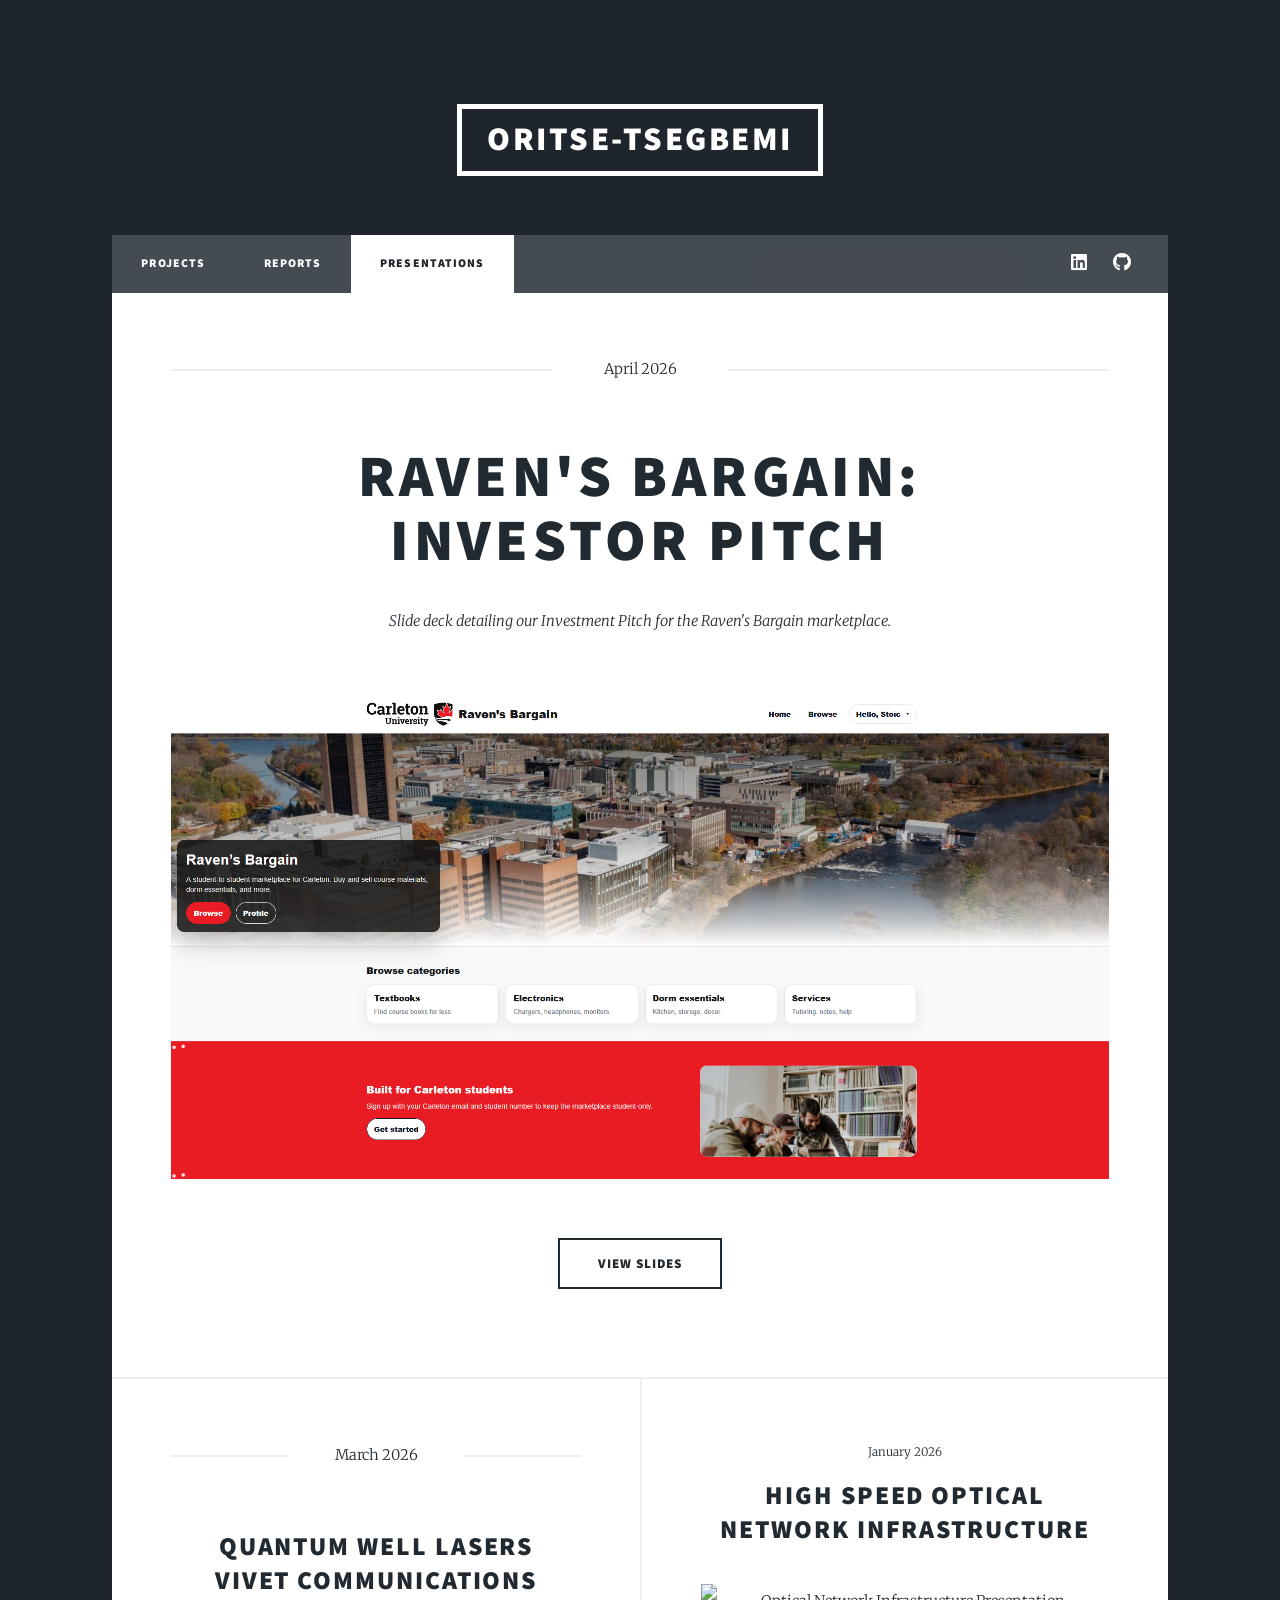
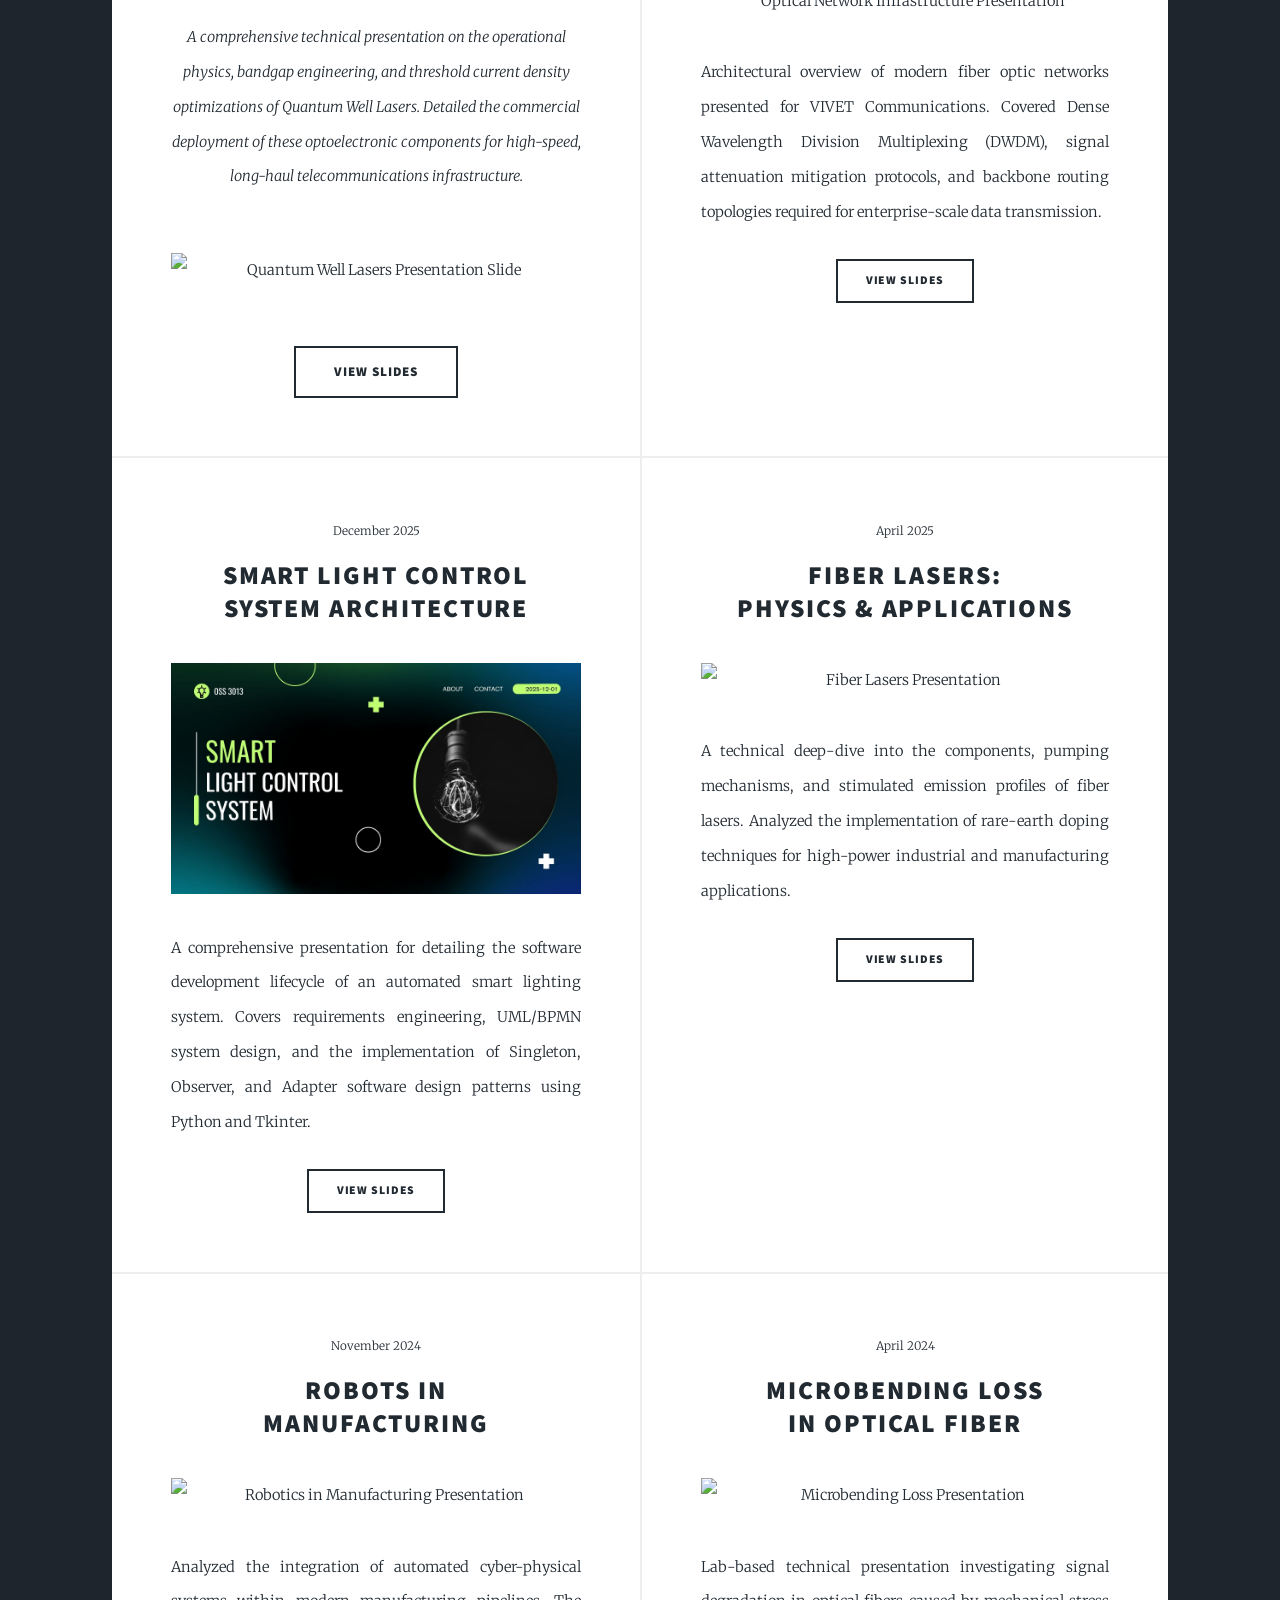
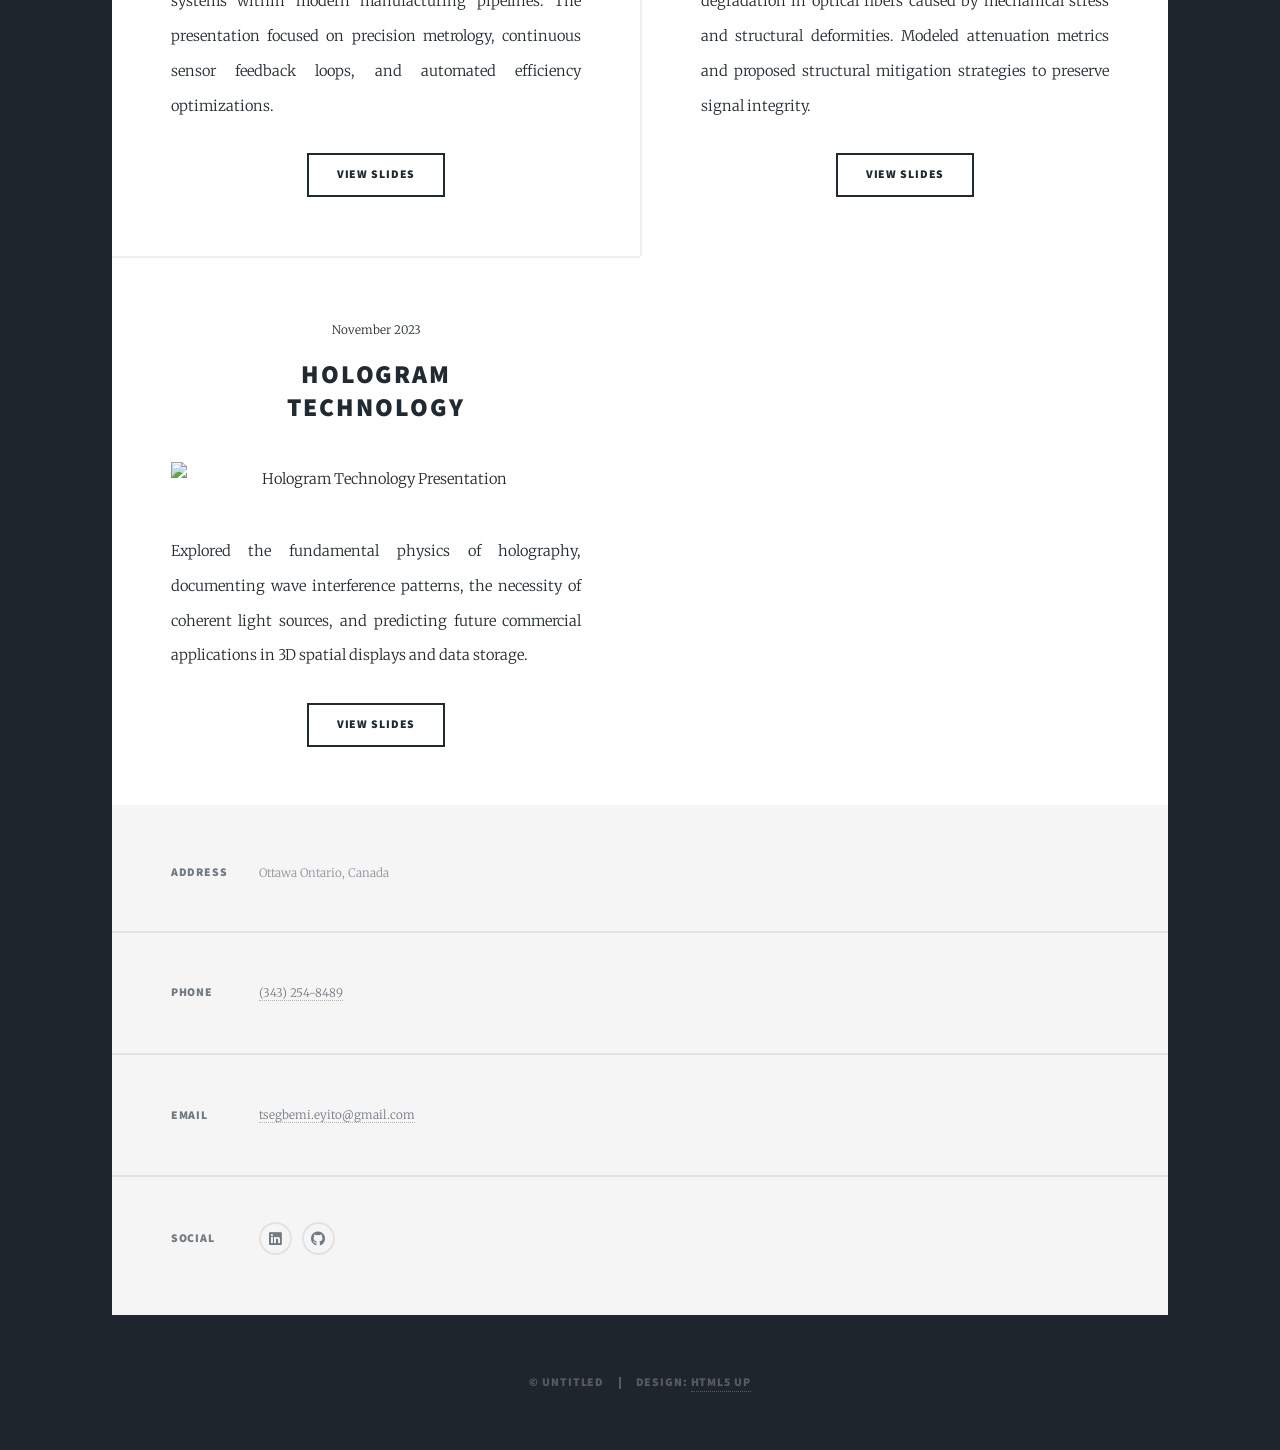
==== presentations.html @ dd8bf942 "Update article class for featured post" ====
<!DOCTYPE HTML>
<html>
	<head>
		<title>Presentations - Oritse-Tsegbemi's Portfolio</title>
		<meta charset="utf-8" />
		<meta name="viewport" content="width=device-width, initial-scale=1, user-scalable=no" />
		<link rel="stylesheet" href="assets/css/main.css" />
		<noscript><link rel="stylesheet" href="assets/css/noscript.css" /></noscript>
	</head>
	<body class="is-preload">

		<div id="wrapper" class="fade-in">

				<header id="header">
						<a href="index.html" class="logo">Oritse-Tsegbemi</a>
					</header>

				<nav id="nav">
						<ul class="links">
							<li><a href="index.html">Projects</a></li>
							<li><a href="reports.html">Reports</a></li>
                            <li class="active"><a href="presentations.html">Presentations</a></li>
						</ul>
						<ul class="icons">
								<li><a href="https://www.linkedin.com/in/oritse-tsegbemi-eyito-aa58032a1/" target="_blank" class="icon brands alt fa-linkedin"><span class="label">linkedin</span></a></li>
								<li><a href="https://github.com/EyitoCODE" target="_blank" class="icon brands alt fa-github"><span class="label">GitHub</span></a></li>
						</ul>
					</nav>

<div id="main">
  	<article class="post featured">
        <header class="major">
            <span class="date">April 2026</span>
            <h2><a href="https://canva.link/8phmn1ec9dqh4imE" target="_blank">Raven's Bargain:<br />
            Investor Pitch</a></h2>
            <p>Slide deck detailing our Investment Pitch for the Raven's Bargain marketplace.</p>
        </header>
        <a href="https://canva.link/8phmn1ec9dqh4im" target="_blank" class="image main"><img src="images/ravens_bargain_demo.png" alt="Presentation Title Slide" /></a>
        <ul class="actions special">
            <li><a href="https://canva.link/8phmn1ec9dqh4im" target="_blank" class="button large">View Slides</a></li>
        </ul>
    </article>
	

<section class="posts">


	<article>
        <header class="major">
            <span class="date">March 2026</span>
            <h2><a href="https://docs.google.com/presentation/d/e/2PACX-1vRTN_Q6RT75s8m3HvrfWxMU7QeIN0tTCU6pv9XElFvoYNppbBQcpmBE-AnvUVe1mASmtcAHqlhXgLId/pub?start=false&loop=false&delayms=3000" target="_blank">Quantum Well Lasers<br />
            Vivet Communications</a></h2>
            <p>A comprehensive technical presentation on the operational physics, bandgap engineering, and threshold current density optimizations of Quantum Well Lasers. Detailed the commercial deployment of these optoelectronic components for high-speed, long-haul telecommunications infrastructure.</p>
        </header>
        <a href="https://docs.google.com/presentation/d/e/2PACX-1vRTN_Q6RT75s8m3HvrfWxMU7QeIN0tTCU6pv9XElFvoYNppbBQcpmBE-AnvUVe1mASmtcAHqlhXgLId/pub?start=false&loop=false&delayms=3000" target="_blank" class="image main"><img src="images/quantum_lasers.jpg" alt="Quantum Well Lasers Presentation Slide" /></a>
        <ul class="actions special">
            <li><a href="https://docs.google.com/presentation/d/e/2PACX-1vRTN_Q6RT75s8m3HvrfWxMU7QeIN0tTCU6pv9XElFvoYNppbBQcpmBE-AnvUVe1mASmtcAHqlhXgLId/pub?start=false&loop=false&delayms=3000" target="_blank" class="button large">View Slides</a></li>
        </ul>
    </article>
        
        <article>
            <header>
                <span class="date">January 2026</span>
                <h2><a href="https://docs.google.com/presentation/d/e/2PACX-1vR8JSNy1nEycMcDOragDBGd7cUSFYQX_d5c_hDtRE1Y1x6ou0MG-NqPVTSWUyny94mLDw5dbCDpqMVU/pub?start=false&loop=false&delayms=3000" target="_blank">High Speed Optical<br />
                Network Infrastructure</a></h2>
            </header>
            <a href="https://docs.google.com/presentation/d/e/2PACX-1vR8JSNy1nEycMcDOragDBGd7cUSFYQX_d5c_hDtRE1Y1x6ou0MG-NqPVTSWUyny94mLDw5dbCDpqMVU/pub?start=false&loop=false&delayms=3000" target="_blank" class="image fit"><img src="images/optical_network.jpg" alt="Optical Network Infrastructure Presentation" /></a>
            <p>Architectural overview of modern fiber optic networks presented for VIVET Communications. Covered Dense Wavelength Division Multiplexing (DWDM), signal attenuation mitigation protocols, and backbone routing topologies required for enterprise-scale data transmission.</p>
            <ul class="actions special">
                <li><a href="https://docs.google.com/presentation/d/e/2PACX-1vR8JSNy1nEycMcDOragDBGd7cUSFYQX_d5c_hDtRE1Y1x6ou0MG-NqPVTSWUyny94mLDw5dbCDpqMVU/pub?start=false&loop=false&delayms=3000" target="_blank" class="button">View Slides</a></li>
            </ul>
        </article>
		
        <article>
            <header>
                <span class="date">December 2025</span>
                <h2><a href="https://canva.link/i8qlxi0m7hsx4os" target="_blank">Smart Light Control<br />
                System Architecture</a></h2>
            </header>
            <a href="https://canva.link/i8qlxi0m7hsx4os" target="_blank" class="image fit"><img src="images/Smart Light Control System.jpg" alt="Smart Light Control System Presentation" /></a>
            <p>A comprehensive presentation for detailing the software development lifecycle of an automated smart lighting system. Covers requirements engineering, UML/BPMN system design, and the implementation of Singleton, Observer, and Adapter software design patterns using Python and Tkinter.</p>
            <ul class="actions special">
                <li><a href="https://canva.link/i8qlxi0m7hsx4os" target="_blank" class="button">View Slides</a></li>
            </ul>
        </article>

	<article>
            <header>
                <span class="date">April 2025</span>
                <h2><a href="https://docs.google.com/presentation/d/e/2PACX-1vRbIiqvw08U41n06TVjfZQPVCU5PGaHcPRZLlasirXDW0vwWMgldZf7SbBDML2UWBO_wEhpJfjA-GqU/pub?start=false&loop=false&delayms=3000" target="_blank">Fiber Lasers:<br />
                Physics & Applications</a></h2>
            </header>
            <a href="https://docs.google.com/presentation/d/e/2PACX-1vRbIiqvw08U41n06TVjfZQPVCU5PGaHcPRZLlasirXDW0vwWMgldZf7SbBDML2UWBO_wEhpJfjA-GqU/pub?start=false&loop=false&delayms=3000" target="_blank" class="image fit"><img src="images/fiber_lasers.jpg" alt="Fiber Lasers Presentation" /></a>
            <p>A technical deep-dive into the components, pumping mechanisms, and stimulated emission profiles of fiber lasers. Analyzed the implementation of rare-earth doping techniques for high-power industrial and manufacturing applications.</p>
            <ul class="actions special">
                <li><a href="https://docs.google.com/presentation/d/e/2PACX-1vRbIiqvw08U41n06TVjfZQPVCU5PGaHcPRZLlasirXDW0vwWMgldZf7SbBDML2UWBO_wEhpJfjA-GqU/pub?start=false&loop=false&delayms=3000" target="_blank" class="button">View Slides</a></li>
            </ul>
        </article>
        
        <article>
            <header>
                <span class="date">November 2024</span>
                <h2><a href="https://docs.google.com/presentation/d/e/2PACX-1vRjDEKJKXjiMrkKTBL8tjjf7OiVREGHzFO6hc7rkHoL3m5qDRnh8x4ArK82Na2EBuZMY2CeewDgFXF1/pub?start=false&loop=false&delayms=3000" target="_blank">Robots in<br />
                Manufacturing</a></h2>
            </header>
            <a href="https://docs.google.com/presentation/d/e/2PACX-1vRjDEKJKXjiMrkKTBL8tjjf7OiVREGHzFO6hc7rkHoL3m5qDRnh8x4ArK82Na2EBuZMY2CeewDgFXF1/pub?start=false&loop=false&delayms=3000" target="_blank" class="image fit"><img src="images/manufacturing_robots.jpg" alt="Robotics in Manufacturing Presentation" /></a>
            <p>Analyzed the integration of automated cyber-physical systems within modern manufacturing pipelines. The presentation focused on precision metrology, continuous sensor feedback loops, and automated efficiency optimizations.</p>
            <ul class="actions special">
                <li><a href="https://docs.google.com/presentation/d/e/2PACX-1vRjDEKJKXjiMrkKTBL8tjjf7OiVREGHzFO6hc7rkHoL3m5qDRnh8x4ArK82Na2EBuZMY2CeewDgFXF1/pub?start=false&loop=false&delayms=3000" target="_blank" class="button">View Slides</a></li>
            </ul>
        </article>

        <article>
            <header>
                <span class="date">April 2024</span>
                <h2><a href="https://docs.google.com/presentation/d/e/2PACX-1vToW_qIYdOq2r3lONBaU54m5USBKOs_SzAD3pDybOCXbSDB636dnrX3VUeoCQXyzFcskwn_kXo5QHT_/pub?start=false&loop=false&delayms=3000" target="_blank">Microbending Loss<br />
                In Optical Fiber</a></h2>
            </header>
            <a href="https://docs.google.com/presentation/d/e/2PACX-1vToW_qIYdOq2r3lONBaU54m5USBKOs_SzAD3pDybOCXbSDB636dnrX3VUeoCQXyzFcskwn_kXo5QHT_/pub?start=false&loop=false&delayms=3000" target="_blank" class="image fit"><img src="images/microbending.jpg" alt="Microbending Loss Presentation" /></a>
            <p>Lab-based technical presentation investigating signal degradation in optical fibers caused by mechanical stress and structural deformities. Modeled attenuation metrics and proposed structural mitigation strategies to preserve signal integrity.</p>
            <ul class="actions special">
                <li><a href="https://docs.google.com/presentation/d/e/2PACX-1vToW_qIYdOq2r3lONBaU54m5USBKOs_SzAD3pDybOCXbSDB636dnrX3VUeoCQXyzFcskwn_kXo5QHT_/pub?start=false&loop=false&delayms=3000" target="_blank" class="button">View Slides</a></li>
            </ul>
        </article>

        <article>
            <header>
                <span class="date">November 2023</span>
                <h2><a href="https://docs.google.com/presentation/d/e/2PACX-1vTVMM9C0KsBsIhz5P2yqUkx8oxcFMXKJExOmLMIswNH5HXu7i8ecXE3OG24QUAciq5-RFHYhfW9ZnYI/pub?start=false&loop=false&delayms=3000" target="_blank">Hologram<br />
                Technology</a></h2>
            </header>
            <a href="https://docs.google.com/presentation/d/e/2PACX-1vTVMM9C0KsBsIhz5P2yqUkx8oxcFMXKJExOmLMIswNH5HXu7i8ecXE3OG24QUAciq5-RFHYhfW9ZnYI/pub?start=false&loop=false&delayms=3000" target="_blank" class="image fit"><img src="images/hologram_tech.jpg" alt="Hologram Technology Presentation" /></a>
            <p>Explored the fundamental physics of holography, documenting wave interference patterns, the necessity of coherent light sources, and predicting future commercial applications in 3D spatial displays and data storage.</p>
            <ul class="actions special">
                <li><a href="https://docs.google.com/presentation/d/e/2PACX-1vTVMM9C0KsBsIhz5P2yqUkx8oxcFMXKJExOmLMIswNH5HXu7i8ecXE3OG24QUAciq5-RFHYhfW9ZnYI/pub?start=false&loop=false&delayms=3000" target="_blank" class="button">View Slides</a></li>
            </ul>
        </article>

    </section>
</div>

				<footer id="footer">
						<section class="split contact">
							<section class="alt">
								<h3>Address</h3>
								<p>Ottawa Ontario, Canada<br /></p>
							</section>
							<section>
								<h3>Phone</h3>
								<p><a href="#">(343) 254-8489</a></p>
							</section>
							<section>
								<h3>Email</h3>
								<p><a href="#">tsegbemi.eyito@gmail.com</a></p>
							</section>
							<section>
								<h3>Social</h3>
								<ul class="icons alt">
									<li><a href="https://www.linkedin.com/in/oritse-tsegbemi-eyito-aa58032a1/" target="_blank" class="icon brands alt fa-linkedin"><span class="label">linkedin</span></a></li>
									<li><a href="https://github.com/EyitoCODE" target="_blank" class="icon brands alt fa-github"><span class="label">GitHub</span></a></li>
								</ul>
							</section>
						</section>
					</footer>

				<div id="copyright">
						<ul><li>&copy; Untitled</li><li>Design: <a href="https://html5up.net">HTML5 UP</a></li></ul>
					</div>

			</div>

		<script src="assets/js/jquery.min.js"></script>
			<script src="assets/js/jquery.scrollex.min.js"></script>
			<script src="assets/js/jquery.scrolly.min.js"></script>
			<script src="assets/js/browser.min.js"></script>
			<script src="assets/js/breakpoints.min.js"></script>
			<script src="assets/js/util.js"></script>
			<script src="assets/js/main.js"></script>

	</body>
</html>
---- assets/css/main.css ----
@import url(fontawesome-all.min.css);
@import url("https://fonts.googleapis.com/css?family=Merriweather:300,700,300italic,700italic|Source+Sans+Pro:900");

/*
	Massively by HTML5 UP
	html5up.net | @ajlkn
	Free for personal and commercial use under the CCA 3.0 license (html5up.net/license)
*/

html, body, div, span, applet, object,
iframe, h1, h2, h3, h4, h5, h6, p, blockquote,
pre, a, abbr, acronym, address, big, cite,
code, del, dfn, em, img, ins, kbd, q, s, samp,
small, strike, strong, sub, sup, tt, var, b,
u, i, center, dl, dt, dd, ol, ul, li, fieldset,
form, label, legend, table, caption, tbody,
tfoot, thead, tr, th, td, article, aside,
canvas, details, embed, figure, figcaption,
footer, header, hgroup, menu, nav, output, ruby,
section, summary, time, mark, audio, video {
	margin: 0;
	padding: 0;
	border: 0;
	font-size: 100%;
	font: inherit;
	vertical-align: baseline;}

article, aside, details, figcaption, figure,
footer, header, hgroup, menu, nav, section {
	display: block;}

body {
	line-height: 1;
}

ol, ul {
	list-style: none;
}

blockquote, q {
	quotes: none;
}

	blockquote:before, blockquote:after, q:before, q:after {
		content: '';
		content: none;
	}

table {
	border-collapse: collapse;
	border-spacing: 0;
}

body {
	-webkit-text-size-adjust: none;
}

mark {
	background-color: transparent;
	color: inherit;
}

input::-moz-focus-inner {
	border: 0;
	padding: 0;
}

input, select, textarea {
	-moz-appearance: none;
	-webkit-appearance: none;
	-ms-appearance: none;
	appearance: none;
}

/* Basic */

	@-ms-viewport {
		width: device-width;
	}

	body {
		-ms-overflow-style: scrollbar;
	}

	@media screen and (max-width: 480px) {

		html, body {
			min-width: 320px;
		}

	}

	html {
		box-sizing: border-box;
	}

	*, *:before, *:after {
		box-sizing: inherit;
	}

	body {
		background-color: #1e252d;
	}

		body.is-preload *, body.is-preload *:before, body.is-preload *:after {
			-moz-animation: none !important;
			-webkit-animation: none !important;
			-ms-animation: none !important;
			animation: none !important;
			-moz-transition: none !important;
			-webkit-transition: none !important;
			-ms-transition: none !important;
			transition: none !important;
		}

/* Type */

	html {
		font-size: 16pt;
	}

		@media screen and (max-width: 1680px) {

			html {
				font-size: 12pt;
			}

		}

		@media screen and (max-width: 1280px) {

			html {
				font-size: 11pt;
			}

		}

		@media screen and (max-width: 360px) {

			html {
				font-size: 10pt;
			}

		}

	body {
		color: #212931;
	}

	body, input, select, textarea {
		font-family: "Merriweather", Georgia, serif;
		font-weight: 300;
		font-size: 1rem;
		line-height: 2.375;
	}

	a {
		-moz-transition: color 0.2s ease-in-out, background-color 0.2s ease-in-out, border-color 0.2s ease-in-out, box-shadow 0.2s ease-in-out;
		-webkit-transition: color 0.2s ease-in-out, background-color 0.2s ease-in-out, border-color 0.2s ease-in-out, box-shadow 0.2s ease-in-out;
		-ms-transition: color 0.2s ease-in-out, background-color 0.2s ease-in-out, border-color 0.2s ease-in-out, box-shadow 0.2s ease-in-out;
		transition: color 0.2s ease-in-out, background-color 0.2s ease-in-out, border-color 0.2s ease-in-out, box-shadow 0.2s ease-in-out;
		border-bottom: dotted 1px;
		text-decoration: none;
	}

		a:hover {
			border-bottom-color: transparent;
		}

	strong, b {
		font-weight: 600;
	}

	em, i {
		font-style: italic;
	}

	p {
		text-align: justify;
		margin: 0 0 2rem 0;
	}

	h1, h2, h3, h4, h5, h6 {
		font-family: "Source Sans Pro", Helvetica, sans-serif;
		font-weight: 900;
		line-height: 1.5;
		letter-spacing: 0.075em;
		text-transform: uppercase;
		margin: 0 0 1rem 0;
	}

		h1 a, h2 a, h3 a, h4 a, h5 a, h6 a {
			border-bottom: 0;
			color: inherit;
			text-decoration: none;
		}

	h1 {
		font-size: 4rem;
		line-height: 1.1;
		margin: 0 0 2rem 0;
	}

	h2 {
		font-size: 1.75rem;
		line-height: 1.3;
		margin: 0 0 1.5rem 0;
	}

	h3 {
		font-size: 1.25rem;
		margin: 0 0 1.5rem 0;
	}

	h4 {
		font-size: 1rem;
	}

	h5 {
		font-size: 0.9rem;
	}

	h6 {
		font-size: 0.8rem;
	}

	sub {
		font-size: 0.8rem;
		position: relative;
		top: 0.5rem;
	}

	sup {
		font-size: 0.8rem;
		position: relative;
		top: -0.5rem;
	}

	blockquote {
		border-left: solid 4px;
		font-style: italic;
		margin: 0 0 2rem 0;
		padding: 0.5rem 0 0.5rem 2rem;
	}

	code {
		border: solid 2px;
		font-family: "Courier New", monospace;
		font-size: 0.9rem;
		margin: 0 0.25rem;
		padding: 0.25rem 0.65rem;
	}

	pre {
		-webkit-overflow-scrolling: touch;
		font-family: "Courier New", monospace;
		font-size: 0.9rem;
		margin: 0 0 2rem 0;
	}

		pre code {
			display: block;
			line-height: 1.75;
			padding: 1rem 1.5rem;
			overflow-x: auto;
		}

	hr {
		border: 0;
		border-bottom: solid 2px;
		margin: 3rem 0;
	}

		hr.major {
			margin: 5rem 0;
		}

	.align-left {
		text-align: left;
	}

	.align-center {
		text-align: center;
	}

	.align-right {
		text-align: right;
	}

	input, select, textarea {
		color: #212931;
	}

	a {
		color: #212931;
		border-bottom-color: rgba(33, 41, 49, 0.5);
	}

		a:hover {
			border-bottom-color: transparent;
			color: #18bfef !important;
		}

	strong, b {
		color: #212931;
	}

	h1, h2, h3, h4, h5, h6 {
		color: #212931;
	}

	blockquote {
		border-left-color: #eeeeee;
	}

	code {
		background: rgba(220, 220, 220, 0.25);
		border-color: #eeeeee;
	}

	hr {
		border-bottom-color: #eeeeee;
	}

/* Row */

	.row {
		display: flex;
		flex-wrap: wrap;
		box-sizing: border-box;
		align-items: stretch;
	}

		.row > * {
			box-sizing: border-box;
		}

		.row.gtr-uniform > * > :last-child {
			margin-bottom: 0;
		}

		.row.aln-left {
			justify-content: flex-start;
		}

		.row.aln-center {
			justify-content: center;
		}

		.row.aln-right {
			justify-content: flex-end;
		}

		.row.aln-top {
			align-items: flex-start;
		}

		.row.aln-middle {
			align-items: center;
		}

		.row.aln-bottom {
			align-items: flex-end;
		}

		.row > .imp {
			order: -1;
		}

		.row > .col-1 {
			width: 8.33333%;
		}

		.row > .off-1 {
			margin-left: 8.33333%;
		}

		.row > .col-2 {
			width: 16.66667%;
		}

		.row > .off-2 {
			margin-left: 16.66667%;
		}

		.row > .col-3 {
			width: 25%;
		}

		.row > .off-3 {
			margin-left: 25%;
		}

		.row > .col-4 {
			width: 33.33333%;
		}

		.row > .off-4 {
			margin-left: 33.33333%;
		}

		.row > .col-5 {
			width: 41.66667%;
		}

		.row > .off-5 {
			margin-left: 41.66667%;
		}

		.row > .col-6 {
			width: 50%;
		}

		.row > .off-6 {
			margin-left: 50%;
		}

		.row > .col-7 {
			width: 58.33333%;
		}

		.row > .off-7 {
			margin-left: 58.33333%;
		}

		.row > .col-8 {
			width: 66.66667%;
		}

		.row > .off-8 {
			margin-left: 66.66667%;
		}

		.row > .col-9 {
			width: 75%;
		}

		.row > .off-9 {
			margin-left: 75%;
		}

		.row > .col-10 {
			width: 83.33333%;
		}

		.row > .off-10 {
			margin-left: 83.33333%;
		}

		.row > .col-11 {
			width: 91.66667%;
		}

		.row > .off-11 {
			margin-left: 91.66667%;
		}

		.row > .col-12 {
			width: 100%;
		}

		.row > .off-12 {
			margin-left: 100%;
		}

		.row.gtr-0 {
			margin-top: 0;
			margin-left: 0rem;
		}

			.row.gtr-0 > * {
				padding: 0 0 0 0rem;
			}

			.row.gtr-0.gtr-uniform {
				margin-top: 0rem;
			}

				.row.gtr-0.gtr-uniform > * {
					padding-top: 0rem;
				}

		.row.gtr-25 {
			margin-top: 0;
			margin-left: -0.375rem;
		}

			.row.gtr-25 > * {
				padding: 0 0 0 0.375rem;
			}

			.row.gtr-25.gtr-uniform {
				margin-top: -0.375rem;
			}

				.row.gtr-25.gtr-uniform > * {
					padding-top: 0.375rem;
				}

		.row.gtr-50 {
			margin-top: 0;
			margin-left: -0.75rem;
		}

			.row.gtr-50 > * {
				padding: 0 0 0 0.75rem;
			}

			.row.gtr-50.gtr-uniform {
				margin-top: -0.75rem;
			}

				.row.gtr-50.gtr-uniform > * {
					padding-top: 0.75rem;
				}

		.row {
			margin-top: 0;
			margin-left: -1.5rem;
		}

			.row > * {
				padding: 0 0 0 1.5rem;
			}

			.row.gtr-uniform {
				margin-top: -1.5rem;
			}

				.row.gtr-uniform > * {
					padding-top: 1.5rem;
				}

		.row.gtr-150 {
			margin-top: 0;
			margin-left: -2.25rem;
		}

			.row.gtr-150 > * {
				padding: 0 0 0 2.25rem;
			}

			.row.gtr-150.gtr-uniform {
				margin-top: -2.25rem;
			}

				.row.gtr-150.gtr-uniform > * {
					padding-top: 2.25rem;
				}

		.row.gtr-200 {
			margin-top: 0;
			margin-left: -3rem;
		}

			.row.gtr-200 > * {
				padding: 0 0 0 3rem;
			}

			.row.gtr-200.gtr-uniform {
				margin-top: -3rem;
			}

				.row.gtr-200.gtr-uniform > * {
					padding-top: 3rem;
				}

		@media screen and (max-width: 1680px) {

			.row {
				display: flex;
				flex-wrap: wrap;
				box-sizing: border-box;
				align-items: stretch;
			}

				.row > * {
					box-sizing: border-box;
				}

				.row.gtr-uniform > * > :last-child {
					margin-bottom: 0;
				}

				.row.aln-left {
					justify-content: flex-start;
				}

				.row.aln-center {
					justify-content: center;
				}

				.row.aln-right {
					justify-content: flex-end;
				}

				.row.aln-top {
					align-items: flex-start;
				}

				.row.aln-middle {
					align-items: center;
				}

				.row.aln-bottom {
					align-items: flex-end;
				}

				.row > .imp-xlarge {
					order: -1;
				}

				.row > .col-1-xlarge {
					width: 8.33333%;
				}

				.row > .off-1-xlarge {
					margin-left: 8.33333%;
				}

				.row > .col-2-xlarge {
					width: 16.66667%;
				}

				.row > .off-2-xlarge {
					margin-left: 16.66667%;
				}

				.row > .col-3-xlarge {
					width: 25%;
				}

				.row > .off-3-xlarge {
					margin-left: 25%;
				}

				.row > .col-4-xlarge {
					width: 33.33333%;
				}

				.row > .off-4-xlarge {
					margin-left: 33.33333%;
				}

				.row > .col-5-xlarge {
					width: 41.66667%;
				}

				.row > .off-5-xlarge {
					margin-left: 41.66667%;
				}

				.row > .col-6-xlarge {
					width: 50%;
				}

				.row > .off-6-xlarge {
					margin-left: 50%;
				}

				.row > .col-7-xlarge {
					width: 58.33333%;
				}

				.row > .off-7-xlarge {
					margin-left: 58.33333%;
				}

				.row > .col-8-xlarge {
					width: 66.66667%;
				}

				.row > .off-8-xlarge {
					margin-left: 66.66667%;
				}

				.row > .col-9-xlarge {
					width: 75%;
				}

				.row > .off-9-xlarge {
					margin-left: 75%;
				}

				.row > .col-10-xlarge {
					width: 83.33333%;
				}

				.row > .off-10-xlarge {
					margin-left: 83.33333%;
				}

				.row > .col-11-xlarge {
					width: 91.66667%;
				}

				.row > .off-11-xlarge {
					margin-left: 91.66667%;
				}

				.row > .col-12-xlarge {
					width: 100%;
				}

				.row > .off-12-xlarge {
					margin-left: 100%;
				}

				.row.gtr-0 {
					margin-top: 0;
					margin-left: 0rem;
				}

					.row.gtr-0 > * {
						padding: 0 0 0 0rem;
					}

					.row.gtr-0.gtr-uniform {
						margin-top: 0rem;
					}

						.row.gtr-0.gtr-uniform > * {
							padding-top: 0rem;
						}

				.row.gtr-25 {
					margin-top: 0;
					margin-left: -0.375rem;
				}

					.row.gtr-25 > * {
						padding: 0 0 0 0.375rem;
					}

					.row.gtr-25.gtr-uniform {
						margin-top: -0.375rem;
					}

						.row.gtr-25.gtr-uniform > * {
							padding-top: 0.375rem;
						}

				.row.gtr-50 {
					margin-top: 0;
					margin-left: -0.75rem;
				}

					.row.gtr-50 > * {
						padding: 0 0 0 0.75rem;
					}

					.row.gtr-50.gtr-uniform {
						margin-top: -0.75rem;
					}

						.row.gtr-50.gtr-uniform > * {
							padding-top: 0.75rem;
						}

				.row {
					margin-top: 0;
					margin-left: -1.5rem;
				}

					.row > * {
						padding: 0 0 0 1.5rem;
					}

					.row.gtr-uniform {
						margin-top: -1.5rem;
					}

						.row.gtr-uniform > * {
							padding-top: 1.5rem;
						}

				.row.gtr-150 {
					margin-top: 0;
					margin-left: -2.25rem;
				}

					.row.gtr-150 > * {
						padding: 0 0 0 2.25rem;
					}

					.row.gtr-150.gtr-uniform {
						margin-top: -2.25rem;
					}

						.row.gtr-150.gtr-uniform > * {
							padding-top: 2.25rem;
						}

				.row.gtr-200 {
					margin-top: 0;
					margin-left: -3rem;
				}

					.row.gtr-200 > * {
						padding: 0 0 0 3rem;
					}

					.row.gtr-200.gtr-uniform {
						margin-top: -3rem;
					}

						.row.gtr-200.gtr-uniform > * {
							padding-top: 3rem;
						}

		}

		@media screen and (max-width: 1280px) {

			.row {
				display: flex;
				flex-wrap: wrap;
				box-sizing: border-box;
				align-items: stretch;
			}

				.row > * {
					box-sizing: border-box;
				}

				.row.gtr-uniform > * > :last-child {
					margin-bottom: 0;
				}

				.row.aln-left {
					justify-content: flex-start;
				}

				.row.aln-center {
					justify-content: center;
				}

				.row.aln-right {
					justify-content: flex-end;
				}

				.row.aln-top {
					align-items: flex-start;
				}

				.row.aln-middle {
					align-items: center;
				}

				.row.aln-bottom {
					align-items: flex-end;
				}

				.row > .imp-large {
					order: -1;
				}

				.row > .col-1-large {
					width: 8.33333%;
				}

				.row > .off-1-large {
					margin-left: 8.33333%;
				}

				.row > .col-2-large {
					width: 16.66667%;
				}

				.row > .off-2-large {
					margin-left: 16.66667%;
				}

				.row > .col-3-large {
					width: 25%;
				}

				.row > .off-3-large {
					margin-left: 25%;
				}

				.row > .col-4-large {
					width: 33.33333%;
				}

				.row > .off-4-large {
					margin-left: 33.33333%;
				}

				.row > .col-5-large {
					width: 41.66667%;
				}

				.row > .off-5-large {
					margin-left: 41.66667%;
				}

				.row > .col-6-large {
					width: 50%;
				}

				.row > .off-6-large {
					margin-left: 50%;
				}

				.row > .col-7-large {
					width: 58.33333%;
				}

				.row > .off-7-large {
					margin-left: 58.33333%;
				}

				.row > .col-8-large {
					width: 66.66667%;
				}

				.row > .off-8-large {
					margin-left: 66.66667%;
				}

				.row > .col-9-large {
					width: 75%;
				}

				.row > .off-9-large {
					margin-left: 75%;
				}

				.row > .col-10-large {
					width: 83.33333%;
				}

				.row > .off-10-large {
					margin-left: 83.33333%;
				}

				.row > .col-11-large {
					width: 91.66667%;
				}

				.row > .off-11-large {
					margin-left: 91.66667%;
				}

				.row > .col-12-large {
					width: 100%;
				}

				.row > .off-12-large {
					margin-left: 100%;
				}

				.row.gtr-0 {
					margin-top: 0;
					margin-left: 0rem;
				}

					.row.gtr-0 > * {
						padding: 0 0 0 0rem;
					}

					.row.gtr-0.gtr-uniform {
						margin-top: 0rem;
					}

						.row.gtr-0.gtr-uniform > * {
							padding-top: 0rem;
						}

				.row.gtr-25 {
					margin-top: 0;
					margin-left: -0.375rem;
				}

					.row.gtr-25 > * {
						padding: 0 0 0 0.375rem;
					}

					.row.gtr-25.gtr-uniform {
						margin-top: -0.375rem;
					}

						.row.gtr-25.gtr-uniform > * {
							padding-top: 0.375rem;
						}

				.row.gtr-50 {
					margin-top: 0;
					margin-left: -0.75rem;
				}

					.row.gtr-50 > * {
						padding: 0 0 0 0.75rem;
					}

					.row.gtr-50.gtr-uniform {
						margin-top: -0.75rem;
					}

						.row.gtr-50.gtr-uniform > * {
							padding-top: 0.75rem;
						}

				.row {
					margin-top: 0;
					margin-left: -1.5rem;
				}

					.row > * {
						padding: 0 0 0 1.5rem;
					}

					.row.gtr-uniform {
						margin-top: -1.5rem;
					}

						.row.gtr-uniform > * {
							padding-top: 1.5rem;
						}

				.row.gtr-150 {
					margin-top: 0;
					margin-left: -2.25rem;
				}

					.row.gtr-150 > * {
						padding: 0 0 0 2.25rem;
					}

					.row.gtr-150.gtr-uniform {
						margin-top: -2.25rem;
					}

						.row.gtr-150.gtr-uniform > * {
							padding-top: 2.25rem;
						}

				.row.gtr-200 {
					margin-top: 0;
					margin-left: -3rem;
				}

					.row.gtr-200 > * {
						padding: 0 0 0 3rem;
					}

					.row.gtr-200.gtr-uniform {
						margin-top: -3rem;
					}

						.row.gtr-200.gtr-uniform > * {
							padding-top: 3rem;
						}

		}

		@media screen and (max-width: 980px) {

			.row {
				display: flex;
				flex-wrap: wrap;
				box-sizing: border-box;
				align-items: stretch;
			}

				.row > * {
					box-sizing: border-box;
				}

				.row.gtr-uniform > * > :last-child {
					margin-bottom: 0;
				}

				.row.aln-left {
					justify-content: flex-start;
				}

				.row.aln-center {
					justify-content: center;
				}

				.row.aln-right {
					justify-content: flex-end;
				}

				.row.aln-top {
					align-items: flex-start;
				}

				.row.aln-middle {
					align-items: center;
				}

				.row.aln-bottom {
					align-items: flex-end;
				}

				.row > .imp-medium {
					order: -1;
				}

				.row > .col-1-medium {
					width: 8.33333%;
				}

				.row > .off-1-medium {
					margin-left: 8.33333%;
				}

				.row > .col-2-medium {
					width: 16.66667%;
				}

				.row > .off-2-medium {
					margin-left: 16.66667%;
				}

				.row > .col-3-medium {
					width: 25%;
				}

				.row > .off-3-medium {
					margin-left: 25%;
				}

				.row > .col-4-medium {
					width: 33.33333%;
				}

				.row > .off-4-medium {
					margin-left: 33.33333%;
				}

				.row > .col-5-medium {
					width: 41.66667%;
				}

				.row > .off-5-medium {
					margin-left: 41.66667%;
				}

				.row > .col-6-medium {
					width: 50%;
				}

				.row > .off-6-medium {
					margin-left: 50%;
				}

				.row > .col-7-medium {
					width: 58.33333%;
				}

				.row > .off-7-medium {
					margin-left: 58.33333%;
				}

				.row > .col-8-medium {
					width: 66.66667%;
				}

				.row > .off-8-medium {
					margin-left: 66.66667%;
				}

				.row > .col-9-medium {
					width: 75%;
				}

				.row > .off-9-medium {
					margin-left: 75%;
				}

				.row > .col-10-medium {
					width: 83.33333%;
				}

				.row > .off-10-medium {
					margin-left: 83.33333%;
				}

				.row > .col-11-medium {
					width: 91.66667%;
				}

				.row > .off-11-medium {
					margin-left: 91.66667%;
				}

				.row > .col-12-medium {
					width: 100%;
				}

				.row > .off-12-medium {
					margin-left: 100%;
				}

				.row.gtr-0 {
					margin-top: 0;
					margin-left: 0rem;
				}

					.row.gtr-0 > * {
						padding: 0 0 0 0rem;
					}

					.row.gtr-0.gtr-uniform {
						margin-top: 0rem;
					}

						.row.gtr-0.gtr-uniform > * {
							padding-top: 0rem;
						}

				.row.gtr-25 {
					margin-top: 0;
					margin-left: -0.375rem;
				}

					.row.gtr-25 > * {
						padding: 0 0 0 0.375rem;
					}

					.row.gtr-25.gtr-uniform {
						margin-top: -0.375rem;
					}

						.row.gtr-25.gtr-uniform > * {
							padding-top: 0.375rem;
						}

				.row.gtr-50 {
					margin-top: 0;
					margin-left: -0.75rem;
				}

					.row.gtr-50 > * {
						padding: 0 0 0 0.75rem;
					}

					.row.gtr-50.gtr-uniform {
						margin-top: -0.75rem;
					}

						.row.gtr-50.gtr-uniform > * {
							padding-top: 0.75rem;
						}

				.row {
					margin-top: 0;
					margin-left: -1.5rem;
				}

					.row > * {
						padding: 0 0 0 1.5rem;
					}

					.row.gtr-uniform {
						margin-top: -1.5rem;
					}

						.row.gtr-uniform > * {
							padding-top: 1.5rem;
						}

				.row.gtr-150 {
					margin-top: 0;
					margin-left: -2.25rem;
				}

					.row.gtr-150 > * {
						padding: 0 0 0 2.25rem;
					}

					.row.gtr-150.gtr-uniform {
						margin-top: -2.25rem;
					}

						.row.gtr-150.gtr-uniform > * {
							padding-top: 2.25rem;
						}

				.row.gtr-200 {
					margin-top: 0;
					margin-left: -3rem;
				}

					.row.gtr-200 > * {
						padding: 0 0 0 3rem;
					}

					.row.gtr-200.gtr-uniform {
						margin-top: -3rem;
					}

						.row.gtr-200.gtr-uniform > * {
							padding-top: 3rem;
						}

		}

		@media screen and (max-width: 736px) {

			.row {
				display: flex;
				flex-wrap: wrap;
				box-sizing: border-box;
				align-items: stretch;
			}

				.row > * {
					box-sizing: border-box;
				}

				.row.gtr-uniform > * > :last-child {
					margin-bottom: 0;
				}

				.row.aln-left {
					justify-content: flex-start;
				}

				.row.aln-center {
					justify-content: center;
				}

				.row.aln-right {
					justify-content: flex-end;
				}

				.row.aln-top {
					align-items: flex-start;
				}

				.row.aln-middle {
					align-items: center;
				}

				.row.aln-bottom {
					align-items: flex-end;
				}

				.row > .imp-small {
					order: -1;
				}

				.row > .col-1-small {
					width: 8.33333%;
				}

				.row > .off-1-small {
					margin-left: 8.33333%;
				}

				.row > .col-2-small {
					width: 16.66667%;
				}

				.row > .off-2-small {
					margin-left: 16.66667%;
				}

				.row > .col-3-small {
					width: 25%;
				}

				.row > .off-3-small {
					margin-left: 25%;
				}

				.row > .col-4-small {
					width: 33.33333%;
				}

				.row > .off-4-small {
					margin-left: 33.33333%;
				}

				.row > .col-5-small {
					width: 41.66667%;
				}

				.row > .off-5-small {
					margin-left: 41.66667%;
				}

				.row > .col-6-small {
					width: 50%;
				}

				.row > .off-6-small {
					margin-left: 50%;
				}

				.row > .col-7-small {
					width: 58.33333%;
				}

				.row > .off-7-small {
					margin-left: 58.33333%;
				}

				.row > .col-8-small {
					width: 66.66667%;
				}

				.row > .off-8-small {
					margin-left: 66.66667%;
				}

				.row > .col-9-small {
					width: 75%;
				}

				.row > .off-9-small {
					margin-left: 75%;
				}

				.row > .col-10-small {
					width: 83.33333%;
				}

				.row > .off-10-small {
					margin-left: 83.33333%;
				}

				.row > .col-11-small {
					width: 91.66667%;
				}

				.row > .off-11-small {
					margin-left: 91.66667%;
				}

				.row > .col-12-small {
					width: 100%;
				}

				.row > .off-12-small {
					margin-left: 100%;
				}

				.row.gtr-0 {
					margin-top: 0;
					margin-left: 0rem;
				}

					.row.gtr-0 > * {
						padding: 0 0 0 0rem;
					}

					.row.gtr-0.gtr-uniform {
						margin-top: 0rem;
					}

						.row.gtr-0.gtr-uniform > * {
							padding-top: 0rem;
						}

				.row.gtr-25 {
					margin-top: 0;
					margin-left: -0.375rem;
				}

					.row.gtr-25 > * {
						padding: 0 0 0 0.375rem;
					}

					.row.gtr-25.gtr-uniform {
						margin-top: -0.375rem;
					}

						.row.gtr-25.gtr-uniform > * {
							padding-top: 0.375rem;
						}

				.row.gtr-50 {
					margin-top: 0;
					margin-left: -0.75rem;
				}

					.row.gtr-50 > * {
						padding: 0 0 0 0.75rem;
					}

					.row.gtr-50.gtr-uniform {
						margin-top: -0.75rem;
					}

						.row.gtr-50.gtr-uniform > * {
							padding-top: 0.75rem;
						}

				.row {
					margin-top: 0;
					margin-left: -1.5rem;
				}

					.row > * {
						padding: 0 0 0 1.5rem;
					}

					.row.gtr-uniform {
						margin-top: -1.5rem;
					}

						.row.gtr-uniform > * {
							padding-top: 1.5rem;
						}

				.row.gtr-150 {
					margin-top: 0;
					margin-left: -2.25rem;
				}

					.row.gtr-150 > * {
						padding: 0 0 0 2.25rem;
					}

					.row.gtr-150.gtr-uniform {
						margin-top: -2.25rem;
					}

						.row.gtr-150.gtr-uniform > * {
							padding-top: 2.25rem;
						}

				.row.gtr-200 {
					margin-top: 0;
					margin-left: -3rem;
				}

					.row.gtr-200 > * {
						padding: 0 0 0 3rem;
					}

					.row.gtr-200.gtr-uniform {
						margin-top: -3rem;
					}

						.row.gtr-200.gtr-uniform > * {
							padding-top: 3rem;
						}

		}

		@media screen and (max-width: 480px) {

			.row {
				display: flex;
				flex-wrap: wrap;
				box-sizing: border-box;
				align-items: stretch;
			}

				.row > * {
					box-sizing: border-box;
				}

				.row.gtr-uniform > * > :last-child {
					margin-bottom: 0;
				}

				.row.aln-left {
					justify-content: flex-start;
				}

				.row.aln-center {
					justify-content: center;
				}

				.row.aln-right {
					justify-content: flex-end;
				}

				.row.aln-top {
					align-items: flex-start;
				}

				.row.aln-middle {
					align-items: center;
				}

				.row.aln-bottom {
					align-items: flex-end;
				}

				.row > .imp-xsmall {
					order: -1;
				}

				.row > .col-1-xsmall {
					width: 8.33333%;
				}

				.row > .off-1-xsmall {
					margin-left: 8.33333%;
				}

				.row > .col-2-xsmall {
					width: 16.66667%;
				}

				.row > .off-2-xsmall {
					margin-left: 16.66667%;
				}

				.row > .col-3-xsmall {
					width: 25%;
				}

				.row > .off-3-xsmall {
					margin-left: 25%;
				}

				.row > .col-4-xsmall {
					width: 33.33333%;
				}

				.row > .off-4-xsmall {
					margin-left: 33.33333%;
				}

				.row > .col-5-xsmall {
					width: 41.66667%;
				}

				.row > .off-5-xsmall {
					margin-left: 41.66667%;
				}

				.row > .col-6-xsmall {
					width: 50%;
				}

				.row > .off-6-xsmall {
					margin-left: 50%;
				}

				.row > .col-7-xsmall {
					width: 58.33333%;
				}

				.row > .off-7-xsmall {
					margin-left: 58.33333%;
				}

				.row > .col-8-xsmall {
					width: 66.66667%;
				}

				.row > .off-8-xsmall {
					margin-left: 66.66667%;
				}

				.row > .col-9-xsmall {
					width: 75%;
				}

				.row > .off-9-xsmall {
					margin-left: 75%;
				}

				.row > .col-10-xsmall {
					width: 83.33333%;
				}

				.row > .off-10-xsmall {
					margin-left: 83.33333%;
				}

				.row > .col-11-xsmall {
					width: 91.66667%;
				}

				.row > .off-11-xsmall {
					margin-left: 91.66667%;
				}

				.row > .col-12-xsmall {
					width: 100%;
				}

				.row > .off-12-xsmall {
					margin-left: 100%;
				}

				.row.gtr-0 {
					margin-top: 0;
					margin-left: 0rem;
				}

					.row.gtr-0 > * {
						padding: 0 0 0 0rem;
					}

					.row.gtr-0.gtr-uniform {
						margin-top: 0rem;
					}

						.row.gtr-0.gtr-uniform > * {
							padding-top: 0rem;
						}

				.row.gtr-25 {
					margin-top: 0;
					margin-left: -0.375rem;
				}

					.row.gtr-25 > * {
						padding: 0 0 0 0.375rem;
					}

					.row.gtr-25.gtr-uniform {
						margin-top: -0.375rem;
					}

						.row.gtr-25.gtr-uniform > * {
							padding-top: 0.375rem;
						}

				.row.gtr-50 {
					margin-top: 0;
					margin-left: -0.75rem;
				}

					.row.gtr-50 > * {
						padding: 0 0 0 0.75rem;
					}

					.row.gtr-50.gtr-uniform {
						margin-top: -0.75rem;
					}

						.row.gtr-50.gtr-uniform > * {
							padding-top: 0.75rem;
						}

				.row {
					margin-top: 0;
					margin-left: -1.5rem;
				}

					.row > * {
						padding: 0 0 0 1.5rem;
					}

					.row.gtr-uniform {
						margin-top: -1.5rem;
					}

						.row.gtr-uniform > * {
							padding-top: 1.5rem;
						}

				.row.gtr-150 {
					margin-top: 0;
					margin-left: -2.25rem;
				}

					.row.gtr-150 > * {
						padding: 0 0 0 2.25rem;
					}

					.row.gtr-150.gtr-uniform {
						margin-top: -2.25rem;
					}

						.row.gtr-150.gtr-uniform > * {
							padding-top: 2.25rem;
						}

				.row.gtr-200 {
					margin-top: 0;
					margin-left: -3rem;
				}

					.row.gtr-200 > * {
						padding: 0 0 0 3rem;
					}

					.row.gtr-200.gtr-uniform {
						margin-top: -3rem;
					}

						.row.gtr-200.gtr-uniform > * {
							padding-top: 3rem;
						}

		}

		@media screen and (max-width: 360px) {

			.row {
				display: flex;
				flex-wrap: wrap;
				box-sizing: border-box;
				align-items: stretch;
			}

				.row > * {
					box-sizing: border-box;
				}

				.row.gtr-uniform > * > :last-child {
					margin-bottom: 0;
				}

				.row.aln-left {
					justify-content: flex-start;
				}

				.row.aln-center {
					justify-content: center;
				}

				.row.aln-right {
					justify-content: flex-end;
				}

				.row.aln-top {
					align-items: flex-start;
				}

				.row.aln-middle {
					align-items: center;
				}

				.row.aln-bottom {
					align-items: flex-end;
				}

				.row > .imp-xxsmall {
					order: -1;
				}

				.row > .col-1-xxsmall {
					width: 8.33333%;
				}

				.row > .off-1-xxsmall {
					margin-left: 8.33333%;
				}

				.row > .col-2-xxsmall {
					width: 16.66667%;
				}

				.row > .off-2-xxsmall {
					margin-left: 16.66667%;
				}

				.row > .col-3-xxsmall {
					width: 25%;
				}

				.row > .off-3-xxsmall {
					margin-left: 25%;
				}

				.row > .col-4-xxsmall {
					width: 33.33333%;
				}

				.row > .off-4-xxsmall {
					margin-left: 33.33333%;
				}

				.row > .col-5-xxsmall {
					width: 41.66667%;
				}

				.row > .off-5-xxsmall {
					margin-left: 41.66667%;
				}

				.row > .col-6-xxsmall {
					width: 50%;
				}

				.row > .off-6-xxsmall {
					margin-left: 50%;
				}

				.row > .col-7-xxsmall {
					width: 58.33333%;
				}

				.row > .off-7-xxsmall {
					margin-left: 58.33333%;
				}

				.row > .col-8-xxsmall {
					width: 66.66667%;
				}

				.row > .off-8-xxsmall {
					margin-left: 66.66667%;
				}

				.row > .col-9-xxsmall {
					width: 75%;
				}

				.row > .off-9-xxsmall {
					margin-left: 75%;
				}

				.row > .col-10-xxsmall {
					width: 83.33333%;
				}

				.row > .off-10-xxsmall {
					margin-left: 83.33333%;
				}

				.row > .col-11-xxsmall {
					width: 91.66667%;
				}

				.row > .off-11-xxsmall {
					margin-left: 91.66667%;
				}

				.row > .col-12-xxsmall {
					width: 100%;
				}

				.row > .off-12-xxsmall {
					margin-left: 100%;
				}

				.row.gtr-0 {
					margin-top: 0;
					margin-left: 0rem;
				}

					.row.gtr-0 > * {
						padding: 0 0 0 0rem;
					}

					.row.gtr-0.gtr-uniform {
						margin-top: 0rem;
					}

						.row.gtr-0.gtr-uniform > * {
							padding-top: 0rem;
						}

				.row.gtr-25 {
					margin-top: 0;
					margin-left: -0.375rem;
				}

					.row.gtr-25 > * {
						padding: 0 0 0 0.375rem;
					}

					.row.gtr-25.gtr-uniform {
						margin-top: -0.375rem;
					}

						.row.gtr-25.gtr-uniform > * {
							padding-top: 0.375rem;
						}

				.row.gtr-50 {
					margin-top: 0;
					margin-left: -0.75rem;
				}

					.row.gtr-50 > * {
						padding: 0 0 0 0.75rem;
					}

					.row.gtr-50.gtr-uniform {
						margin-top: -0.75rem;
					}

						.row.gtr-50.gtr-uniform > * {
							padding-top: 0.75rem;
						}

				.row {
					margin-top: 0;
					margin-left: -1.5rem;
				}

					.row > * {
						padding: 0 0 0 1.5rem;
					}

					.row.gtr-uniform {
						margin-top: -1.5rem;
					}

						.row.gtr-uniform > * {
							padding-top: 1.5rem;
						}

				.row.gtr-150 {
					margin-top: 0;
					margin-left: -2.25rem;
				}

					.row.gtr-150 > * {
						padding: 0 0 0 2.25rem;
					}

					.row.gtr-150.gtr-uniform {
						margin-top: -2.25rem;
					}

						.row.gtr-150.gtr-uniform > * {
							padding-top: 2.25rem;
						}

				.row.gtr-200 {
					margin-top: 0;
					margin-left: -3rem;
				}

					.row.gtr-200 > * {
						padding: 0 0 0 3rem;
					}

					.row.gtr-200.gtr-uniform {
						margin-top: -3rem;
					}

						.row.gtr-200.gtr-uniform > * {
							padding-top: 3rem;
						}

		}

/* Box */

	.box {
		border: solid 2px;
		margin-bottom: 2rem;
		padding: 1.5rem;
	}

		.box > :last-child,
		.box > :last-child > :last-child,
		.box > :last-child > :last-child > :last-child {
			margin-bottom: 0;
		}

		.box.alt {
			border: 0;
			border-radius: 0;
			padding: 0;
		}

	.box {
		border-color: #eeeeee;
	}

/* Button */

	input[type="submit"],
	input[type="reset"],
	input[type="button"],
	button,
	.button {
		-moz-appearance: none;
		-webkit-appearance: none;
		-ms-appearance: none;
		appearance: none;
		-moz-transition: background-color 0.2s ease-in-out, box-shadow 0.2s ease-in-out, color 0.2s ease-in-out;
		-webkit-transition: background-color 0.2s ease-in-out, box-shadow 0.2s ease-in-out, color 0.2s ease-in-out;
		-ms-transition: background-color 0.2s ease-in-out, box-shadow 0.2s ease-in-out, color 0.2s ease-in-out;
		transition: background-color 0.2s ease-in-out, box-shadow 0.2s ease-in-out, color 0.2s ease-in-out;
		border: 0;
		border-radius: 0;
		cursor: pointer;
		display: inline-block;
		font-family: "Source Sans Pro", Helvetica, sans-serif;
		font-size: 0.8rem;
		font-weight: 900;
		letter-spacing: 0.075em;
		height: 3rem;
		line-height: 3rem;
		padding: 0 2rem;
		text-align: center;
		text-decoration: none;
		text-transform: uppercase;
		white-space: nowrap;
	}

		input[type="submit"].icon:before,
		input[type="reset"].icon:before,
		input[type="button"].icon:before,
		button.icon:before,
		.button.icon:before {
			margin-right: 0.5rem;
		}

		input[type="submit"].icon.solo,
		input[type="reset"].icon.solo,
		input[type="button"].icon.solo,
		button.icon.solo,
		.button.icon.solo {
			position: relative;
			width: 4rem;
			height: 4rem;
			line-height: 4rem;
			border-radius: 4rem;
			text-indent: 4rem;
			overflow: hidden;
			padding: 0;
			white-space: nowrap;
		}

			input[type="submit"].icon.solo:before,
			input[type="reset"].icon.solo:before,
			input[type="button"].icon.solo:before,
			button.icon.solo:before,
			.button.icon.solo:before {
				position: absolute;
				display: block;
				top: 0;
				left: 0;
				width: inherit;
				height: inherit;
				line-height: inherit;
				font-size: 1.25rem;
				margin-right: 0;
				text-align: center;
				text-indent: 0;
			}

		input[type="submit"].fit,
		input[type="reset"].fit,
		input[type="button"].fit,
		button.fit,
		.button.fit {
			width: 100%;
		}

		input[type="submit"].small,
		input[type="reset"].small,
		input[type="button"].small,
		button.small,
		.button.small {
			font-size: 0.7rem;
			height: 2.5rem;
			line-height: 2.5rem;
			padding: 0 1.5rem;
		}

		input[type="submit"].large,
		input[type="reset"].large,
		input[type="button"].large,
		button.large,
		.button.large {
			font-size: 0.9rem;
			height: 3.5rem;
			line-height: 3.5rem;
			padding: 0 2.75rem;
		}

		@media screen and (max-width: 980px) {

			input[type="submit"],
			input[type="reset"],
			input[type="button"],
			button,
			.button {
				font-size: 0.9rem;
				height: 3.25rem;
				line-height: 3.25rem;
			}

				input[type="submit"].large,
				input[type="reset"].large,
				input[type="button"].large,
				button.large,
				.button.large {
					font-size: 1rem;
					height: 3.75rem;
					line-height: 3.75rem;
				}

		}

		input[type="submit"].disabled, input[type="submit"]:disabled,
		input[type="reset"].disabled,
		input[type="reset"]:disabled,
		input[type="button"].disabled,
		input[type="button"]:disabled,
		button.disabled,
		button:disabled,
		.button.disabled,
		.button:disabled {
			pointer-events: none;
			opacity: 0.25;
		}

	input[type="submit"],
	input[type="reset"],
	input[type="button"],
	button,
	.button {
		background-color: transparent;
		box-shadow: inset 0 0 0 2px #212931;
		color: #212931 !important;
	}

		input[type="submit"]:hover,
		input[type="reset"]:hover,
		input[type="button"]:hover,
		button:hover,
		.button:hover {
			box-shadow: inset 0 0 0 2px #18bfef;
			color: #18bfef !important;
		}

		input[type="submit"].primary,
		input[type="reset"].primary,
		input[type="button"].primary,
		button.primary,
		.button.primary {
			background-color: #212931;
			box-shadow: none;
			color: #ffffff !important;
		}

			input[type="submit"].primary:hover,
			input[type="reset"].primary:hover,
			input[type="button"].primary:hover,
			button.primary:hover,
			.button.primary:hover {
				background-color: #18bfef;
			}

/* Form */

	form {
		margin: 0 0 2rem 0;
	}

		form > :last-child {
			margin-bottom: 0;
		}

		form > .fields {
			display: -moz-flex;
			display: -webkit-flex;
			display: -ms-flex;
			display: flex;
			-moz-flex-wrap: wrap;
			-webkit-flex-wrap: wrap;
			-ms-flex-wrap: wrap;
			flex-wrap: wrap;
			width: calc(100% + 3rem);
			margin: -1.5rem 0 2rem -1.5rem;
		}

			form > .fields > .field {
				-moz-flex-grow: 0;
				-webkit-flex-grow: 0;
				-ms-flex-grow: 0;
				flex-grow: 0;
				-moz-flex-shrink: 0;
				-webkit-flex-shrink: 0;
				-ms-flex-shrink: 0;
				flex-shrink: 0;
				padding: 1.5rem 0 0 1.5rem;
				width: calc(100% - 1.5rem);
			}

				form > .fields > .field.half {
					width: calc(50% - 0.75rem);
				}

				form > .fields > .field.third {
					width: calc(100%/3 - 0.5rem);
				}

				form > .fields > .field.quarter {
					width: calc(25% - 0.375rem);
				}

		@media screen and (max-width: 480px) {

			form > .fields {
				width: calc(100% + 3rem);
				margin: -1.5rem 0 2rem -1.5rem;
			}

				form > .fields > .field {
					padding: 1.5rem 0 0 1.5rem;
					width: calc(100% - 1.5rem);
				}

					form > .fields > .field.half {
						width: calc(100% - 1.5rem);
					}

					form > .fields > .field.third {
						width: calc(100% - 1.5rem);
					}

					form > .fields > .field.quarter {
						width: calc(100% - 1.5rem);
					}

		}

	label {
		display: block;
		font-family: "Source Sans Pro", Helvetica, sans-serif;
		font-weight: 900;
		line-height: 1.5;
		letter-spacing: 0.075em;
		font-size: 0.8rem;
		text-transform: uppercase;
		margin: 0 0 0.75rem 0;
	}

		@media screen and (max-width: 980px) {

			label {
				font-size: 0.9rem;
			}

		}

	input[type="text"],
	input[type="password"],
	input[type="email"],
	select,
	textarea {
		-moz-appearance: none;
		-webkit-appearance: none;
		-ms-appearance: none;
		appearance: none;
		background: transparent;
		border-radius: 0;
		border: solid 2px;
		color: inherit;
		display: block;
		outline: 0;
		padding: 0 1rem;
		text-decoration: none;
		width: 100%;
	}

		input[type="text"]:invalid,
		input[type="password"]:invalid,
		input[type="email"]:invalid,
		select:invalid,
		textarea:invalid {
			box-shadow: none;
		}

	select {
		background-size: 1.25rem;
		background-repeat: no-repeat;
		background-position: calc(100% - 1rem) center;
		height: 3rem;
		padding-right: 3rem;
		text-overflow: ellipsis;
	}

		select:focus::-ms-value {
			background-color: transparent;
		}

		select::-ms-expand {
			display: none;
		}

	input[type="text"],
	input[type="password"],
	input[type="email"],
	select {
		height: 3rem;
	}

	textarea {
		padding: 0.75rem 1rem;
	}

	input[type="checkbox"],
	input[type="radio"] {
		-moz-appearance: none;
		-webkit-appearance: none;
		-ms-appearance: none;
		appearance: none;
		display: block;
		float: left;
		margin-right: -2rem;
		opacity: 0;
		width: 1rem;
		z-index: -1;
	}

		input[type="checkbox"] + label,
		input[type="radio"] + label {
			text-decoration: none;
			cursor: pointer;
			display: inline-block;
			font-size: 1rem;
			letter-spacing: 0;
			font-family: "Merriweather", Georgia, serif;
			text-transform: none;
			font-weight: 300;
			padding-left: 2.8rem;
			padding-right: 1rem;
			position: relative;
		}

			input[type="checkbox"] + label:before,
			input[type="radio"] + label:before {
				-moz-osx-font-smoothing: grayscale;
				-webkit-font-smoothing: antialiased;
				display: inline-block;
				font-style: normal;
				font-variant: normal;
				text-rendering: auto;
				line-height: 1;
				text-transform: none !important;
				font-family: 'Font Awesome 5 Free';
				font-weight: 900;
			}

			input[type="checkbox"] + label:before,
			input[type="radio"] + label:before {
				border-radius: 0;
				border: solid 2px;
				content: '';
				display: inline-block;
				font-size: 0.8rem;
				height: 1.8rem;
				left: 0;
				line-height: 1.65rem;
				position: absolute;
				text-align: center;
				top: -0.125rem;
				width: 1.8rem;
			}

		input[type="checkbox"]:checked + label:before,
		input[type="radio"]:checked + label:before {
			content: '\f00c';
		}

	input[type="checkbox"] + label:before {
		border-radius: 0;
	}

	input[type="radio"] + label:before {
		border-radius: 100%;
	}

	::-webkit-input-placeholder {
		opacity: 1.0;
	}

	:-moz-placeholder {
		opacity: 1.0;
	}

	::-moz-placeholder {
		opacity: 1.0;
	}

	:-ms-input-placeholder {
		opacity: 1.0;
	}

	label {
		color: #212931;
	}

	input[type="text"],
	input[type="password"],
	input[type="email"],
	select,
	textarea {
		border-color: #eeeeee;
	}

		input[type="text"]:focus,
		input[type="password"]:focus,
		input[type="email"]:focus,
		select:focus,
		textarea:focus {
			border-color: #18bfef;
		}

	select {
		background-image: url("data:image/svg+xml;charset=utf8,%3Csvg xmlns='http://www.w3.org/2000/svg' width='40' height='40' preserveAspectRatio='none' viewBox='0 0 40 40'%3E%3Cpath d='M9.4,12.3l10.4,10.4l10.4-10.4c0.2-0.2,0.5-0.4,0.9-0.4c0.3,0,0.6,0.1,0.9,0.4l3.3,3.3c0.2,0.2,0.4,0.5,0.4,0.9 c0,0.4-0.1,0.6-0.4,0.9L20.7,31.9c-0.2,0.2-0.5,0.4-0.9,0.4c-0.3,0-0.6-0.1-0.9-0.4L4.3,17.3c-0.2-0.2-0.4-0.5-0.4-0.9 c0-0.4,0.1-0.6,0.4-0.9l3.3-3.3c0.2-0.2,0.5-0.4,0.9-0.4S9.1,12.1,9.4,12.3z' fill='%23eeeeee' /%3E%3C/svg%3E");
	}

		select option {
			background-color: #ffffff;
			color: #212931;
		}

	.select-wrapper:before {
		color: #eeeeee;
	}

	input[type="checkbox"] + label,
	input[type="radio"] + label {
		color: #212931;
	}

		input[type="checkbox"] + label:before,
		input[type="radio"] + label:before {
			border-color: #eeeeee;
		}

	input[type="checkbox"]:checked + label:before,
	input[type="radio"]:checked + label:before {
		background-color: #212931;
		border-color: #212931;
		color: #ffffff;
	}

	input[type="checkbox"]:focus + label:before,
	input[type="radio"]:focus + label:before {
		border-color: #18bfef;
	}

	::-webkit-input-placeholder {
		color: #909498 !important;
	}

	:-moz-placeholder {
		color: #909498 !important;
	}

	::-moz-placeholder {
		color: #909498 !important;
	}

	:-ms-input-placeholder {
		color: #909498 !important;
	}

	.formerize-placeholder {
		color: #909498 !important;
	}

/* Icon */

	.icon {
		text-decoration: none;
		border-bottom: none;
		position: relative;
	}

		.icon:before {
			-moz-osx-font-smoothing: grayscale;
			-webkit-font-smoothing: antialiased;
			display: inline-block;
			font-style: normal;
			font-variant: normal;
			text-rendering: auto;
			line-height: 1;
			text-transform: none !important;
			font-family: 'Font Awesome 5 Free';
			font-weight: 400;
		}

		.icon > .label {
			display: none;
		}

		.icon:before {
			line-height: inherit;
		}

		.icon.solid:before {
			font-weight: 900;
		}

		.icon.brands:before {
			font-family: 'Font Awesome 5 Brands';
		}

/* Image */

	.image {
		border: 0;
		display: inline-block;
		position: relative;
	}

		.image img {
			display: block;
		}

		.image.left, .image.right {
			max-width: 40%;
		}

			.image.left img, .image.right img {
				width: 100%;
			}

		.image.left {
			float: left;
			margin: 0 2rem 2rem 0;
			top: 0.75rem;
		}

		.image.right {
			float: right;
			margin: 0 0 2rem 2rem;
			top: 0.75rem;
		}

		.image.fit {
			display: block;
			margin: 2.5rem 0;
			width: 100%;
		}

			.image.fit:first-child {
				margin-top: 0;
			}

			.image.fit img {
				width: 100%;
			}

		.image.main {
			display: block;
			margin: 4rem 0;
			width: 100%;
		}

			.image.main:first-child {
				margin-top: 0;
			}

			.image.main img {
				width: 100%;
			}

		@media screen and (max-width: 736px) {

			.image.fit {
				margin: 2rem 0;
			}

			.image.main {
				margin: 2rem 0;
			}

		}

	a.image {
		overflow: hidden;
	}

		a.image img {
			-moz-transition: -moz-transform 0.2s ease-out;
			-webkit-transition: -webkit-transform 0.2s ease-out;
			-ms-transition: -ms-transform 0.2s ease-out;
			transition: transform 0.2s ease-out;
		}

		a.image:hover img {
			-moz-transform: scale(1.05);
			-webkit-transform: scale(1.05);
			-ms-transform: scale(1.05);
			transform: scale(1.05);
		}

/* Actions */

	ul.actions {
		display: -moz-flex;
		display: -webkit-flex;
		display: -ms-flex;
		display: flex;
		cursor: default;
		list-style: none;
		margin-left: -1rem;
		padding-left: 0;
	}

		ul.actions li {
			padding: 0 0 0 1rem;
			vertical-align: middle;
		}

		ul.actions.special {
			-moz-justify-content: center;
			-webkit-justify-content: center;
			-ms-justify-content: center;
			justify-content: center;
			width: 100%;
			margin-left: 0;
		}

			ul.actions.special li:first-child {
				padding-left: 0;
			}

		ul.actions.stacked {
			-moz-flex-direction: column;
			-webkit-flex-direction: column;
			-ms-flex-direction: column;
			flex-direction: column;
			margin-left: 0;
		}

			ul.actions.stacked li {
				padding: 1.3rem 0 0 0;
			}

				ul.actions.stacked li:first-child {
					padding-top: 0;
				}

		ul.actions.fit {
			width: calc(100% + 1rem);
		}

			ul.actions.fit li {
				-moz-flex-grow: 1;
				-webkit-flex-grow: 1;
				-ms-flex-grow: 1;
				flex-grow: 1;
				-moz-flex-shrink: 1;
				-webkit-flex-shrink: 1;
				-ms-flex-shrink: 1;
				flex-shrink: 1;
				width: 100%;
			}

				ul.actions.fit li > * {
					width: 100%;
				}

			ul.actions.fit.stacked {
				width: 100%;
			}

		@media screen and (max-width: 480px) {

			ul.actions:not(.fixed) {
				-moz-flex-direction: column;
				-webkit-flex-direction: column;
				-ms-flex-direction: column;
				flex-direction: column;
				margin-left: 0;
				width: 100% !important;
			}

				ul.actions:not(.fixed) li {
					-moz-flex-grow: 1;
					-webkit-flex-grow: 1;
					-ms-flex-grow: 1;
					flex-grow: 1;
					-moz-flex-shrink: 1;
					-webkit-flex-shrink: 1;
					-ms-flex-shrink: 1;
					flex-shrink: 1;
					padding: 1rem 0 0 0;
					text-align: center;
					width: 100%;
				}

					ul.actions:not(.fixed) li > * {
						width: 100%;
					}

					ul.actions:not(.fixed) li:first-child {
						padding-top: 0;
					}

					ul.actions:not(.fixed) li input[type="submit"],
					ul.actions:not(.fixed) li input[type="reset"],
					ul.actions:not(.fixed) li input[type="button"],
					ul.actions:not(.fixed) li button,
					ul.actions:not(.fixed) li .button {
						width: 100%;
					}

						ul.actions:not(.fixed) li input[type="submit"].icon:before,
						ul.actions:not(.fixed) li input[type="reset"].icon:before,
						ul.actions:not(.fixed) li input[type="button"].icon:before,
						ul.actions:not(.fixed) li button.icon:before,
						ul.actions:not(.fixed) li .button.icon:before {
							margin-left: -0.5rem;
						}

		}

/* Icons */

	ul.icons {
		cursor: default;
		list-style: none;
		padding-left: 0;
	}

		ul.icons li {
			display: inline-block;
			padding: 0 0.5rem 0 0;
			vertical-align: middle;
		}

			ul.icons li:last-child {
				padding-right: 0;
			}

			ul.icons li .icon:before {
				width: 2.25rem;
				height: 2.25rem;
				line-height: 2.25rem;
				display: inline-block;
				text-align: center;
				border-radius: 100%;
				font-size: 1.25rem;
			}

		ul.icons.alt li .icon:before {
			-moz-transition: color 0.2s ease-in-out, background-color 0.2s ease-in-out, border-color 0.2s ease-in-out, box-shadow 0.2s ease-in-out;
			-webkit-transition: color 0.2s ease-in-out, background-color 0.2s ease-in-out, border-color 0.2s ease-in-out, box-shadow 0.2s ease-in-out;
			-ms-transition: color 0.2s ease-in-out, background-color 0.2s ease-in-out, border-color 0.2s ease-in-out, box-shadow 0.2s ease-in-out;
			transition: color 0.2s ease-in-out, background-color 0.2s ease-in-out, border-color 0.2s ease-in-out, box-shadow 0.2s ease-in-out;
			font-size: 1rem;
		}

/* List */

	ol {
		list-style: decimal;
		margin: 0 0 2rem 0;
		padding-left: 1.25rem;
	}

		ol li {
			padding-left: 0.25rem;
		}

	ul {
		list-style: disc;
		margin: 0 0 2rem 0;
		padding-left: 1rem;
	}

		ul li {
			padding-left: 0.5rem;
		}

		ul.divided {
			list-style: none;
			padding-left: 0;
		}

			ul.divided li {
				border-top: solid 1px;
				padding: 0.5rem 0;
			}

				ul.divided li:first-child {
					border-top: 0;
					padding-top: 0;
				}

	dl {
		margin: 0 0 2rem 0;
	}

		dl dt {
			display: block;
			font-weight: 600;
			margin: 0 0 1rem 0;
		}

		dl dd {
			margin-left: 2rem;
		}

	ul.divided li {
		border-top-color: #eeeeee;
	}

	ul.icons li a.icon:hover:before {
		color: #18bfef;
	}

	ul.icons.alt li .icon:before {
		box-shadow: inset 0 0 0 2px #eeeeee;
	}

	ul.icons.alt li a.icon:hover:before {
		box-shadow: inset 0 0 0 2px #18bfef;
	}

/* Section/Article */

	section.special, article.special {
		text-align: center;
	}

	header {
		cursor: default;
	}

		header > .date {
			display: block;
			font-size: 0.8rem;
			height: 1;
			margin: 0 0 1rem 0;
			position: relative;
		}

		header > p {
			font-style: italic;
		}

		header > h1 + p {
			font-size: 1.1rem;
			margin-top: -0.5rem;
			line-height: 2;
		}

		header > h2 + p {
			font-size: 1rem;
			margin-top: -0.75rem;
		}

		header > h3 + p {
			font-size: 0.9rem;
			margin-top: -0.75rem;
		}

		header > h4 + p {
			font-size: 0.8rem;
			margin-top: -0.75rem;
		}

		header.major {
			margin: 0 0 4rem 0;
			text-align: center;
		}

			header.major > :last-child {
				margin-bottom: 0;
			}

			header.major > p {
				margin-top: 0;
				text-align: center;
			}

			header.major > .date {
				font-size: 1rem;
				margin: 0 0 4rem 0;
			}

				header.major > .date:before, header.major > .date:after {
					content: '';
					display: block;
					position: absolute;
					top: 50%;
					width: calc(50% - 6rem);
					border-top: solid 2px;
				}

				header.major > .date:before {
					left: 0;
				}

				header.major > .date:after {
					right: 0;
				}

		@media screen and (max-width: 980px) {

			header br {
				display: none;
			}

		}

		@media screen and (max-width: 736px) {

			header.major {
				margin: 0 0 2rem 0;
			}

		}

	header.major .date:before, header.major .date:after {
		border-top-color: #eeeeee;
	}

/* Table */

	.table-wrapper {
		-webkit-overflow-scrolling: touch;
		overflow-x: auto;
	}

	table {
		margin: 0 0 2rem 0;
		width: 100%;
	}

		table tbody tr {
			border: solid 1px;
			border-left: 0;
			border-right: 0;
		}

		table td {
			padding: 0.75rem 0.75rem;
		}

		table th {
			font-family: "Source Sans Pro", Helvetica, sans-serif;
			font-size: 0.8rem;
			font-weight: 900;
			letter-spacing: 0.075em;
			line-height: 1.5;
			padding: 0 0.75rem 0.75rem 0.75rem;
			text-align: left;
			text-transform: uppercase;
		}

			@media screen and (max-width: 980px) {

				table th {
					font-size: 0.9rem;
				}

			}

		table thead {
			border-bottom: solid 2px;
		}

		table tfoot {
			border-top: solid 2px;
		}

		table.alt {
			border-collapse: separate;
		}

			table.alt tbody tr td {
				border: solid 1px;
				border-left-width: 0;
				border-top-width: 0;
			}

				table.alt tbody tr td:first-child {
					border-left-width: 1px;
				}

			table.alt tbody tr:first-child td {
				border-top-width: 1px;
			}

			table.alt thead {
				border-bottom: 0;
			}

			table.alt tfoot {
				border-top: 0;
			}

	table tbody tr {
		border-color: #eeeeee;
	}

		table tbody tr:nth-child(2n + 1) {
			background-color: rgba(220, 220, 220, 0.25);
		}

	table th {
		color: #212931;
	}

	table thead {
		border-bottom-color: #eeeeee;
	}

	table tfoot {
		border-top-color: #eeeeee;
	}

	table.alt tbody tr td {
		border-color: #eeeeee;
	}

/* Pagination */

	.pagination {
		display: -moz-inline-flex;
		display: -webkit-inline-flex;
		display: -ms-inline-flex;
		display: inline-flex;
		-moz-user-select: none;
		-webkit-user-select: none;
		-ms-user-select: none;
		user-select: none;
		cursor: default;
		list-style: none;
		margin: 0 0 2rem 2px;
		padding: 0;
	}

		.pagination a, .pagination span {
			-moz-transition: background-color 0.2s ease-in-out, border-color 0.2s ease-in-out, box-shadow 0.2s ease-in-out, color 0.2s ease-in-out;
			-webkit-transition: background-color 0.2s ease-in-out, border-color 0.2s ease-in-out, box-shadow 0.2s ease-in-out, color 0.2s ease-in-out;
			-ms-transition: background-color 0.2s ease-in-out, border-color 0.2s ease-in-out, box-shadow 0.2s ease-in-out, color 0.2s ease-in-out;
			transition: background-color 0.2s ease-in-out, border-color 0.2s ease-in-out, box-shadow 0.2s ease-in-out, color 0.2s ease-in-out;
			border: solid 2px;
			display: inline-block;
			font-family: "Source Sans Pro", Helvetica, sans-serif;
			font-size: 0.8rem;
			font-weight: 900;
			height: 3rem;
			letter-spacing: 0.075em;
			line-height: calc(3rem - 4px);
			margin-left: -2px;
			min-width: 3rem;
			position: relative;
			text-align: center;
			text-decoration: none;
			text-transform: uppercase;
		}

		.pagination .next, .pagination .previous {
			text-decoration: none;
			padding: 0 1.75rem;
		}

			.pagination .next:before, .pagination .previous:before {
				-moz-osx-font-smoothing: grayscale;
				-webkit-font-smoothing: antialiased;
				display: inline-block;
				font-style: normal;
				font-variant: normal;
				text-rendering: auto;
				line-height: 1;
				text-transform: none !important;
				font-family: 'Font Awesome 5 Free';
				font-weight: 900;
			}

			.pagination .next:before, .pagination .previous:before {
				display: inline-block;
				color: inherit !important;
				line-height: inherit;
			}

		.pagination .previous:before {
			content: '\f104';
			margin-right: 0.9375em;
		}

		.pagination .next:before {
			content: '\f105';
			float: right;
			margin-left: 0.9375em;
		}

		@media screen and (max-width: 980px) {

			.pagination a, .pagination span {
				font-size: 0.9rem;
			}

		}

		@media screen and (max-width: 480px) {

			.pagination .page, .pagination .extra {
				display: none;
			}

		}

	.pagination a, .pagination span {
		border-color: #eeeeee;
	}

	.pagination a {
		color: #212931 !important;
	}

		.pagination a:hover {
			color: #18bfef !important;
			border-color: #18bfef;
			z-index: 1;
		}

			.pagination a:hover + a,
			.pagination a:hover + span {
				border-left-color: #18bfef;
			}

		.pagination a.active {
			background-color: #eeeeee;
		}

	.pagination span {
		color: #eeeeee;
	}

/* Wrapper */

	#wrapper {
		-moz-transition: opacity 0.5s ease;
		-webkit-transition: opacity 0.5s ease;
		-ms-transition: opacity 0.5s ease;
		transition: opacity 0.5s ease;
		position: relative;
		z-index: 1;
		overflow: hidden;
	}

		#wrapper > .bg {
			position: absolute;
			top: 0;
			left: 0;
			width: 100%;
			height: 100%;
			background-color: #212931;
			background-image: url("../../images/overlay.png"), linear-gradient(0deg, rgba(0, 0, 0, 0.1), rgba(0, 0, 0, 0.1)), url("../../images/bg.jpg");
			background-size: auto,								auto,														100% auto;
			background-position: center,								center,														top center;
			background-repeat: repeat,								no-repeat,													no-repeat;
			background-attachment: scroll,								scroll,														scroll;
			z-index: -1;
		}

			#wrapper > .bg.fixed {
				position: fixed;
				width: 100vw;
				height: 100vh;
			}

		#wrapper.fade-in:before {
			pointer-events: none;
			-moz-transition: opacity 1s ease-in-out;
			-webkit-transition: opacity 1s ease-in-out;
			-ms-transition: opacity 1s ease-in-out;
			transition: opacity 1s ease-in-out;
			-moz-transition-delay: 0.75s;
			-webkit-transition-delay: 0.75s;
			-ms-transition-delay: 0.75s;
			transition-delay: 0.75s;
			background: #1e252d;
			content: '';
			display: block;
			height: 100%;
			left: 0;
			opacity: 0;
			position: fixed;
			top: 0;
			width: 100%;
		}

		body.is-preload #wrapper.fade-in:before {
			opacity: 1;
		}

		@media screen and (orientation: portrait) {

			#wrapper > .bg {
				background-size: auto,								auto,														auto 175%;
			}

		}

/* Intro */

	#intro {
		color: #ffffff;
		padding: 8rem 4rem 6rem 4rem ;
		-moz-align-items: center;
		-webkit-align-items: center;
		-ms-align-items: center;
		align-items: center;
		display: -moz-flex;
		display: -webkit-flex;
		display: -ms-flex;
		display: flex;
		-moz-flex-direction: column;
		-webkit-flex-direction: column;
		-ms-flex-direction: column;
		flex-direction: column;
		-moz-justify-content: -moz-flex-end;
		-webkit-justify-content: -webkit-flex-end;
		-ms-justify-content: -ms-flex-end;
		justify-content: flex-end;
		-moz-transition: opacity 1s ease, -moz-transform 1s ease;
		-webkit-transition: opacity 1s ease, -webkit-transform 1s ease;
		-ms-transition: opacity 1s ease, -ms-transform 1s ease;
		transition: opacity 1s ease, transform 1s ease;
		position: relative;
		cursor: default;
		text-align: center;
		z-index: 1;
		min-height: 100vh;
	}

		#intro input, #intro select, #intro textarea {
			color: #ffffff;
		}

		#intro a {
			color: #ffffff;
			border-bottom-color: rgba(255, 255, 255, 0.5);
		}

			#intro a:hover {
				border-bottom-color: transparent;
				color: #18bfef !important;
			}

		#intro strong, #intro b {
			color: #ffffff;
		}

		#intro h1, #intro h2, #intro h3, #intro h4, #intro h5, #intro h6 {
			color: #ffffff;
		}

		#intro blockquote {
			border-left-color: #ffffff;
		}

		#intro code {
			background: rgba(255, 255, 255, 0.075);
			border-color: #ffffff;
		}

		#intro hr {
			border-bottom-color: #ffffff;
		}

		#intro input[type="submit"],
		#intro input[type="reset"],
		#intro input[type="button"],
		#intro button,
		#intro .button {
			background-color: transparent;
			box-shadow: inset 0 0 0 2px #ffffff;
			color: #ffffff !important;
		}

			#intro input[type="submit"]:hover,
			#intro input[type="reset"]:hover,
			#intro input[type="button"]:hover,
			#intro button:hover,
			#intro .button:hover {
				box-shadow: inset 0 0 0 2px #18bfef;
				color: #18bfef !important;
			}

			#intro input[type="submit"].primary,
			#intro input[type="reset"].primary,
			#intro input[type="button"].primary,
			#intro button.primary,
			#intro .button.primary {
				background-color: #ffffff;
				box-shadow: none;
				color: #1e252d !important;
			}

				#intro input[type="submit"].primary:hover,
				#intro input[type="reset"].primary:hover,
				#intro input[type="button"].primary:hover,
				#intro button.primary:hover,
				#intro .button.primary:hover {
					background-color: #18bfef;
				}

		#intro h1 {
			font-size: 5rem;
			line-height: 1;
		}

		#intro p {
			font-size: 1.25rem;
			font-style: italic;
			margin-top: -0.25rem;
			text-align: center;
		}

		#intro + #header {
			margin-top: -20rem;
		}

			#intro + #header .logo {
				-moz-transform: translateY(2rem);
				-webkit-transform: translateY(2rem);
				-ms-transform: translateY(2rem);
				transform: translateY(2rem);
				opacity: 0;
				visibility: hidden;
			}

		#intro.hidden {
			pointer-events: none;
			-moz-transform: translateY(2rem);
			-webkit-transform: translateY(2rem);
			-ms-transform: translateY(2rem);
			transform: translateY(2rem);
			-moz-transition: opacity 0.5s ease, -moz-transform 0.5s ease, visibility 0.5s;
			-webkit-transition: opacity 0.5s ease, -webkit-transform 0.5s ease, visibility 0.5s;
			-ms-transition: opacity 0.5s ease, -ms-transform 0.5s ease, visibility 0.5s;
			transition: opacity 0.5s ease, transform 0.5s ease, visibility 0.5s;
			opacity: 0;
			visibility: hidden;
		}

			#intro.hidden + #header .logo {
				-moz-transform: translateY(0);
				-webkit-transform: translateY(0);
				-ms-transform: translateY(0);
				transform: translateY(0);
				opacity: 1;
				visibility: visible;
			}

		body.is-preload #intro {
			-moz-transform: translateY(2rem);
			-webkit-transform: translateY(2rem);
			-ms-transform: translateY(2rem);
			transform: translateY(2rem);
			opacity: 0;
		}

			body.is-preload #intro:not(.hidden) + #header + #nav {
				-moz-transform: translateY(4rem);
				-webkit-transform: translateY(4rem);
				-ms-transform: translateY(4rem);
				transform: translateY(4rem);
				opacity: 0;
			}

		@media screen and (max-width: 980px) {

			#intro {
				padding: 4rem 4rem 2rem 4rem ;
				min-height: 90vh;
			}

				#intro p br {
					display: none;
				}

				#intro + #header {
					margin-top: -14rem;
				}

		}

		@media screen and (max-width: 736px) {

			#intro {
				padding: 3rem 2rem 1rem 2rem ;
				min-height: 80vh;
			}

				#intro h1 {
					font-size: 3.25rem;
					line-height: 1.1;
					margin-bottom: 1rem;
				}

				#intro p {
					font-size: 1rem;
					margin-top: 0rem;
				}

				#intro .actions {
					display: none;
				}

		}

/* Header */

	#header {
		color: #ffffff;
		-moz-align-items: center;
		-webkit-align-items: center;
		-ms-align-items: center;
		align-items: center;
		display: -moz-flex;
		display: -webkit-flex;
		display: -ms-flex;
		display: flex;
		-moz-flex-direction: column;
		-webkit-flex-direction: column;
		-ms-flex-direction: column;
		flex-direction: column;
		-moz-justify-content: -moz-flex-end;
		-webkit-justify-content: -webkit-flex-end;
		-ms-justify-content: -ms-flex-end;
		justify-content: flex-end;
		pointer-events: none;
		-moz-user-select: none;
		-webkit-user-select: none;
		-ms-user-select: none;
		user-select: none;
		height: 20rem;
		padding-bottom: 8rem;
		position: relative;
		text-align: center;
		z-index: 2;
	}

		#header input, #header select, #header textarea {
			color: #ffffff;
		}

		#header a {
			color: #ffffff;
			border-bottom-color: rgba(255, 255, 255, 0.5);
		}

			#header a:hover {
				border-bottom-color: transparent;
				color: #18bfef !important;
			}

		#header strong, #header b {
			color: #ffffff;
		}

		#header h1, #header h2, #header h3, #header h4, #header h5, #header h6 {
			color: #ffffff;
		}

		#header blockquote {
			border-left-color: #ffffff;
		}

		#header code {
			background: rgba(255, 255, 255, 0.075);
			border-color: #ffffff;
		}

		#header hr {
			border-bottom-color: #ffffff;
		}

		#header .logo {
			-moz-transition: border-color 0.2s ease-in-out, color 0.2s ease-in-out, opacity 0.5s ease, -moz-transform 0.5s ease, visibility 0.5s;
			-webkit-transition: border-color 0.2s ease-in-out, color 0.2s ease-in-out, opacity 0.5s ease, -webkit-transform 0.5s ease, visibility 0.5s;
			-ms-transition: border-color 0.2s ease-in-out, color 0.2s ease-in-out, opacity 0.5s ease, -ms-transform 0.5s ease, visibility 0.5s;
			transition: border-color 0.2s ease-in-out, color 0.2s ease-in-out, opacity 0.5s ease, transform 0.5s ease, visibility 0.5s;
			pointer-events: auto;
			border-style: solid;
			border-color: #ffffff;
			border-width: 5px !important;
			font-family: "Source Sans Pro", Helvetica, sans-serif;
			font-size: 2.25rem;
			font-weight: 900;
			letter-spacing: 0.075em;
			line-height: 1;
			padding: 1rem 1.75rem;
			text-transform: uppercase;
			visibility: visible;
		}

			#header .logo:hover {
				border-color: #18bfef !important;
				color: #18bfef !important;
			}

		@media screen and (max-width: 980px) {

			#header {
				height: 14rem;
				padding-bottom: 4rem;
			}

		}

		@media screen and (max-width: 736px) {

			#header {
				padding-bottom: 3rem;
			}

				#header .logo {
					font-size: 1.75rem;
					border-width: 3px !important;
				}

		}

/* Nav */

	#nav {
		color: #ffffff;
		display: -moz-flex;
		display: -webkit-flex;
		display: -ms-flex;
		display: flex;
		-moz-transition: -moz-transform 1s ease, opacity 1s ease;
		-webkit-transition: -webkit-transform 1s ease, opacity 1s ease;
		-ms-transition: -ms-transform 1s ease, opacity 1s ease;
		transition: transform 1s ease, opacity 1s ease;
		background: rgba(255, 255, 255, 0.175);
		height: 4rem;
		line-height: 4rem;
		margin: -4rem auto 0 auto;
		overflow: hidden;
		padding: 0 2rem 0 0;
		position: relative;
		width: calc(100% - 4rem);
		max-width: 72rem;
		z-index: 2;
	}

		#nav ul.divided li {
			border-top-color: #ffffff;
		}

		#nav ul.icons li a.icon:hover:before {
			color: #18bfef;
		}

		#nav ul.icons.alt li .icon:before {
			box-shadow: inset 0 0 0 2px #ffffff;
		}

		#nav ul.icons.alt li a.icon:hover:before {
			box-shadow: inset 0 0 0 2px #18bfef;
		}

		#nav input, #nav select, #nav textarea {
			color: #ffffff;
		}

		#nav a {
			color: #ffffff;
			border-bottom-color: rgba(255, 255, 255, 0.5);
		}

			#nav a:hover {
				border-bottom-color: transparent;
				color: #18bfef !important;
			}

		#nav strong, #nav b {
			color: #ffffff;
		}

		#nav h1, #nav h2, #nav h3, #nav h4, #nav h5, #nav h6 {
			color: #ffffff;
		}

		#nav blockquote {
			border-left-color: #ffffff;
		}

		#nav code {
			background: rgba(255, 255, 255, 0.075);
			border-color: #ffffff;
		}

		#nav hr {
			border-bottom-color: #ffffff;
		}

		#nav ul.links {
			display: -moz-flex;
			display: -webkit-flex;
			display: -ms-flex;
			display: flex;
			-moz-flex-grow: 1;
			-webkit-flex-grow: 1;
			-ms-flex-grow: 1;
			flex-grow: 1;
			-moz-flex-shrink: 1;
			-webkit-flex-shrink: 1;
			-ms-flex-shrink: 1;
			flex-shrink: 1;
			font-family: "Source Sans Pro", Helvetica, sans-serif;
			font-weight: 900;
			letter-spacing: 0.075em;
			list-style: none;
			margin-bottom: 0;
			padding-left: 0;
			text-transform: uppercase;
		}

			#nav ul.links li {
				display: block;
				padding-left: 0;
			}

				#nav ul.links li a {
					-moz-transition: background-color 0.2s ease-in-out, color 0.2s ease-in-out;
					-webkit-transition: background-color 0.2s ease-in-out, color 0.2s ease-in-out;
					-ms-transition: background-color 0.2s ease-in-out, color 0.2s ease-in-out;
					transition: background-color 0.2s ease-in-out, color 0.2s ease-in-out;
					display: block;
					font-size: 0.8rem;
					outline: none;
					padding: 0 2rem;
				}

					#nav ul.links li a:hover {
						color: inherit !important;
						background-color: rgba(255, 255, 255, 0.1);
					}

				#nav ul.links li.active {
					background-color: #ffffff;
				}

					#nav ul.links li.active a {
						color: #1e252d;
					}

						#nav ul.links li.active a:hover {
							color: #18bfef !important;
						}

		#nav ul.icons {
			-moz-flex-grow: 0;
			-webkit-flex-grow: 0;
			-ms-flex-grow: 0;
			flex-grow: 0;
			-moz-flex-shrink: 0;
			-webkit-flex-shrink: 0;
			-ms-flex-shrink: 0;
			flex-shrink: 0;
			margin-bottom: 0;
		}

		@media screen and (max-width: 980px) {

			#nav {
				display: none;
			}

		}

/* Main */

	#main {
		background-color: #ffffff;
		position: relative;
		margin: 0 auto;
		width: calc(100% - 4rem);
		max-width: 72rem;
		z-index: 2;
	}

		#main > * {
			padding: 4rem 4rem 2rem 4rem ;
			border-top: solid 2px #eeeeee;
			margin: 0;
		}

			#main > *:first-child {
				border-top: 0;
			}

		#main > footer {
			text-align: center;
		}

		#main > .post {
			padding: 8rem 8rem 6rem 8rem ;
		}

			#main > .post header.major > .date {
				margin-top: -2rem;
			}

			#main > .post header.major > h1, #main > .post header.major h2 {
				font-size: 4rem;
				line-height: 1.1;
				margin: 0 0 2rem 0;
			}

			#main > .post.featured {
				text-align: center;
			}

			@media screen and (max-width: 1280px) {

				#main > .post {
					padding: 6rem 4rem 4rem 4rem ;
				}

			}

			@media screen and (max-width: 736px) {

				#main > .post {
					padding: 4rem 2rem 2rem 2rem ;
				}

					#main > .post header.major > .date {
						margin-top: -1rem;
						margin-bottom: 2rem;
					}

					#main > .post header.major > h1, #main > .post header.major h2 {
						font-size: 2.5rem;
						line-height: 1.2;
						margin: 0 0 1.5rem 0;
					}

			}

		#main > .posts {
			display: -moz-flex;
			display: -webkit-flex;
			display: -ms-flex;
			display: flex;
			-moz-flex-wrap: wrap;
			-webkit-flex-wrap: wrap;
			-ms-flex-wrap: wrap;
			flex-wrap: wrap;
			-moz-align-items: -moz-stretch;
			-webkit-align-items: -webkit-stretch;
			-ms-align-items: -ms-stretch;
			align-items: stretch;
			text-align: center;
			width: 100%;
			padding: 0;
		}

			#main > .posts > * {
				-moz-flex-shrink: 1;
				-webkit-flex-shrink: 1;
				-ms-flex-shrink: 1;
				flex-shrink: 1;
				-moz-flex-grow: 0;
				-webkit-flex-grow: 0;
				-ms-flex-grow: 0;
				flex-grow: 0;
			}

			#main > .posts > * {
				width: 50%;
			}

			#main > .posts > * {
				padding: 4rem;
				width: 50%;
			}

			#main > .posts > article {
				border-color: #eeeeee;
				border-left-width: 2px;
				border-style: solid;
				border-top-width: 2px;
				text-align: center;
			}

				#main > .posts > article > :last-child {
					margin-bottom: 0;
				}

				#main > .posts > article:nth-child(2n - 1) {
					border-left-width: 0;
				}

				#main > .posts > article:nth-child(-n + 2) {
					border-top-width: 0;
				}

			@media screen and (max-width: 980px) {

				#main > .posts > * {
					width: 50%;
				}

				#main > .posts > * {
					padding: 2.5rem;
					width: 50%;
				}

			}

			@media screen and (max-width: 736px) {

				#main > .posts > * {
					width: 100%;
				}

				#main > .posts > * {
					padding: 2rem;
					width: 100%;
				}

				#main > .posts > article:nth-child(2n - 1) {
					border-left-width: 2px;
				}

				#main > .posts > article:nth-child(-n + 2) {
					border-top-width: 2px;
				}

				#main > .posts > article:nth-child(n) {
					border-left-width: 0;
				}

				#main > .posts > article:nth-child(-n + 1) {
					border-top-width: 0;
				}

				#main > .posts > article .image {
					max-width: 25rem;
					margin-left: auto;
					margin-right: auto;
				}

			}

		@media screen and (max-width: 736px) {

			#main > * {
				padding: 2rem 2rem 0.1rem 2rem ;
			}

		}

		@media screen and (max-width: 480px) {

			#main {
				width: 100%;
			}

		}

/* Footer */

	#footer {
		color: #717981;
		display: -moz-flex;
		display: -webkit-flex;
		display: -ms-flex;
		display: flex;
		background-color: #f5f5f5;
		color: #909498;
		cursor: default;
		position: relative;
		margin: 0 auto;
		width: calc(100% - 4rem);
		max-width: 72rem;
		z-index: 2;
	}

		#footer input, #footer select, #footer textarea {
			color: #717981;
		}

		#footer a {
			color: #717981;
			border-bottom-color: rgba(113, 121, 129, 0.5);
		}

			#footer a:hover {
				border-bottom-color: transparent;
				color: #18bfef !important;
			}

		#footer strong, #footer b {
			color: #717981;
		}

		#footer h1, #footer h2, #footer h3, #footer h4, #footer h5, #footer h6 {
			color: #717981;
		}

		#footer blockquote {
			border-left-color: #e2e2e2;
		}

		#footer code {
			background: rgba(220, 220, 220, 0.5);
			border-color: #e2e2e2;
		}

		#footer hr {
			border-bottom-color: #e2e2e2;
		}

		#footer .box {
			border-color: #e2e2e2;
		}

		#footer input[type="submit"],
		#footer input[type="reset"],
		#footer input[type="button"],
		#footer button,
		#footer .button {
			background-color: transparent;
			box-shadow: inset 0 0 0 2px #717981;
			color: #717981 !important;
		}

			#footer input[type="submit"]:hover,
			#footer input[type="reset"]:hover,
			#footer input[type="button"]:hover,
			#footer button:hover,
			#footer .button:hover {
				box-shadow: inset 0 0 0 2px #18bfef;
				color: #18bfef !important;
			}

			#footer input[type="submit"].primary,
			#footer input[type="reset"].primary,
			#footer input[type="button"].primary,
			#footer button.primary,
			#footer .button.primary {
				background-color: #717981;
				box-shadow: none;
				color: #f5f5f5 !important;
			}

				#footer input[type="submit"].primary:hover,
				#footer input[type="reset"].primary:hover,
				#footer input[type="button"].primary:hover,
				#footer button.primary:hover,
				#footer .button.primary:hover {
					background-color: #18bfef;
				}

		#footer label {
			color: #717981;
		}

		#footer input[type="text"],
		#footer input[type="password"],
		#footer input[type="email"],
		#footer select,
		#footer textarea {
			border-color: #e2e2e2;
		}

			#footer input[type="text"]:focus,
			#footer input[type="password"]:focus,
			#footer input[type="email"]:focus,
			#footer select:focus,
			#footer textarea:focus {
				border-color: #18bfef;
			}

		#footer select {
			background-image: url("data:image/svg+xml;charset=utf8,%3Csvg xmlns='http://www.w3.org/2000/svg' width='40' height='40' preserveAspectRatio='none' viewBox='0 0 40 40'%3E%3Cpath d='M9.4,12.3l10.4,10.4l10.4-10.4c0.2-0.2,0.5-0.4,0.9-0.4c0.3,0,0.6,0.1,0.9,0.4l3.3,3.3c0.2,0.2,0.4,0.5,0.4,0.9 c0,0.4-0.1,0.6-0.4,0.9L20.7,31.9c-0.2,0.2-0.5,0.4-0.9,0.4c-0.3,0-0.6-0.1-0.9-0.4L4.3,17.3c-0.2-0.2-0.4-0.5-0.4-0.9 c0-0.4,0.1-0.6,0.4-0.9l3.3-3.3c0.2-0.2,0.5-0.4,0.9-0.4S9.1,12.1,9.4,12.3z' fill='%23e2e2e2' /%3E%3C/svg%3E");
		}

			#footer select option {
				background-color: #f5f5f5;
				color: #717981;
			}

		#footer .select-wrapper:before {
			color: #e2e2e2;
		}

		#footer input[type="checkbox"] + label,
		#footer input[type="radio"] + label {
			color: #717981;
		}

			#footer input[type="checkbox"] + label:before,
			#footer input[type="radio"] + label:before {
				border-color: #e2e2e2;
			}

		#footer input[type="checkbox"]:checked + label:before,
		#footer input[type="radio"]:checked + label:before {
			background-color: #717981;
			border-color: #717981;
			color: #f5f5f5;
		}

		#footer input[type="checkbox"]:focus + label:before,
		#footer input[type="radio"]:focus + label:before {
			border-color: #18bfef;
		}

		#footer ::-webkit-input-placeholder {
			color: #b3b7bb !important;
		}

		#footer :-moz-placeholder {
			color: #b3b7bb !important;
		}

		#footer ::-moz-placeholder {
			color: #b3b7bb !important;
		}

		#footer :-ms-input-placeholder {
			color: #b3b7bb !important;
		}

		#footer .formerize-placeholder {
			color: #b3b7bb !important;
		}

		#footer ul.divided li {
			border-top-color: #e2e2e2;
		}

		#footer ul.icons li a.icon:hover:before {
			color: #18bfef;
		}

		#footer ul.icons.alt li .icon:before {
			box-shadow: inset 0 0 0 2px #e2e2e2;
		}

		#footer ul.icons.alt li a.icon:hover:before {
			box-shadow: inset 0 0 0 2px #18bfef;
		}

		#footer header.major .date:before, #footer header.major .date:after {
			border-top-color: #e2e2e2;
		}

		#footer table tbody tr {
			border-color: #e2e2e2;
		}

			#footer table tbody tr:nth-child(2n + 1) {
				background-color: rgba(220, 220, 220, 0.5);
			}

		#footer table th {
			color: #717981;
		}

		#footer table thead {
			border-bottom-color: #e2e2e2;
		}

		#footer table tfoot {
			border-top-color: #e2e2e2;
		}

		#footer table.alt tbody tr td {
			border-color: #e2e2e2;
		}

		#footer .pagination a, #footer .pagination span {
			border-color: #e2e2e2;
		}

		#footer .pagination a {
			color: #717981 !important;
		}

			#footer .pagination a:hover {
				color: #18bfef !important;
				border-color: #18bfef;
				z-index: 1;
			}

				#footer .pagination a:hover + a,
				#footer .pagination a:hover + span {
					border-left-color: #18bfef;
				}

			#footer .pagination a.active {
				background-color: #e2e2e2;
			}

		#footer .pagination span {
			color: #e2e2e2;
		}

		#footer > section {
			-moz-flex-basis: 50%;
			-webkit-flex-basis: 50%;
			-ms-flex-basis: 50%;
			flex-basis: 50%;
			-moz-flex-grow: 1;
			-webkit-flex-grow: 1;
			-ms-flex-grow: 1;
			flex-grow: 1;
			-moz-flex-shrink: 1;
			-webkit-flex-shrink: 1;
			-ms-flex-shrink: 1;
			flex-shrink: 1;
			padding: 4rem 4rem 2rem 4rem ;
			border-left: solid 2px #e2e2e2;
		}

			#footer > section:first-child {
				border-left: 0;
			}

			#footer > section.split {
				display: -moz-flex;
				display: -webkit-flex;
				display: -ms-flex;
				display: flex;
				-moz-flex-direction: column;
				-webkit-flex-direction: column;
				-ms-flex-direction: column;
				flex-direction: column;
				padding: 0;
			}

				#footer > section.split > section {
					padding: 3rem 4rem 1rem 4rem ;
					border-top: solid 2px #e2e2e2;
				}

					#footer > section.split > section:first-child {
						padding: 5rem 4rem 1rem 4rem ;
						border-top: 0;
					}

					#footer > section.split > section:last-child {
						padding: 3rem 4rem 3rem 4rem ;
					}

				#footer > section.split.contact > section {
					display: -moz-flex;
					display: -webkit-flex;
					display: -ms-flex;
					display: flex;
					-moz-align-items: center;
					-webkit-align-items: center;
					-ms-align-items: center;
					align-items: center;
					padding: 3.15rem 4rem;
				}

					#footer > section.split.contact > section > * {
						margin-bottom: 0;
					}

					#footer > section.split.contact > section > :first-child {
						-moz-flex-shrink: 0;
						-webkit-flex-shrink: 0;
						-ms-flex-shrink: 0;
						flex-shrink: 0;
						-moz-flex-grow: 0;
						-webkit-flex-grow: 0;
						-ms-flex-grow: 0;
						flex-grow: 0;
						width: 6rem;
					}

					#footer > section.split.contact > section > :last-child {
						-moz-flex-shrink: 1;
						-webkit-flex-shrink: 1;
						-ms-flex-shrink: 1;
						flex-shrink: 1;
						-moz-flex-grow: 1;
						-webkit-flex-grow: 1;
						-ms-flex-grow: 1;
						flex-grow: 1;
					}

					#footer > section.split.contact > section:first-child {
						padding: 4rem 4rem 3rem 4rem;
					}

					#footer > section.split.contact > section:last-child {
						padding: 3rem 4rem 4rem 4rem;
					}

					#footer > section.split.contact > section.alt {
						-moz-align-items: -moz-flex-start;
						-webkit-align-items: -webkit-flex-start;
						-ms-align-items: -ms-flex-start;
						align-items: flex-start;
					}

						#footer > section.split.contact > section.alt > :last-child {
							margin-top: -0.325rem;
						}

		#footer form label,
		#footer h3,
		#footer p {
			font-size: 0.8rem;
		}

		@media screen and (max-width: 980px) {

			#footer {
				display: block;
			}

				#footer > section {
					border-top: solid 2px #e2e2e2;
				}

					#footer > section:first-child {
						border-top: 0;
					}

					#footer > section.split > section {
						padding: 4rem 4rem 2rem 4rem ;
					}

						#footer > section.split > section:first-child {
							padding: 4rem 4rem 2rem 4rem ;
						}

						#footer > section.split > section:last-child {
							padding: 4rem 4rem 2rem 4rem ;
						}

					#footer > section.split.contact > section {
						padding: 4rem;
					}

						#footer > section.split.contact > section:first-child {
							padding: 4rem;
						}

						#footer > section.split.contact > section:last-child {
							padding: 4rem;
						}

				#footer form label,
				#footer h3,
				#footer p {
					font-size: 0.9rem;
				}

		}

		@media screen and (max-width: 736px) {

			#footer > section {
				padding: 2rem 2rem 0.1rem 2rem ;
			}

				#footer > section.split > section {
					padding: 2rem 2rem 0.1rem 2rem ;
				}

					#footer > section.split > section:first-child {
						padding: 2rem 2rem 0.1rem 2rem ;
					}

					#footer > section.split > section:last-child {
						padding: 2rem 2rem 0.1rem 2rem ;
					}

				#footer > section.split.contact > section {
					padding: 2rem;
				}

					#footer > section.split.contact > section:first-child {
						padding: 2rem;
					}

					#footer > section.split.contact > section:last-child {
						padding: 2rem;
					}

		}

		@media screen and (max-width: 480px) {

			#footer {
				width: 100%;
			}

		}

	#copyright {
		color: #ffffff;
		position: relative;
		color: rgba(255, 255, 255, 0.25);
		cursor: default;
		font-family: "Source Sans Pro", Helvetica, sans-serif;
		font-size: 0.8rem;
		font-weight: 900;
		letter-spacing: 0.075em;
		line-height: 1.5;
		text-align: center;
		text-transform: uppercase;
		margin: 4rem auto 8rem auto;
		width: calc(100% - 4rem);
		max-width: 72rem;
		z-index: 2;
	}

		#copyright input, #copyright select, #copyright textarea {
			color: #ffffff;
		}

		#copyright a {
			color: #ffffff;
			border-bottom-color: rgba(255, 255, 255, 0.5);
		}

			#copyright a:hover {
				border-bottom-color: transparent;
				color: #18bfef !important;
			}

		#copyright strong, #copyright b {
			color: #ffffff;
		}

		#copyright h1, #copyright h2, #copyright h3, #copyright h4, #copyright h5, #copyright h6 {
			color: #ffffff;
		}

		#copyright blockquote {
			border-left-color: #ffffff;
		}

		#copyright code {
			background: rgba(255, 255, 255, 0.075);
			border-color: #ffffff;
		}

		#copyright hr {
			border-bottom-color: #ffffff;
		}

		#copyright a {
			color: inherit;
			border-bottom-color: inherit;
		}

		#copyright ul {
			list-style: none;
			margin: 0;
			padding-left: 0;
		}

			#copyright ul li {
				border-left: solid 2px;
				display: inline-block;
				line-height: 1;
				margin-left: 1rem;
				padding-left: 1rem;
			}

				#copyright ul li:first-child {
					border-left: 0;
					margin-left: 0;
					padding-left: 0;
				}

		@media screen and (max-width: 1280px) {

			#copyright {
				margin: 4rem auto;
			}

		}

		@media screen and (max-width: 480px) {

			#copyright ul li {
				border-left: 0;
				margin: 1rem 0 0 0;
				padding-left: 0;
				display: block;
			}

				#copyright ul li:first-child {
					margin-top: 0;
				}

		}

/* Nav Panel */

	#navPanelToggle {
		text-decoration: none;
		-moz-transition: color 0.2s ease-in-out, background-color 0.2s ease-in-out, box-shadow 0.2s ease-in-out;
		-webkit-transition: color 0.2s ease-in-out, background-color 0.2s ease-in-out, box-shadow 0.2s ease-in-out;
		-ms-transition: color 0.2s ease-in-out, background-color 0.2s ease-in-out, box-shadow 0.2s ease-in-out;
		transition: color 0.2s ease-in-out, background-color 0.2s ease-in-out, box-shadow 0.2s ease-in-out;
		display: none;
		position: fixed;
		top: 0.75rem;
		right: 0.75rem;
		border: 0;
		color: #ffffff;
		font-family: "Source Sans Pro", Helvetica, sans-serif;
		font-size: 0.9rem;
		font-weight: 900;
		letter-spacing: 0.075em;
		padding: 0.375rem 1.25rem;
		text-transform: uppercase;
		z-index: 10001;
	}

		#navPanelToggle:before {
			-moz-osx-font-smoothing: grayscale;
			-webkit-font-smoothing: antialiased;
			display: inline-block;
			font-style: normal;
			font-variant: normal;
			text-rendering: auto;
			line-height: 1;
			text-transform: none !important;
			font-family: 'Font Awesome 5 Free';
			font-weight: 900;
		}

		#navPanelToggle:before {
			content: '\f0c9';
			margin-right: 0.5rem;
		}

		#navPanelToggle.alt {
			background-color: rgba(255, 255, 255, 0.875);
			box-shadow: 0 0.125rem 0.75rem 0 rgba(30, 37, 45, 0.25);
			color: #212931;
		}

			#navPanelToggle.alt:hover {
				background-color: #ffffff;
			}

		@media screen and (max-width: 980px) {

			#navPanelToggle {
				display: block;
			}

		}

		@media screen and (max-width: 736px) {

			#navPanelToggle {
				font-size: 0.8rem;
				padding: 0.25rem 1rem;
			}

		}

	#navPanel {
		-moz-transform: translateX(20rem);
		-webkit-transform: translateX(20rem);
		-ms-transform: translateX(20rem);
		transform: translateX(20rem);
		-moz-transition: -moz-transform 0.5s ease, box-shadow 0.5s ease, visibility 0.5s;
		-webkit-transition: -webkit-transform 0.5s ease, box-shadow 0.5s ease, visibility 0.5s;
		-ms-transition: -ms-transform 0.5s ease, box-shadow 0.5s ease, visibility 0.5s;
		transition: transform 0.5s ease, box-shadow 0.5s ease, visibility 0.5s;
		display: none;
		-webkit-overflow-scrolling: touch;
		background: #ffffff;
		box-shadow: none;
		color: #212931;
		height: 100%;
		max-width: 80%;
		overflow-y: auto;
		padding: 3rem 2rem;
		position: fixed;
		right: 0;
		top: 0;
		visibility: hidden;
		width: 20rem;
		z-index: 10002;
	}

		#navPanel .links {
			list-style: none;
			padding-left: 0;
		}

			#navPanel .links li {
				border-top: solid 2px #eeeeee;
			}

				#navPanel .links li a {
					border-bottom: 0;
					display: block;
					font-family: "Source Sans Pro", Helvetica, sans-serif;
					font-size: 0.9rem;
					font-size: 0.9rem;
					font-weight: 900;
					letter-spacing: 0.075em;
					padding: 0.75rem 0;
					text-transform: uppercase;
				}

				#navPanel .links li:first-child {
					border-top: 0;
				}

		#navPanel .close {
			text-decoration: none;
			-moz-transition: color 0.2s ease-in-out;
			-webkit-transition: color 0.2s ease-in-out;
			-ms-transition: color 0.2s ease-in-out;
			transition: color 0.2s ease-in-out;
			-webkit-tap-highlight-color: rgba(0, 0, 0, 0);
			border: 0;
			color: #909498;
			cursor: pointer;
			display: block;
			height: 3.25rem;
			line-height: 3.25rem;
			padding-right: 1.25rem;
			position: absolute;
			right: 0;
			text-align: right;
			top: 0;
			vertical-align: middle;
			width: 7rem;
		}

			#navPanel .close:before {
				-moz-osx-font-smoothing: grayscale;
				-webkit-font-smoothing: antialiased;
				display: inline-block;
				font-style: normal;
				font-variant: normal;
				text-rendering: auto;
				line-height: 1;
				text-transform: none !important;
				font-family: 'Font Awesome 5 Free';
				font-weight: 900;
			}

			#navPanel .close:before {
				content: '\f00d';
				font-size: 1.25rem;
			}

			#navPanel .close:hover {
				color: #212931;
			}

			@media screen and (max-width: 736px) {

				#navPanel .close {
					height: 4rem;
					line-height: 4rem;
				}

			}

		@media screen and (max-width: 980px) {

			#navPanel {
				display: block;
			}

		}

		@media screen and (max-width: 736px) {

			#navPanel {
				padding: 2.5rem 1.75rem;
			}

		}

	@media screen and (max-width: 980px) {

		body.is-navPanel-visible #wrapper {
			opacity: 0.5;
		}

		body.is-navPanel-visible #navPanel {
			-moz-transform: translateX(0);
			-webkit-transform: translateX(0);
			-ms-transform: translateX(0);
			transform: translateX(0);
			box-shadow: 0 0 1.5rem 0 rgba(0, 0, 0, 0.2);
			visibility: visible;
		}

		

	}

/* --- CUSTOM MOBILE RESPONSIVENESS & OVERFLOW FIXES --- */
@media screen and (max-width: 736px) {
    /* Prevent long titles and un-spaced URLs from breaking the viewport width */
    h1, h2, h3, h4, h5, h6, p, a {
        word-wrap: break-word;
        overflow-wrap: break-word;
        word-break: break-word;
    }
    
    /* Fix clipping issues on the Featured Post container */
    #main > .post.featured {
        padding: 3rem 1.5rem 1.5rem 1.5rem;
    }

    /* Constrain the secondary grid articles to prevent bleeding past the screen edges */
    #main > .posts > article {
        padding: 2rem 1.5rem;
        border-left-width: 0 !important;
        border-right-width: 0 !important;
    }

    /* Optimize the hamburger menu placement */
    #navPanelToggle {
        top: 0.5rem;
        right: 0.5rem;
    }
}
---- assets/css/noscript.css ----
@import url(font-awesome.min.css);

/*
	Massively by HTML5 UP
	html5up.net | @ajlkn
	Free for personal and commercial use under the CCA 3.0 license (html5up.net/license)
*/

/* Wrapper */

	#wrapper {
		background-color: #212931;
		background-image: url("../../images/overlay.png"), linear-gradient(0deg, rgba(0, 0, 0, 0.1), rgba(0, 0, 0, 0.1)), url("../../images/bg.jpg");
		background-size: auto,								auto,														100% auto;
		background-position: center,								center,														top center;
		background-repeat: repeat,								no-repeat,													no-repeat;
		background-attachment: fixed,								fixed,														fixed;
	}

		#wrapper.fade-in:before {
			display: none;
		}

/* Intro */

	body.is-preload #intro {
		opacity: 1;
	}

		body.is-preload #intro:not(.hidden) + #header + #nav {
			-moz-transform: none;
			-webkit-transform: none;
			-ms-transform: none;
			transform: none;
			opacity: 1;
		}
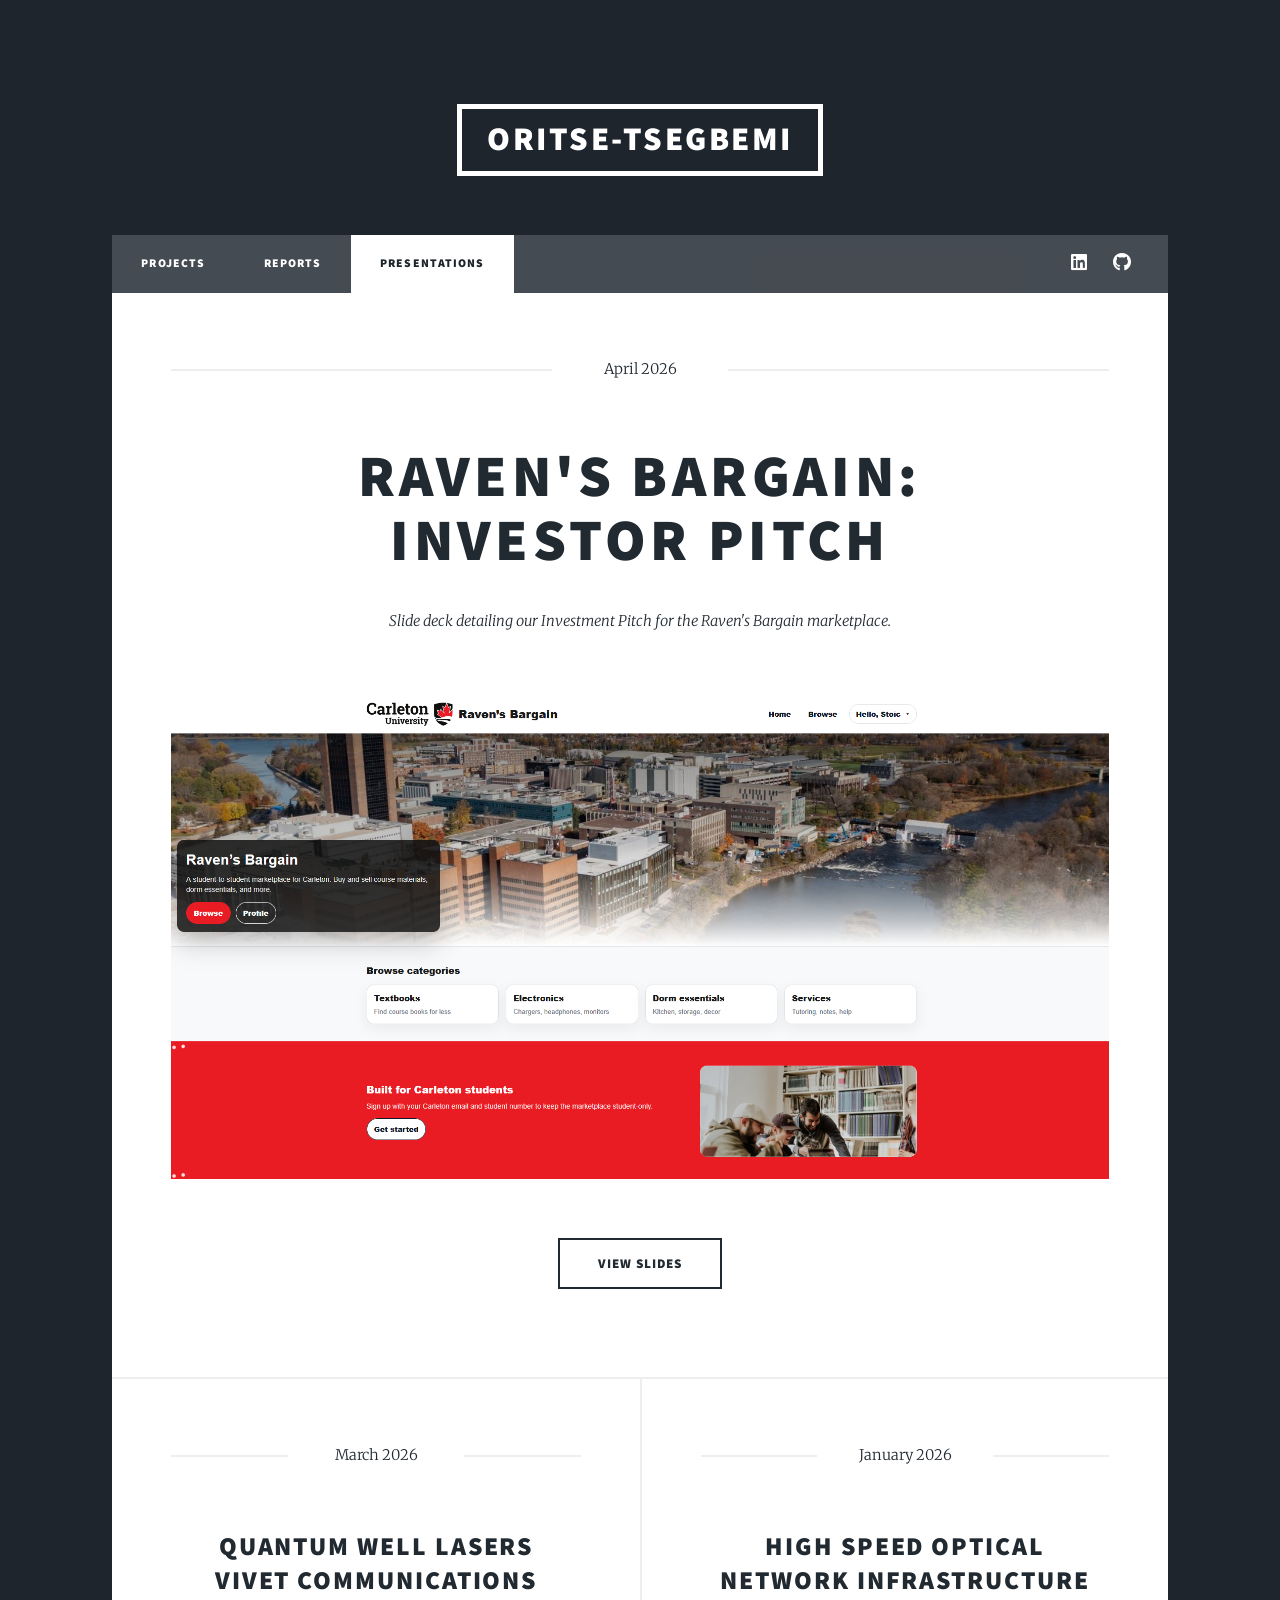
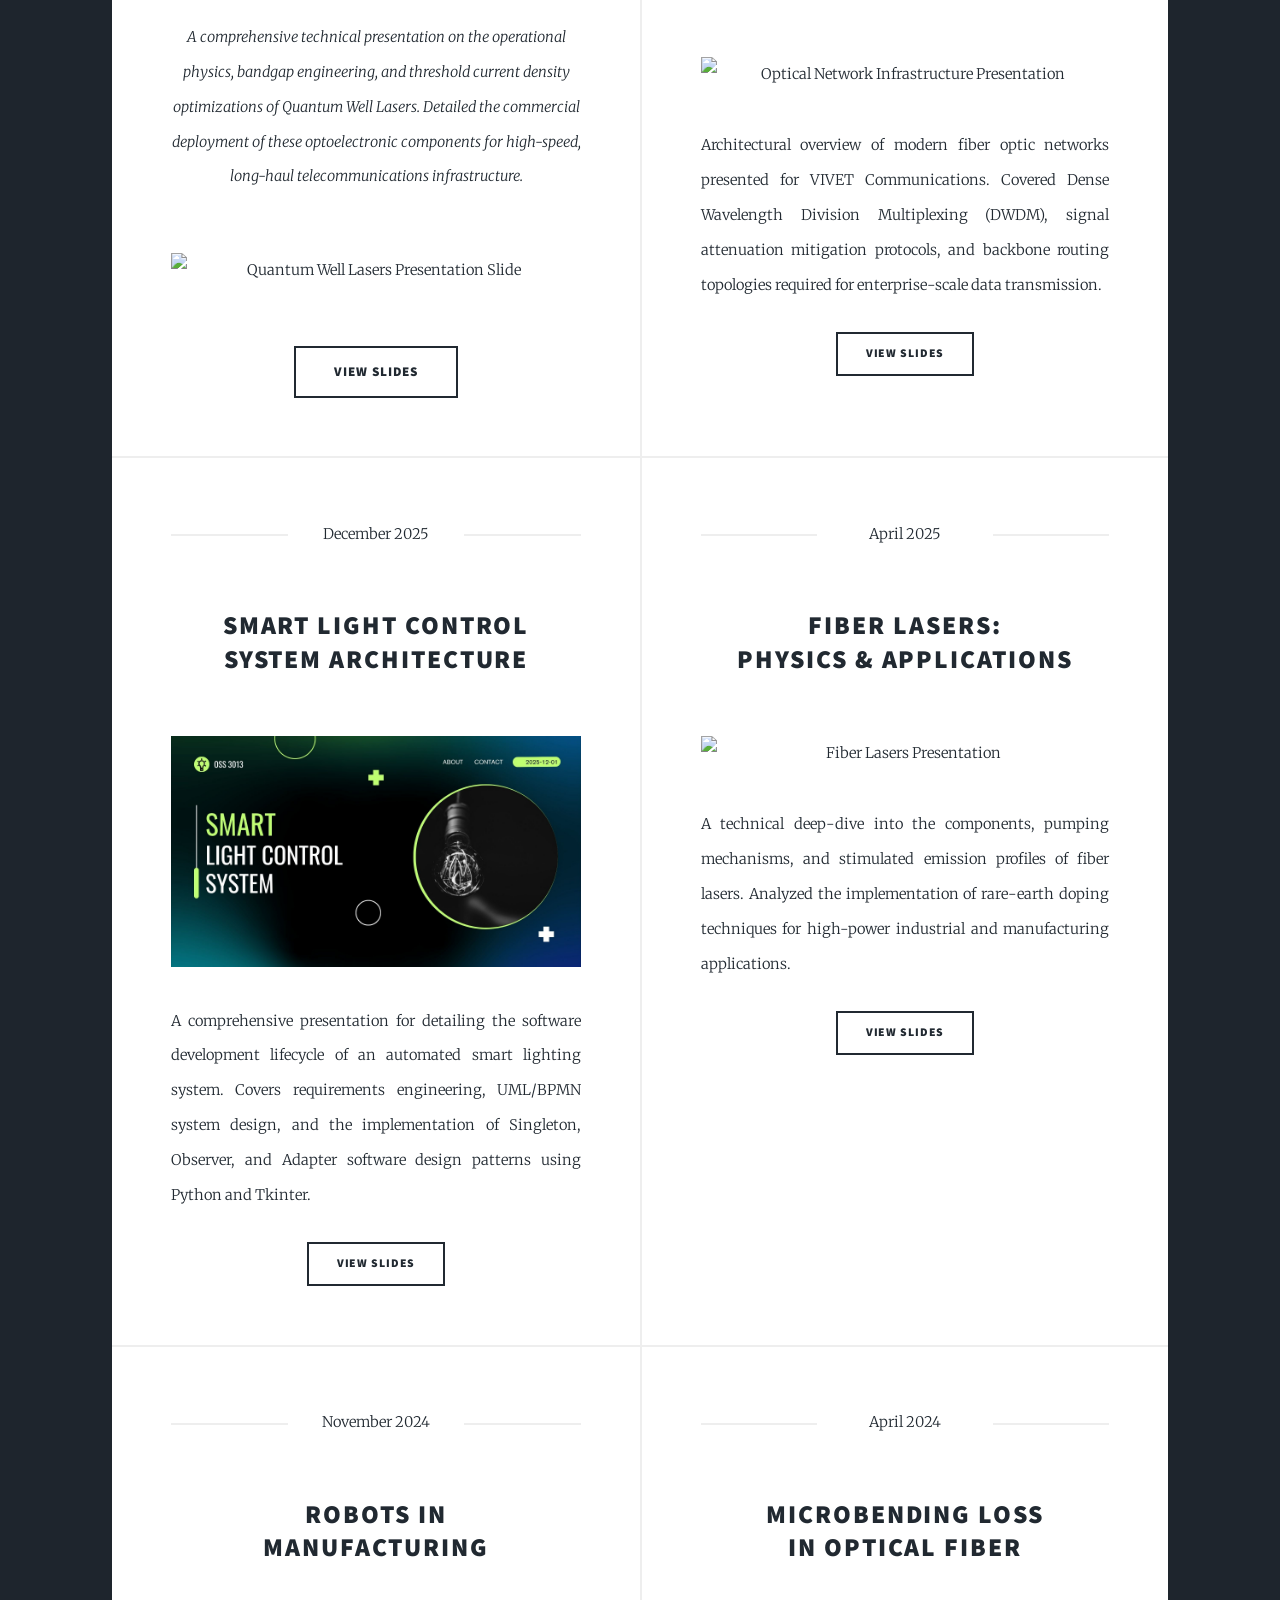
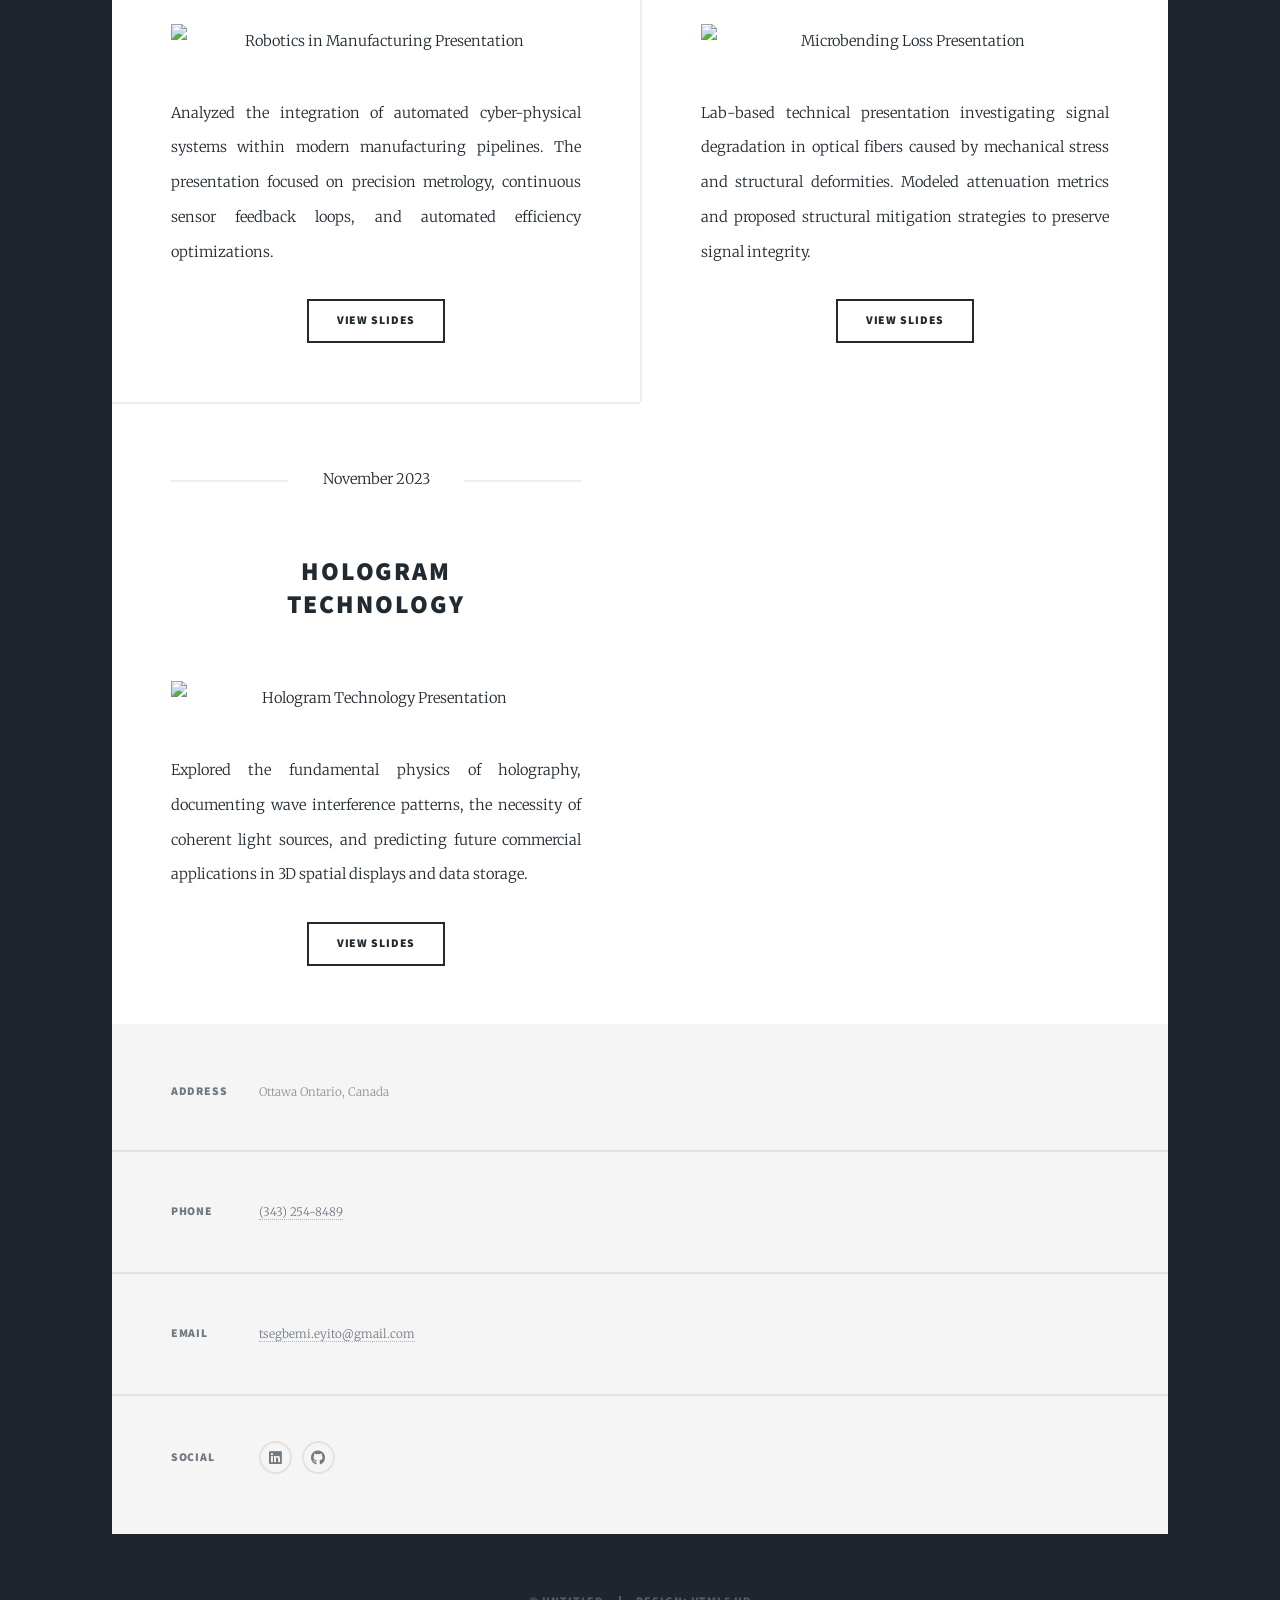
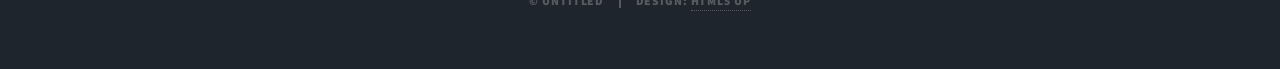
==== commit 2a651a75: "Add 'major' class to article headers" ====
--- a/presentations.html
+++ b/presentations.html
@@ -59,7 +59,7 @@
     </article>
         
         <article>
-            <header>
+           <header class="major">
                 <span class="date">January 2026</span>
                 <h2><a href="https://docs.google.com/presentation/d/e/2PACX-1vR8JSNy1nEycMcDOragDBGd7cUSFYQX_d5c_hDtRE1Y1x6ou0MG-NqPVTSWUyny94mLDw5dbCDpqMVU/pub?start=false&loop=false&delayms=3000" target="_blank">High Speed Optical<br />
                 Network Infrastructure</a></h2>
@@ -72,7 +72,7 @@
         </article>
 		
         <article>
-            <header>
+            <header class="major">
                 <span class="date">December 2025</span>
                 <h2><a href="https://canva.link/i8qlxi0m7hsx4os" target="_blank">Smart Light Control<br />
                 System Architecture</a></h2>
@@ -85,7 +85,7 @@
         </article>
 
 	<article>
-            <header>
+        <header class="major">
                 <span class="date">April 2025</span>
                 <h2><a href="https://docs.google.com/presentation/d/e/2PACX-1vRbIiqvw08U41n06TVjfZQPVCU5PGaHcPRZLlasirXDW0vwWMgldZf7SbBDML2UWBO_wEhpJfjA-GqU/pub?start=false&loop=false&delayms=3000" target="_blank">Fiber Lasers:<br />
                 Physics & Applications</a></h2>
@@ -98,7 +98,7 @@
         </article>
         
         <article>
-            <header>
+      <header class="major">
                 <span class="date">November 2024</span>
                 <h2><a href="https://docs.google.com/presentation/d/e/2PACX-1vRjDEKJKXjiMrkKTBL8tjjf7OiVREGHzFO6hc7rkHoL3m5qDRnh8x4ArK82Na2EBuZMY2CeewDgFXF1/pub?start=false&loop=false&delayms=3000" target="_blank">Robots in<br />
                 Manufacturing</a></h2>
@@ -111,7 +111,7 @@
         </article>
 
         <article>
-            <header>
+           <header class="major">
                 <span class="date">April 2024</span>
                 <h2><a href="https://docs.google.com/presentation/d/e/2PACX-1vToW_qIYdOq2r3lONBaU54m5USBKOs_SzAD3pDybOCXbSDB636dnrX3VUeoCQXyzFcskwn_kXo5QHT_/pub?start=false&loop=false&delayms=3000" target="_blank">Microbending Loss<br />
                 In Optical Fiber</a></h2>
@@ -124,7 +124,7 @@
         </article>
 
         <article>
-            <header>
+           <header class="major">
                 <span class="date">November 2023</span>
                 <h2><a href="https://docs.google.com/presentation/d/e/2PACX-1vTVMM9C0KsBsIhz5P2yqUkx8oxcFMXKJExOmLMIswNH5HXu7i8ecXE3OG24QUAciq5-RFHYhfW9ZnYI/pub?start=false&loop=false&delayms=3000" target="_blank">Hologram<br />
                 Technology</a></h2>
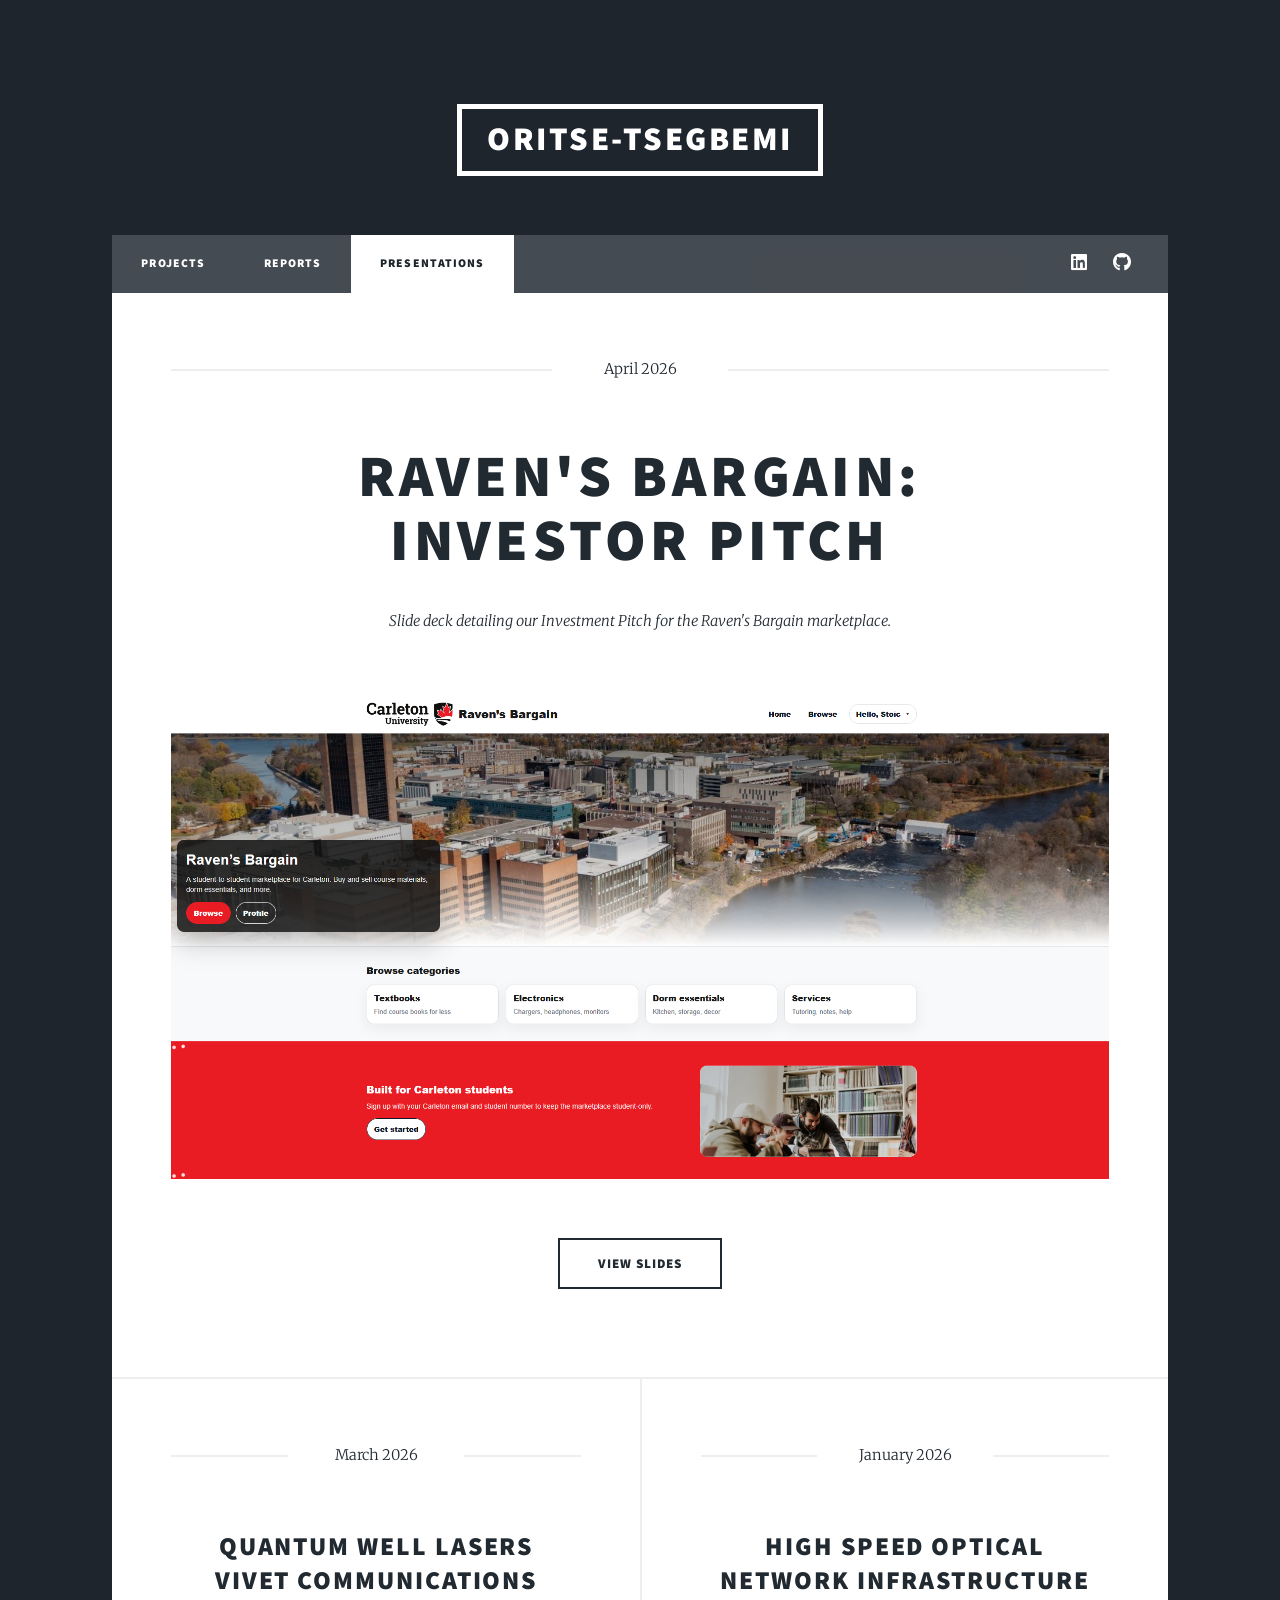
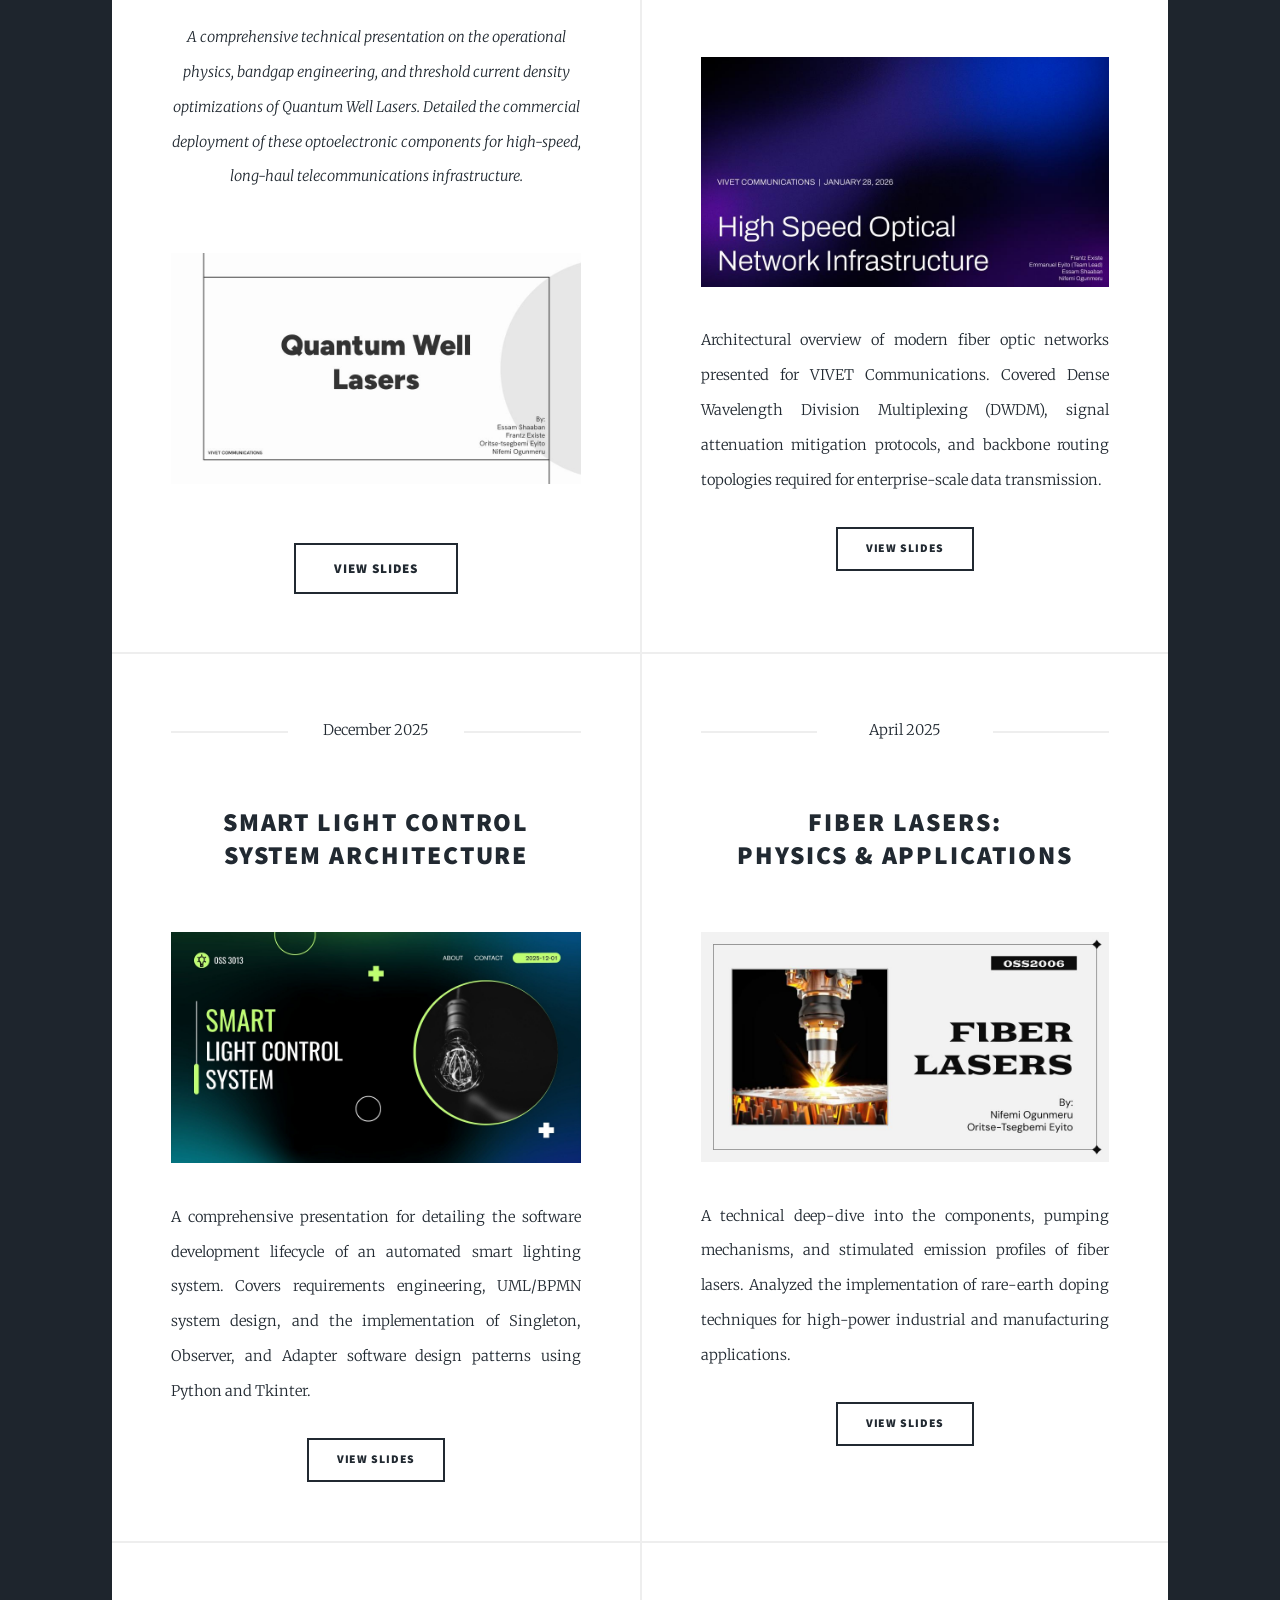
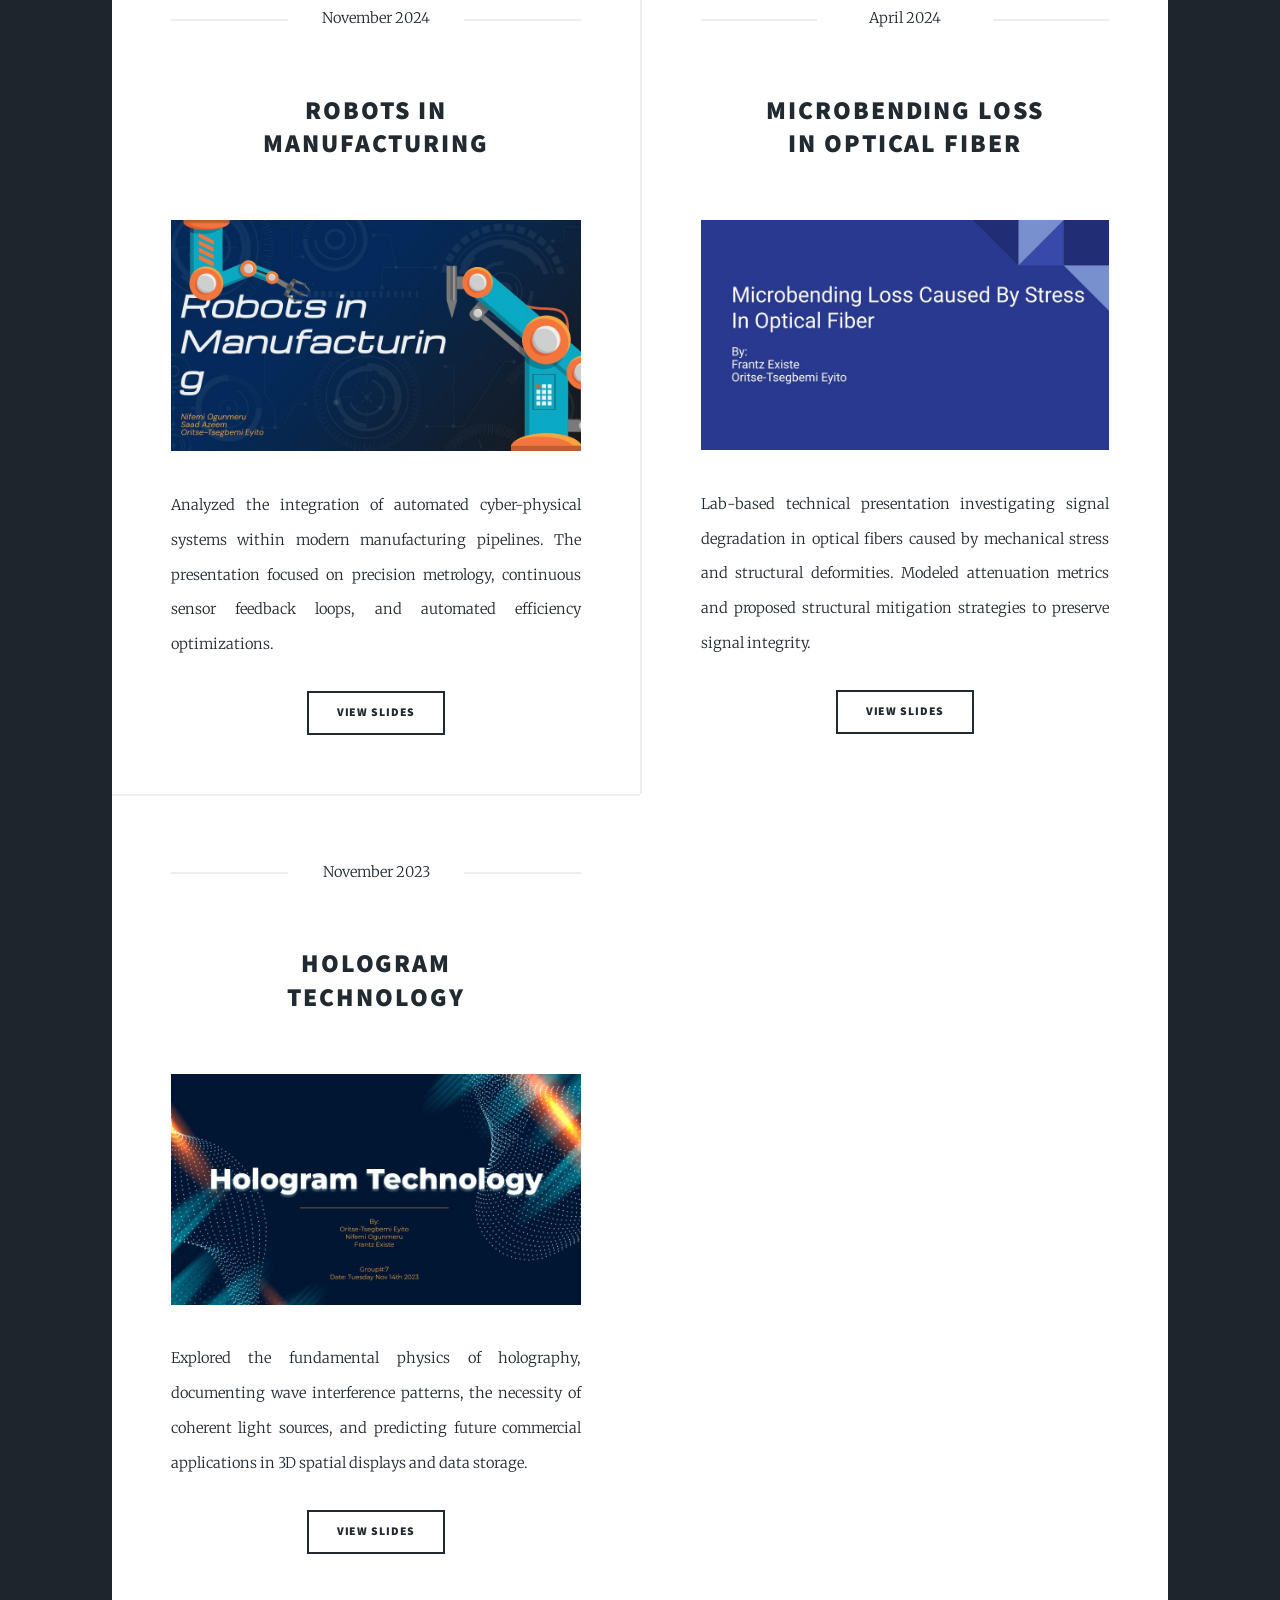
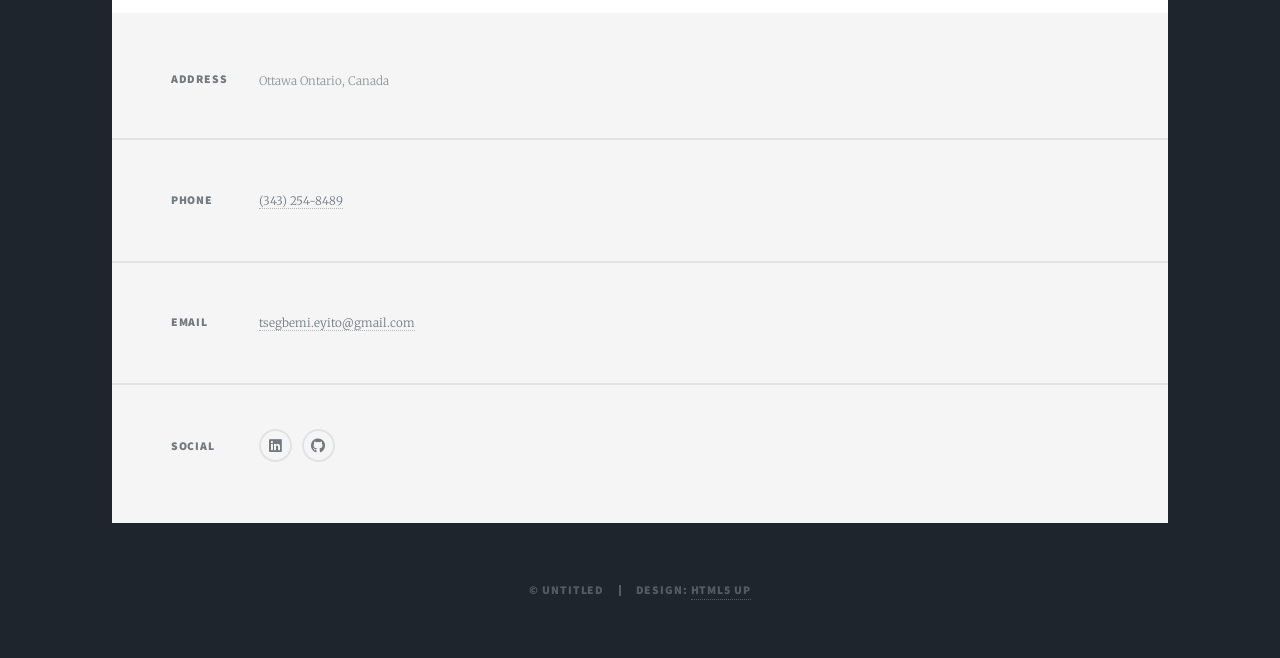
==== commit f2f0e2dc: "Update image sources for presentations in HTML" ====
--- a/presentations.html
+++ b/presentations.html
@@ -52,7 +52,7 @@
             Vivet Communications</a></h2>
             <p>A comprehensive technical presentation on the operational physics, bandgap engineering, and threshold current density optimizations of Quantum Well Lasers. Detailed the commercial deployment of these optoelectronic components for high-speed, long-haul telecommunications infrastructure.</p>
         </header>
-        <a href="https://docs.google.com/presentation/d/e/2PACX-1vRTN_Q6RT75s8m3HvrfWxMU7QeIN0tTCU6pv9XElFvoYNppbBQcpmBE-AnvUVe1mASmtcAHqlhXgLId/pub?start=false&loop=false&delayms=3000" target="_blank" class="image main"><img src="images/quantum_lasers.jpg" alt="Quantum Well Lasers Presentation Slide" /></a>
+        <a href="https://docs.google.com/presentation/d/e/2PACX-1vRTN_Q6RT75s8m3HvrfWxMU7QeIN0tTCU6pv9XElFvoYNppbBQcpmBE-AnvUVe1mASmtcAHqlhXgLId/pub?start=false&loop=false&delayms=3000" target="_blank" class="image main"><img src="images/Presentation/Quantum Well Lasers - Vivet Communications.jpg" alt="Quantum Well Lasers Presentation Slide" /></a>
         <ul class="actions special">
             <li><a href="https://docs.google.com/presentation/d/e/2PACX-1vRTN_Q6RT75s8m3HvrfWxMU7QeIN0tTCU6pv9XElFvoYNppbBQcpmBE-AnvUVe1mASmtcAHqlhXgLId/pub?start=false&loop=false&delayms=3000" target="_blank" class="button large">View Slides</a></li>
         </ul>
@@ -64,7 +64,7 @@
                 <h2><a href="https://docs.google.com/presentation/d/e/2PACX-1vR8JSNy1nEycMcDOragDBGd7cUSFYQX_d5c_hDtRE1Y1x6ou0MG-NqPVTSWUyny94mLDw5dbCDpqMVU/pub?start=false&loop=false&delayms=3000" target="_blank">High Speed Optical<br />
                 Network Infrastructure</a></h2>
             </header>
-            <a href="https://docs.google.com/presentation/d/e/2PACX-1vR8JSNy1nEycMcDOragDBGd7cUSFYQX_d5c_hDtRE1Y1x6ou0MG-NqPVTSWUyny94mLDw5dbCDpqMVU/pub?start=false&loop=false&delayms=3000" target="_blank" class="image fit"><img src="images/optical_network.jpg" alt="Optical Network Infrastructure Presentation" /></a>
+            <a href="https://docs.google.com/presentation/d/e/2PACX-1vR8JSNy1nEycMcDOragDBGd7cUSFYQX_d5c_hDtRE1Y1x6ou0MG-NqPVTSWUyny94mLDw5dbCDpqMVU/pub?start=false&loop=false&delayms=3000" target="_blank" class="image fit"><img src="images/Presentation/High Speed Optical Network Infrastructure - VIVET Communications.jpg" alt="Optical Network Infrastructure Presentation" /></a>
             <p>Architectural overview of modern fiber optic networks presented for VIVET Communications. Covered Dense Wavelength Division Multiplexing (DWDM), signal attenuation mitigation protocols, and backbone routing topologies required for enterprise-scale data transmission.</p>
             <ul class="actions special">
                 <li><a href="https://docs.google.com/presentation/d/e/2PACX-1vR8JSNy1nEycMcDOragDBGd7cUSFYQX_d5c_hDtRE1Y1x6ou0MG-NqPVTSWUyny94mLDw5dbCDpqMVU/pub?start=false&loop=false&delayms=3000" target="_blank" class="button">View Slides</a></li>
@@ -77,7 +77,7 @@
                 <h2><a href="https://canva.link/i8qlxi0m7hsx4os" target="_blank">Smart Light Control<br />
                 System Architecture</a></h2>
             </header>
-            <a href="https://canva.link/i8qlxi0m7hsx4os" target="_blank" class="image fit"><img src="images/Smart Light Control System.jpg" alt="Smart Light Control System Presentation" /></a>
+            <a href="https://canva.link/i8qlxi0m7hsx4os" target="_blank" class="image fit"><img src="images/Presentation/Smart Light Control System.jpg" alt="Smart Light Control System Presentation" /></a>
             <p>A comprehensive presentation for detailing the software development lifecycle of an automated smart lighting system. Covers requirements engineering, UML/BPMN system design, and the implementation of Singleton, Observer, and Adapter software design patterns using Python and Tkinter.</p>
             <ul class="actions special">
                 <li><a href="https://canva.link/i8qlxi0m7hsx4os" target="_blank" class="button">View Slides</a></li>
@@ -90,7 +90,7 @@
                 <h2><a href="https://docs.google.com/presentation/d/e/2PACX-1vRbIiqvw08U41n06TVjfZQPVCU5PGaHcPRZLlasirXDW0vwWMgldZf7SbBDML2UWBO_wEhpJfjA-GqU/pub?start=false&loop=false&delayms=3000" target="_blank">Fiber Lasers:<br />
                 Physics & Applications</a></h2>
             </header>
-            <a href="https://docs.google.com/presentation/d/e/2PACX-1vRbIiqvw08U41n06TVjfZQPVCU5PGaHcPRZLlasirXDW0vwWMgldZf7SbBDML2UWBO_wEhpJfjA-GqU/pub?start=false&loop=false&delayms=3000" target="_blank" class="image fit"><img src="images/fiber_lasers.jpg" alt="Fiber Lasers Presentation" /></a>
+            <a href="https://docs.google.com/presentation/d/e/2PACX-1vRbIiqvw08U41n06TVjfZQPVCU5PGaHcPRZLlasirXDW0vwWMgldZf7SbBDML2UWBO_wEhpJfjA-GqU/pub?start=false&loop=false&delayms=3000" target="_blank" class="image fit"><img src="images/Presentation/Fiber Lasers.jpg" alt="Fiber Lasers Presentation" /></a>
             <p>A technical deep-dive into the components, pumping mechanisms, and stimulated emission profiles of fiber lasers. Analyzed the implementation of rare-earth doping techniques for high-power industrial and manufacturing applications.</p>
             <ul class="actions special">
                 <li><a href="https://docs.google.com/presentation/d/e/2PACX-1vRbIiqvw08U41n06TVjfZQPVCU5PGaHcPRZLlasirXDW0vwWMgldZf7SbBDML2UWBO_wEhpJfjA-GqU/pub?start=false&loop=false&delayms=3000" target="_blank" class="button">View Slides</a></li>
@@ -103,7 +103,7 @@
                 <h2><a href="https://docs.google.com/presentation/d/e/2PACX-1vRjDEKJKXjiMrkKTBL8tjjf7OiVREGHzFO6hc7rkHoL3m5qDRnh8x4ArK82Na2EBuZMY2CeewDgFXF1/pub?start=false&loop=false&delayms=3000" target="_blank">Robots in<br />
                 Manufacturing</a></h2>
             </header>
-            <a href="https://docs.google.com/presentation/d/e/2PACX-1vRjDEKJKXjiMrkKTBL8tjjf7OiVREGHzFO6hc7rkHoL3m5qDRnh8x4ArK82Na2EBuZMY2CeewDgFXF1/pub?start=false&loop=false&delayms=3000" target="_blank" class="image fit"><img src="images/manufacturing_robots.jpg" alt="Robotics in Manufacturing Presentation" /></a>
+            <a href="https://docs.google.com/presentation/d/e/2PACX-1vRjDEKJKXjiMrkKTBL8tjjf7OiVREGHzFO6hc7rkHoL3m5qDRnh8x4ArK82Na2EBuZMY2CeewDgFXF1/pub?start=false&loop=false&delayms=3000" target="_blank" class="image fit"><img src="images/Presentation/Robots in manufacturing.jpg" alt="Robotics in Manufacturing Presentation" /></a>
             <p>Analyzed the integration of automated cyber-physical systems within modern manufacturing pipelines. The presentation focused on precision metrology, continuous sensor feedback loops, and automated efficiency optimizations.</p>
             <ul class="actions special">
                 <li><a href="https://docs.google.com/presentation/d/e/2PACX-1vRjDEKJKXjiMrkKTBL8tjjf7OiVREGHzFO6hc7rkHoL3m5qDRnh8x4ArK82Na2EBuZMY2CeewDgFXF1/pub?start=false&loop=false&delayms=3000" target="_blank" class="button">View Slides</a></li>
@@ -116,7 +116,7 @@
                 <h2><a href="https://docs.google.com/presentation/d/e/2PACX-1vToW_qIYdOq2r3lONBaU54m5USBKOs_SzAD3pDybOCXbSDB636dnrX3VUeoCQXyzFcskwn_kXo5QHT_/pub?start=false&loop=false&delayms=3000" target="_blank">Microbending Loss<br />
                 In Optical Fiber</a></h2>
             </header>
-            <a href="https://docs.google.com/presentation/d/e/2PACX-1vToW_qIYdOq2r3lONBaU54m5USBKOs_SzAD3pDybOCXbSDB636dnrX3VUeoCQXyzFcskwn_kXo5QHT_/pub?start=false&loop=false&delayms=3000" target="_blank" class="image fit"><img src="images/microbending.jpg" alt="Microbending Loss Presentation" /></a>
+            <a href="https://docs.google.com/presentation/d/e/2PACX-1vToW_qIYdOq2r3lONBaU54m5USBKOs_SzAD3pDybOCXbSDB636dnrX3VUeoCQXyzFcskwn_kXo5QHT_/pub?start=false&loop=false&delayms=3000" target="_blank" class="image fit"><img src="images/Presentation/Microbending Loss Caused By Stress In Optical Fiber.jpg" alt="Microbending Loss Presentation" /></a>
             <p>Lab-based technical presentation investigating signal degradation in optical fibers caused by mechanical stress and structural deformities. Modeled attenuation metrics and proposed structural mitigation strategies to preserve signal integrity.</p>
             <ul class="actions special">
                 <li><a href="https://docs.google.com/presentation/d/e/2PACX-1vToW_qIYdOq2r3lONBaU54m5USBKOs_SzAD3pDybOCXbSDB636dnrX3VUeoCQXyzFcskwn_kXo5QHT_/pub?start=false&loop=false&delayms=3000" target="_blank" class="button">View Slides</a></li>
@@ -129,7 +129,7 @@
                 <h2><a href="https://docs.google.com/presentation/d/e/2PACX-1vTVMM9C0KsBsIhz5P2yqUkx8oxcFMXKJExOmLMIswNH5HXu7i8ecXE3OG24QUAciq5-RFHYhfW9ZnYI/pub?start=false&loop=false&delayms=3000" target="_blank">Hologram<br />
                 Technology</a></h2>
             </header>
-            <a href="https://docs.google.com/presentation/d/e/2PACX-1vTVMM9C0KsBsIhz5P2yqUkx8oxcFMXKJExOmLMIswNH5HXu7i8ecXE3OG24QUAciq5-RFHYhfW9ZnYI/pub?start=false&loop=false&delayms=3000" target="_blank" class="image fit"><img src="images/hologram_tech.jpg" alt="Hologram Technology Presentation" /></a>
+            <a href="https://docs.google.com/presentation/d/e/2PACX-1vTVMM9C0KsBsIhz5P2yqUkx8oxcFMXKJExOmLMIswNH5HXu7i8ecXE3OG24QUAciq5-RFHYhfW9ZnYI/pub?start=false&loop=false&delayms=3000" target="_blank" class="image fit"><img src="images/Presentation/Hologram Technology.jpg" alt="Hologram Technology Presentation" /></a>
             <p>Explored the fundamental physics of holography, documenting wave interference patterns, the necessity of coherent light sources, and predicting future commercial applications in 3D spatial displays and data storage.</p>
             <ul class="actions special">
                 <li><a href="https://docs.google.com/presentation/d/e/2PACX-1vTVMM9C0KsBsIhz5P2yqUkx8oxcFMXKJExOmLMIswNH5HXu7i8ecXE3OG24QUAciq5-RFHYhfW9ZnYI/pub?start=false&loop=false&delayms=3000" target="_blank" class="button">View Slides</a></li>
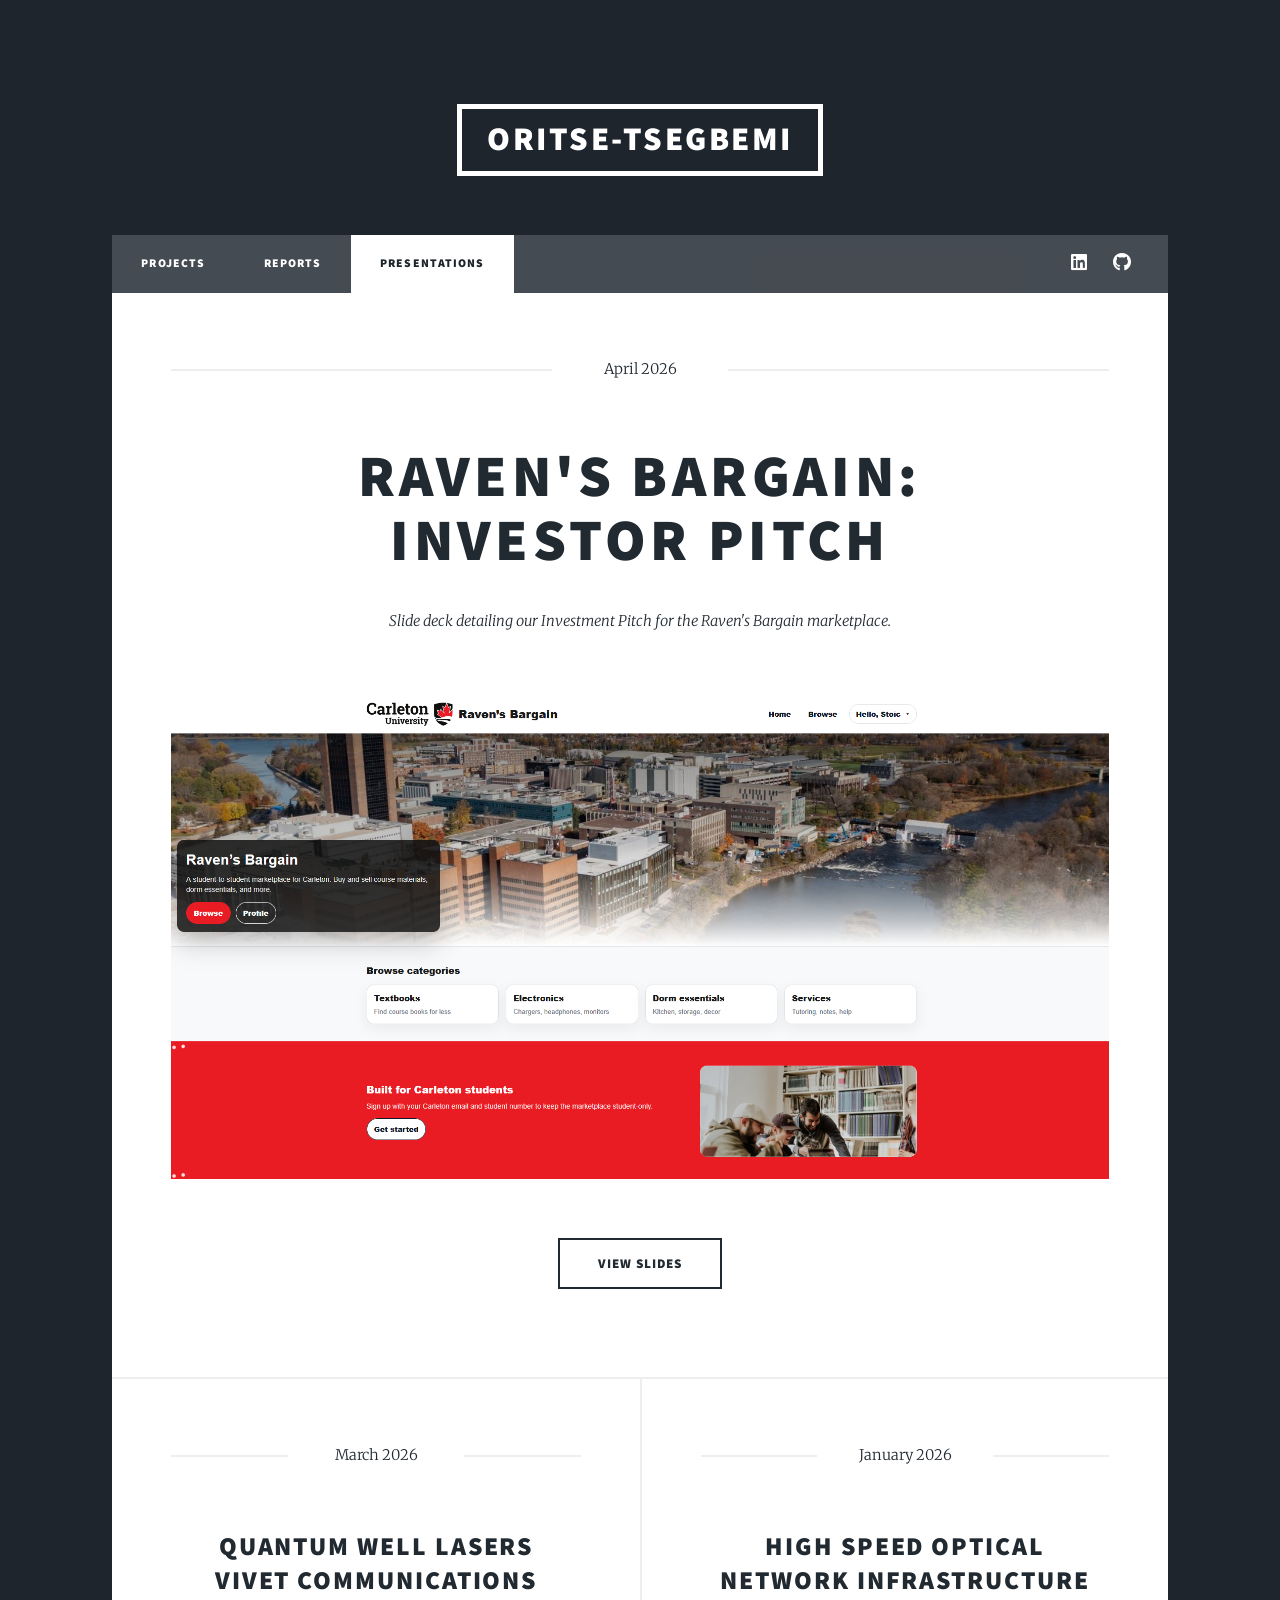
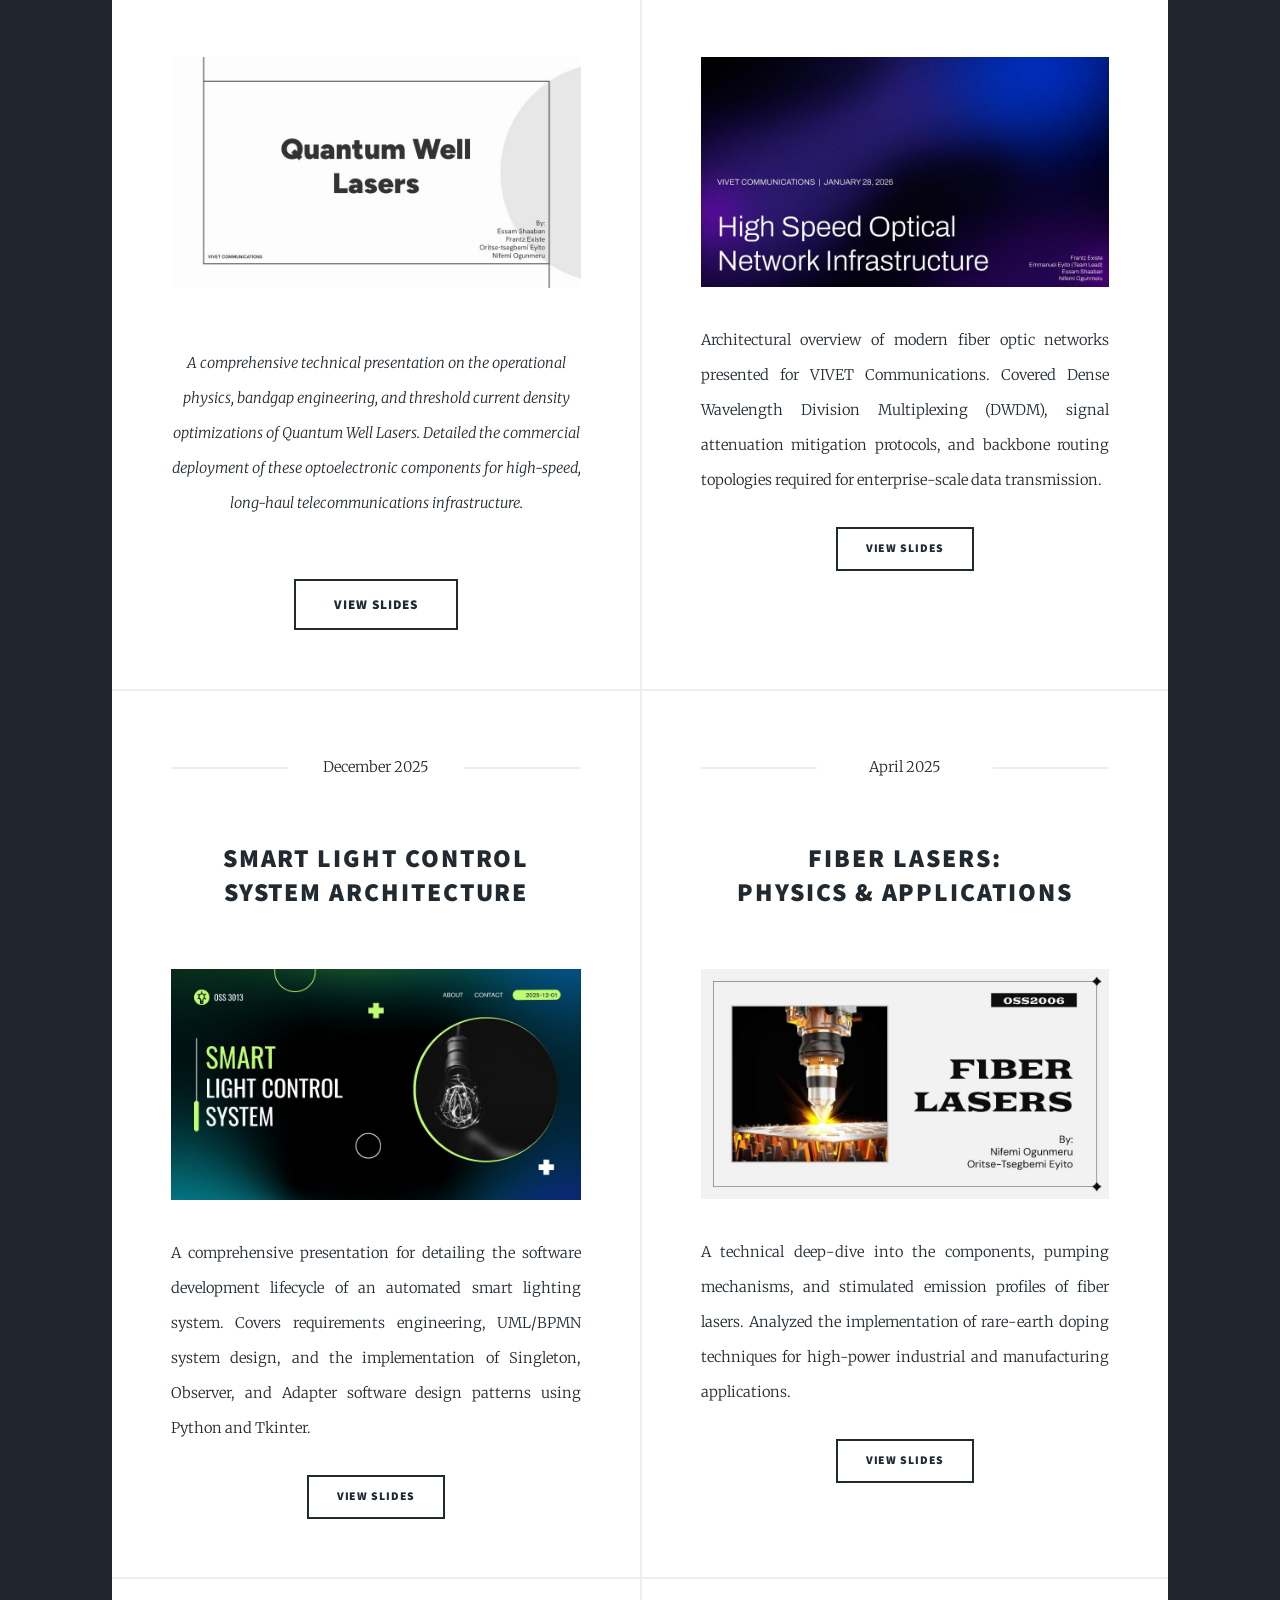
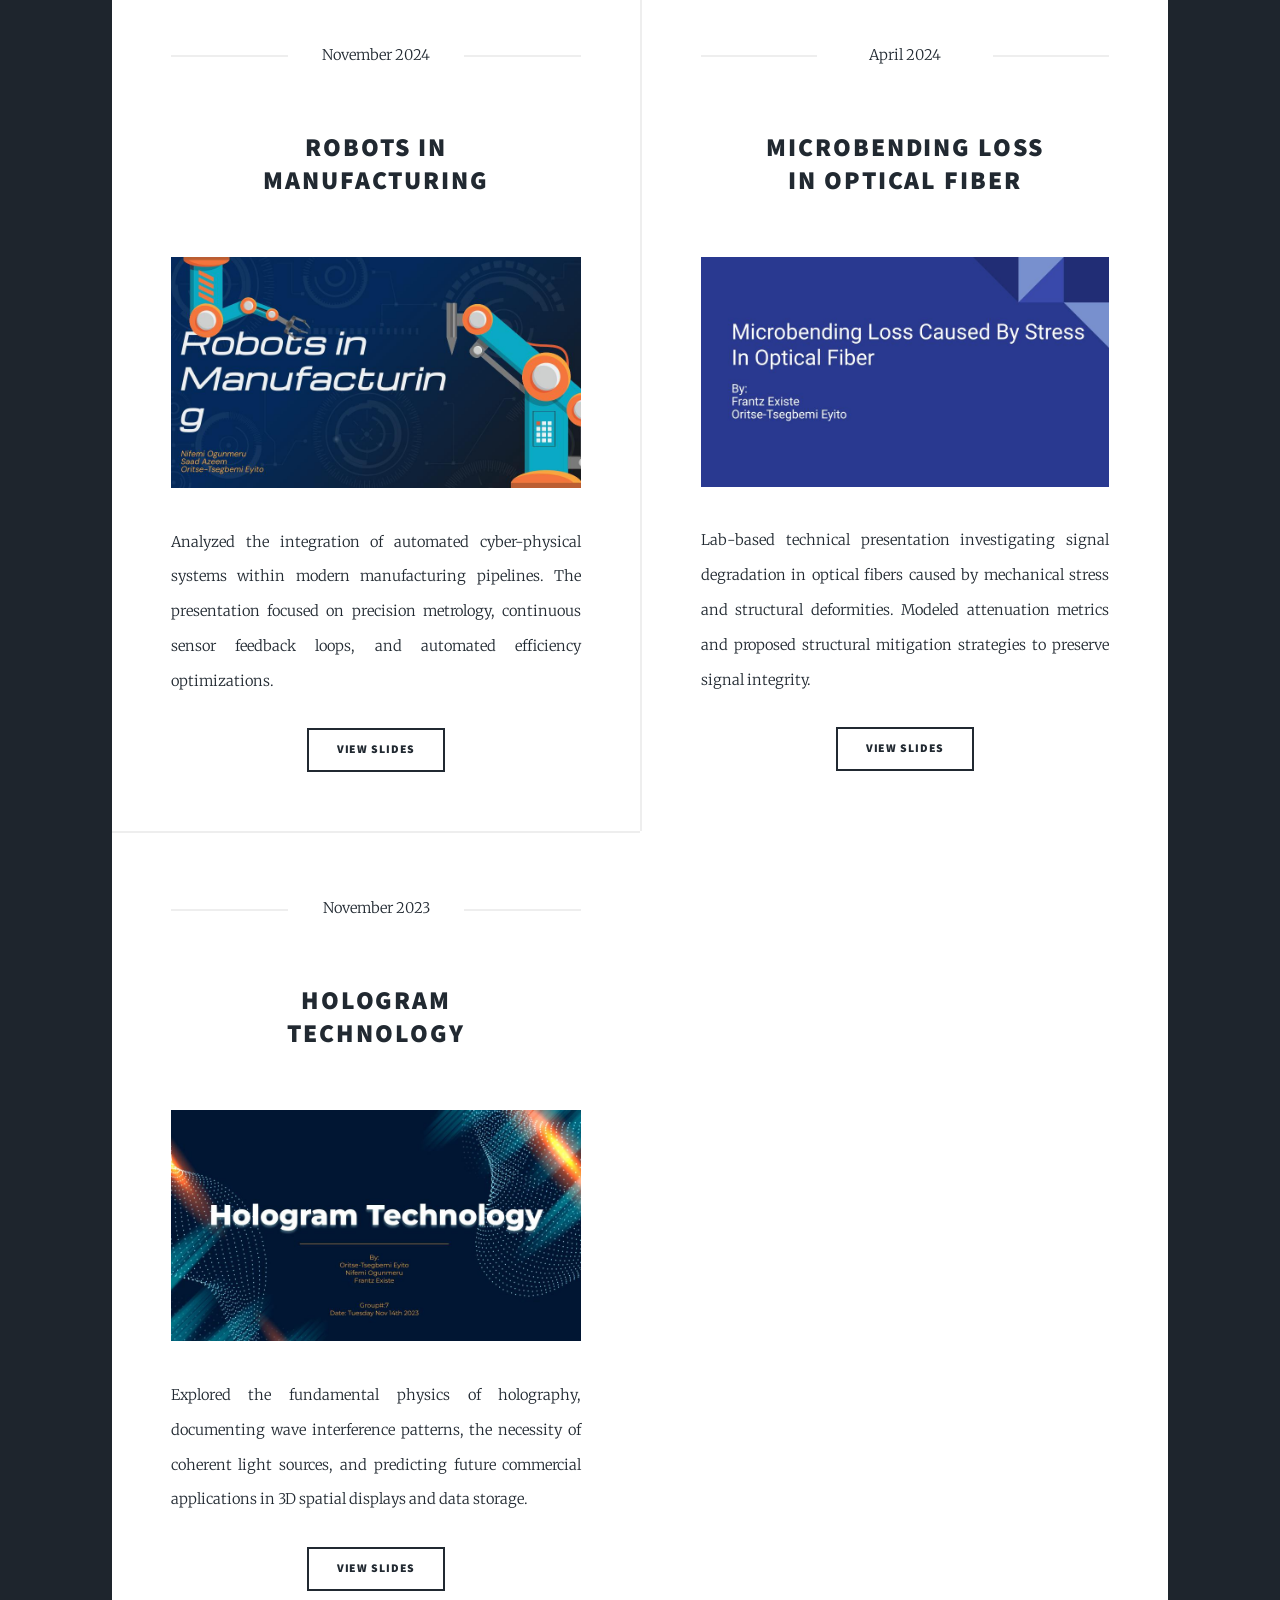
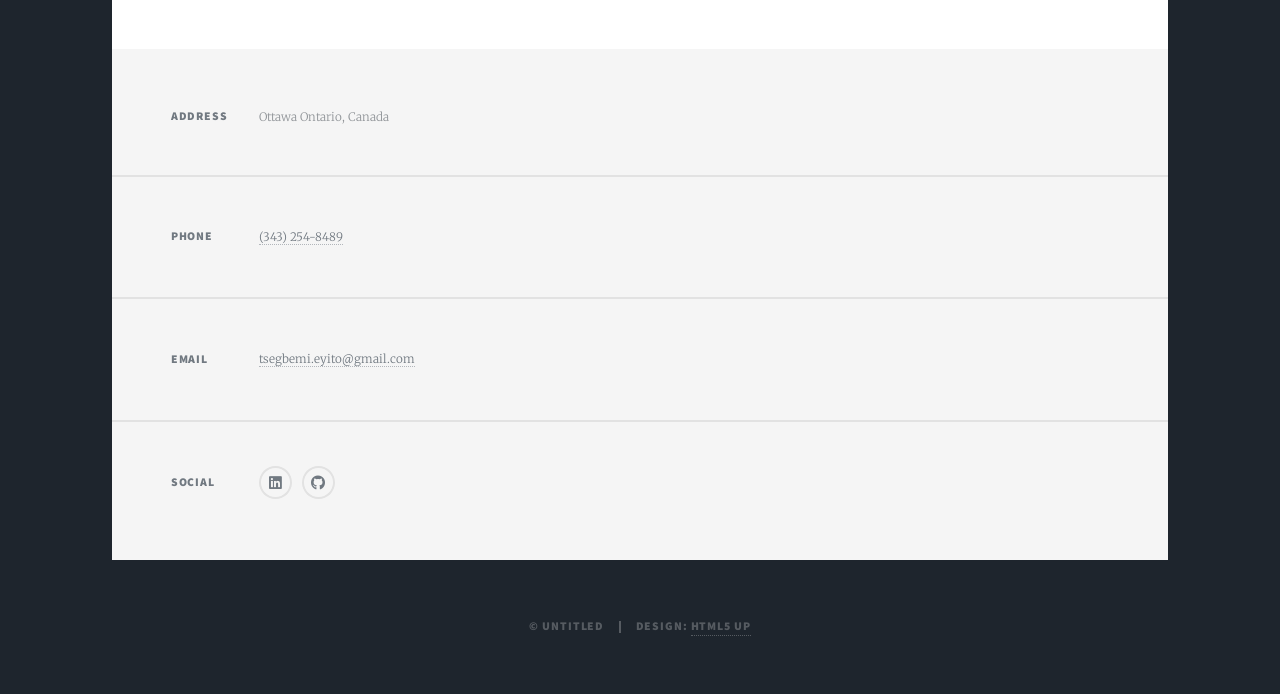
==== commit 463bf918: "Fix header structure and reposition presentation text" ====
--- a/presentations.html
+++ b/presentations.html
@@ -35,7 +35,7 @@
             Investor Pitch</a></h2>
             <p>Slide deck detailing our Investment Pitch for the Raven's Bargain marketplace.</p>
         </header>
-        <a href="https://canva.link/8phmn1ec9dqh4im" target="_blank" class="image main"><img src="images/ravens_bargain_demo.png" alt="Presentation Title Slide" /></a>
+        <a href="https://canva.link/8phmn1ec9dqh4im" target="_blank" class="image main"><img src="images/Projects/ravens_bargain_demo.png" alt="Presentation Title Slide" /></a>
         <ul class="actions special">
             <li><a href="https://canva.link/8phmn1ec9dqh4im" target="_blank" class="button large">View Slides</a></li>
         </ul>
@@ -50,9 +50,10 @@
             <span class="date">March 2026</span>
             <h2><a href="https://docs.google.com/presentation/d/e/2PACX-1vRTN_Q6RT75s8m3HvrfWxMU7QeIN0tTCU6pv9XElFvoYNppbBQcpmBE-AnvUVe1mASmtcAHqlhXgLId/pub?start=false&loop=false&delayms=3000" target="_blank">Quantum Well Lasers<br />
             Vivet Communications</a></h2>
-            <p>A comprehensive technical presentation on the operational physics, bandgap engineering, and threshold current density optimizations of Quantum Well Lasers. Detailed the commercial deployment of these optoelectronic components for high-speed, long-haul telecommunications infrastructure.</p>
+          
+        <a href="https://docs.google.com/presentation/d/e/2PACX-1vRTN_Q6RT75s8m3HvrfWxMU7QeIN0tTCU6pv9XElFvoYNppbBQcpmBE-AnvUVe1mASmtcAHqlhXgLId/pub?start=false&loop=false&delayms=3000" target="_blank" class="image main"><img src="images/Presentation/Quantum Well Lasers - Vivet Communications.jpg" alt="Quantum Well Lasers Presentation Slide" /></a>
+			  <p>A comprehensive technical presentation on the operational physics, bandgap engineering, and threshold current density optimizations of Quantum Well Lasers. Detailed the commercial deployment of these optoelectronic components for high-speed, long-haul telecommunications infrastructure.</p>
         </header>
-        <a href="https://docs.google.com/presentation/d/e/2PACX-1vRTN_Q6RT75s8m3HvrfWxMU7QeIN0tTCU6pv9XElFvoYNppbBQcpmBE-AnvUVe1mASmtcAHqlhXgLId/pub?start=false&loop=false&delayms=3000" target="_blank" class="image main"><img src="images/Presentation/Quantum Well Lasers - Vivet Communications.jpg" alt="Quantum Well Lasers Presentation Slide" /></a>
         <ul class="actions special">
             <li><a href="https://docs.google.com/presentation/d/e/2PACX-1vRTN_Q6RT75s8m3HvrfWxMU7QeIN0tTCU6pv9XElFvoYNppbBQcpmBE-AnvUVe1mASmtcAHqlhXgLId/pub?start=false&loop=false&delayms=3000" target="_blank" class="button large">View Slides</a></li>
         </ul>
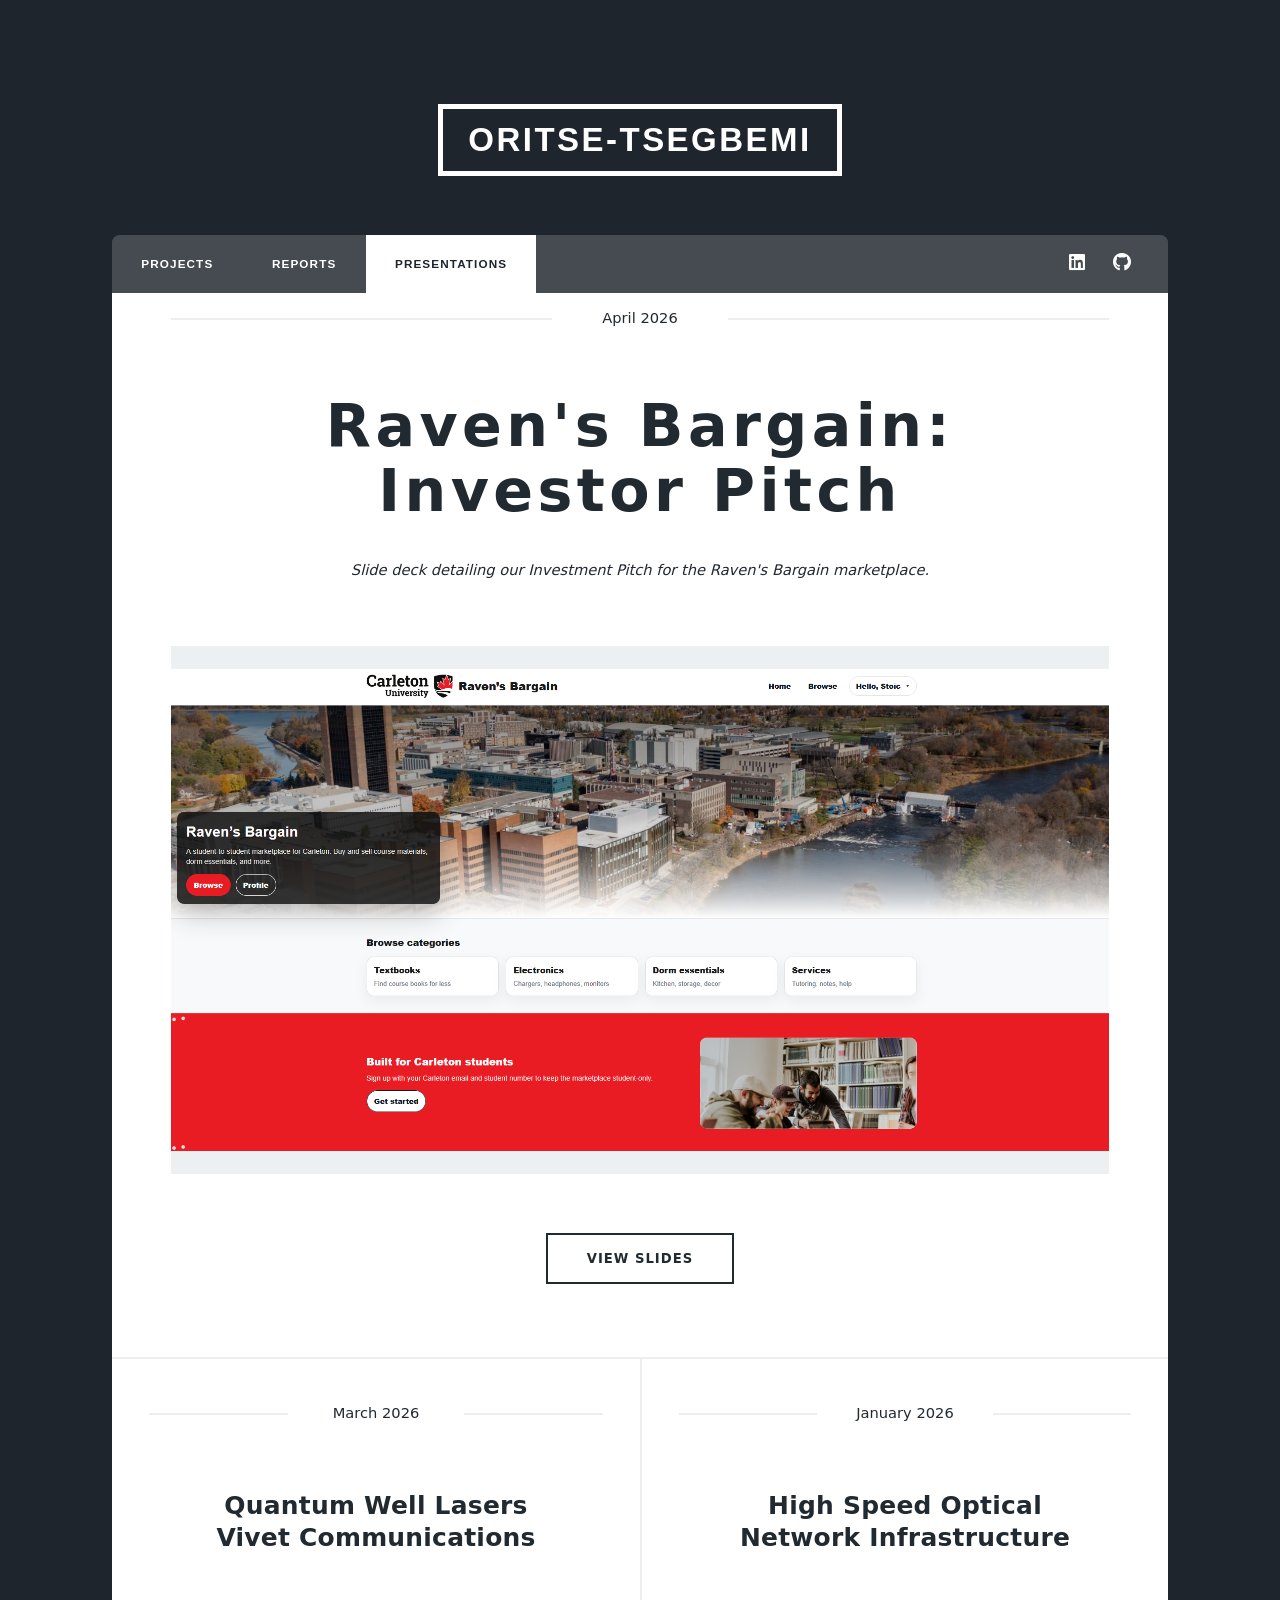
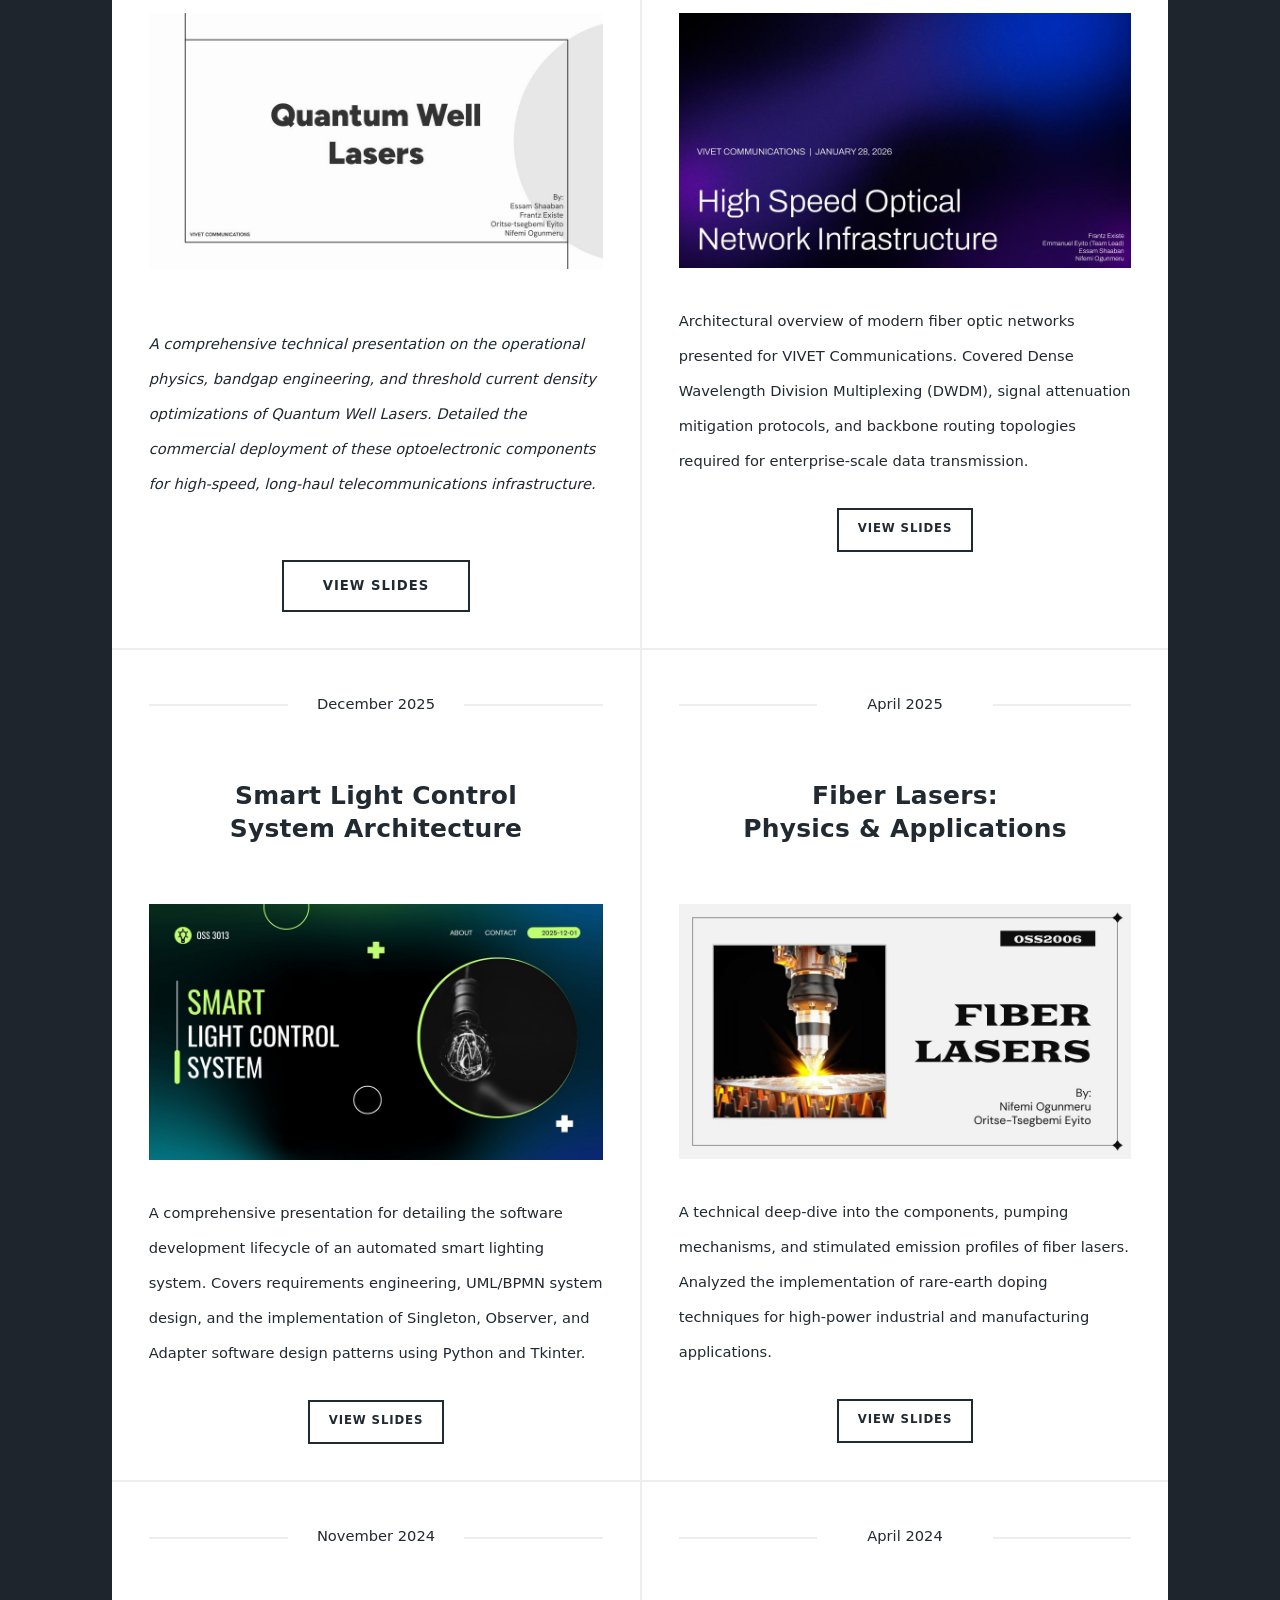
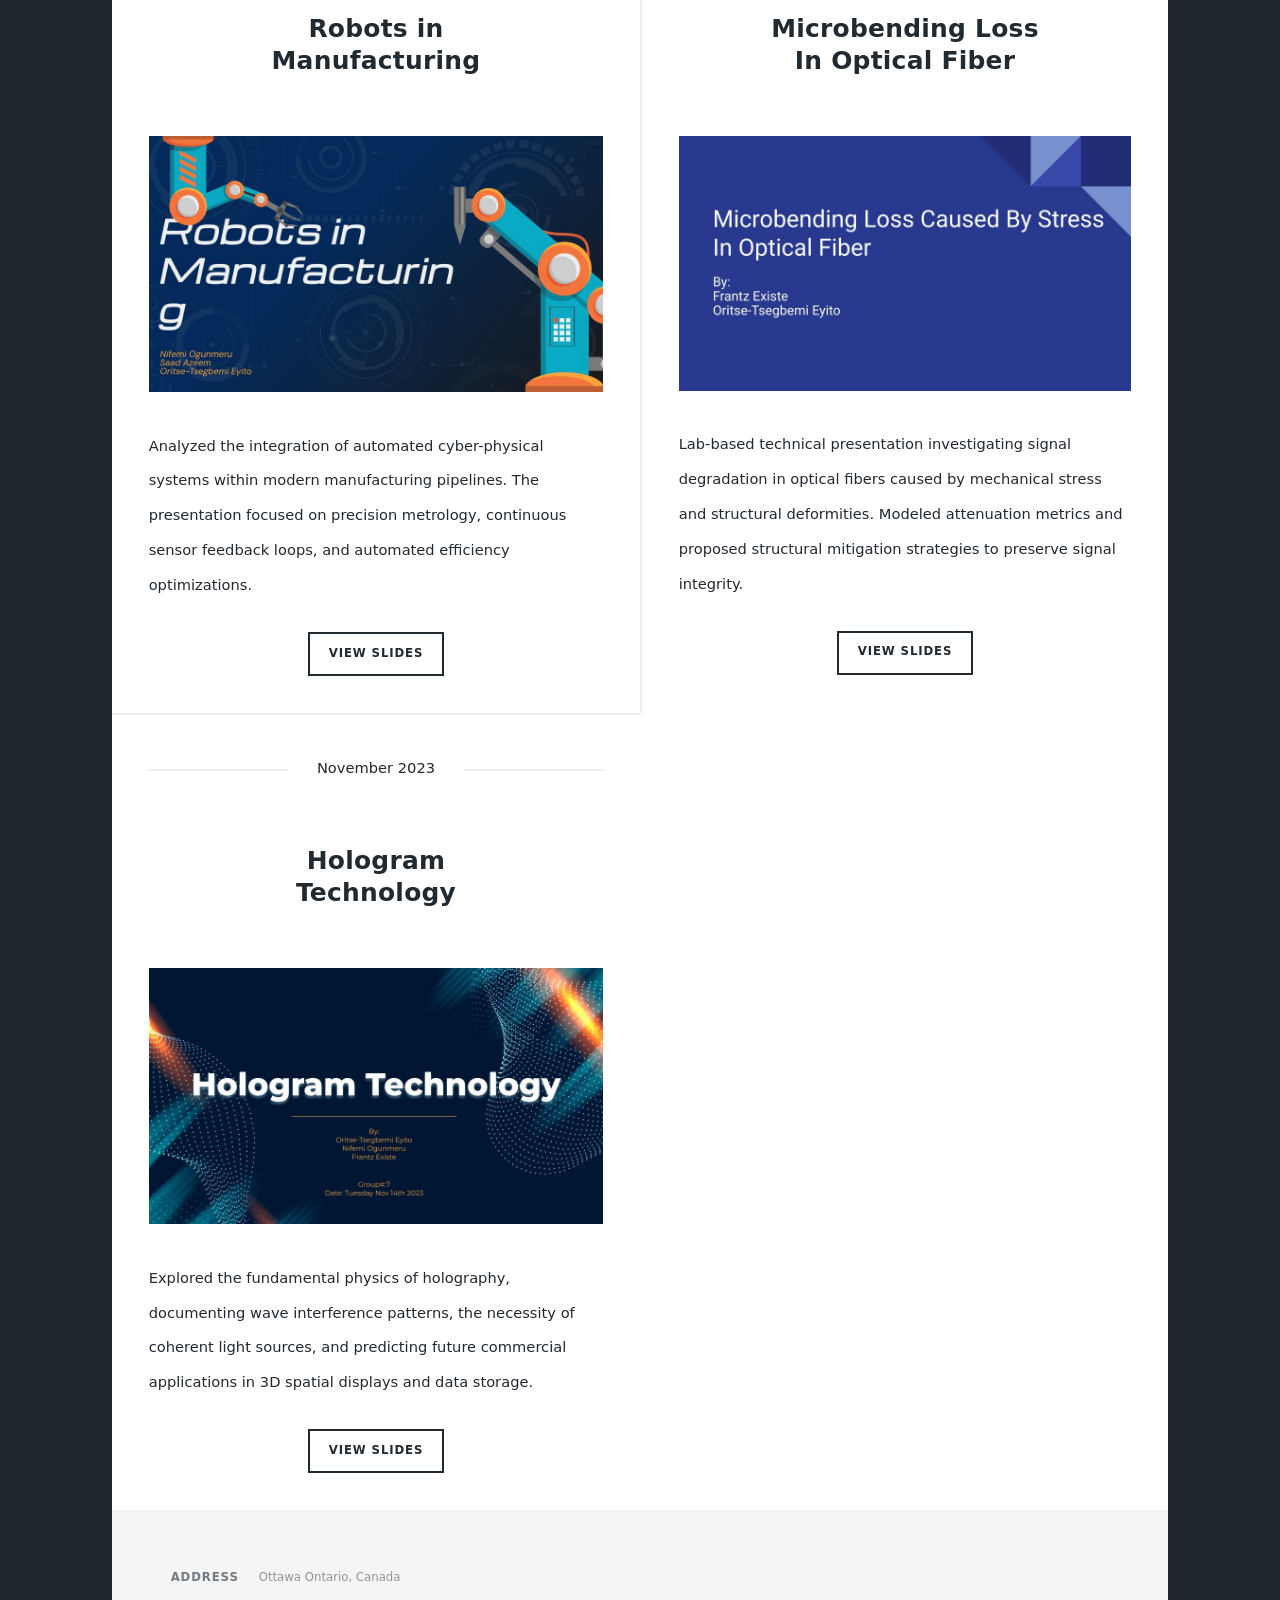
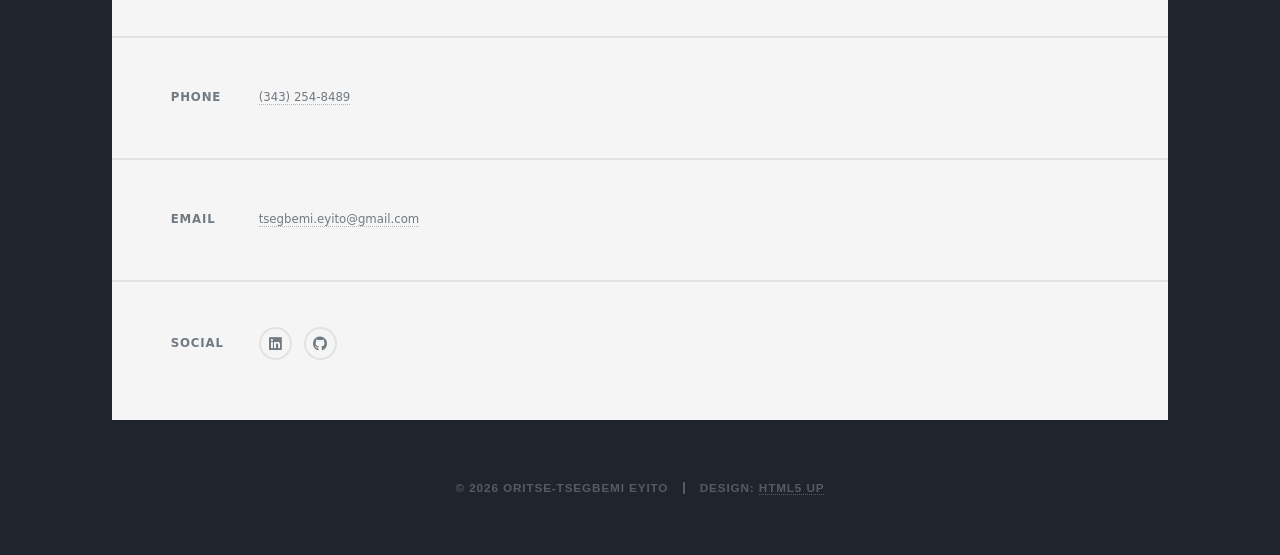
==== commit ff629cd0: "Present optical engineering projects with accessible, fast-loading case studies" ====
--- a/presentations.html
+++ b/presentations.html
@@ -1,15 +1,15 @@
 <!DOCTYPE HTML>
-<html>
+<html lang="en">
 	<head>
-		<title>Presentations - Oritse-Tsegbemi's Portfolio</title>
+		<title>Technical Presentations | Oritse-Tsegbemi Eyito</title>
 		<meta charset="utf-8" />
-		<meta name="viewport" content="width=device-width, initial-scale=1, user-scalable=no" />
-		<link rel="stylesheet" href="assets/css/main.css" />
+		<meta name="viewport" content="width=device-width, initial-scale=1" />
+		<meta name="description" content="Presentations on optical systems, lasers, networks and engineering projects."><link rel="canonical" href="https://eyitocode.github.io/Portfolio.io/presentations.html"><meta property="og:title" content="Technical Presentations | Oritse-Tsegbemi Eyito"><meta property="og:description" content="Presentations on optical systems, lasers, networks and engineering projects."><meta property="og:type" content="website"><link rel="stylesheet" href="assets/css/main.css" /><link rel="stylesheet" href="assets/css/portfolio.css">
 		<noscript><link rel="stylesheet" href="assets/css/noscript.css" /></noscript>
 	</head>
-	<body class="is-preload">
+	<body >
 
-		<div id="wrapper" class="fade-in">
+		<div id="wrapper" >
 
 				<header id="header">
 						<a href="index.html" class="logo">Oritse-Tsegbemi</a>
@@ -22,8 +22,8 @@
                             <li class="active"><a href="presentations.html">Presentations</a></li>
 						</ul>
 						<ul class="icons">
-								<li><a href="https://www.linkedin.com/in/oritse-tsegbemi-eyito-aa58032a1/" target="_blank" class="icon brands alt fa-linkedin"><span class="label">linkedin</span></a></li>
-								<li><a href="https://github.com/EyitoCODE" target="_blank" class="icon brands alt fa-github"><span class="label">GitHub</span></a></li>
+								<li><a href="https://www.linkedin.com/in/oritse-tsegbemi-eyito-aa58032a1/" target="_blank" class="icon brands alt fa-linkedin" rel="noopener noreferrer"><span class="label">linkedin</span></a></li>
+								<li><a href="https://github.com/EyitoCODE" target="_blank" class="icon brands alt fa-github" rel="noopener noreferrer"><span class="label">GitHub</span></a></li>
 						</ul>
 					</nav>
 
@@ -31,16 +31,16 @@
   	<article class="post featured">
         <header class="major">
             <span class="date">April 2026</span>
-            <h2><a href="https://canva.link/8phmn1ec9dqh4imE" target="_blank">Raven's Bargain:<br />
+            <h2><a href="https://canva.link/8phmn1ec9dqh4im" target="_blank" rel="noopener noreferrer">Raven's Bargain:<br />
             Investor Pitch</a></h2>
             <p>Slide deck detailing our Investment Pitch for the Raven's Bargain marketplace.</p>
         </header>
-        <a href="https://canva.link/8phmn1ec9dqh4im" target="_blank" class="image main"><img src="images/Projects/ravens_bargain_demo.png" alt="Presentation Title Slide" /></a>
+        <a href="https://canva.link/8phmn1ec9dqh4im" target="_blank" class="image main" rel="noopener noreferrer"><img loading="lazy" decoding="async" src="images/Projects/ravens_bargain_demo.png" alt="Presentation Title Slide" /></a>
         <ul class="actions special">
-            <li><a href="https://canva.link/8phmn1ec9dqh4im" target="_blank" class="button large">View Slides</a></li>
+            <li><a href="https://canva.link/8phmn1ec9dqh4im" target="_blank" class="button large" rel="noopener noreferrer">View Slides</a></li>
         </ul>
     </article>
-	
+
 
 <section class="posts">
 
@@ -48,92 +48,92 @@
 	<article>
         <header class="major">
             <span class="date">March 2026</span>
-            <h2><a href="https://docs.google.com/presentation/d/e/2PACX-1vRTN_Q6RT75s8m3HvrfWxMU7QeIN0tTCU6pv9XElFvoYNppbBQcpmBE-AnvUVe1mASmtcAHqlhXgLId/pub?start=false&loop=false&delayms=3000" target="_blank">Quantum Well Lasers<br />
+            <h2><a href="https://docs.google.com/presentation/d/e/2PACX-1vRTN_Q6RT75s8m3HvrfWxMU7QeIN0tTCU6pv9XElFvoYNppbBQcpmBE-AnvUVe1mASmtcAHqlhXgLId/pub?start=false&loop=false&delayms=3000" target="_blank" rel="noopener noreferrer">Quantum Well Lasers<br />
             Vivet Communications</a></h2>
-          
-        <a href="https://docs.google.com/presentation/d/e/2PACX-1vRTN_Q6RT75s8m3HvrfWxMU7QeIN0tTCU6pv9XElFvoYNppbBQcpmBE-AnvUVe1mASmtcAHqlhXgLId/pub?start=false&loop=false&delayms=3000" target="_blank" class="image main"><img src="images/Presentation/Quantum Well Lasers - Vivet Communications.jpg" alt="Quantum Well Lasers Presentation Slide" /></a>
+
+        <a href="https://docs.google.com/presentation/d/e/2PACX-1vRTN_Q6RT75s8m3HvrfWxMU7QeIN0tTCU6pv9XElFvoYNppbBQcpmBE-AnvUVe1mASmtcAHqlhXgLId/pub?start=false&loop=false&delayms=3000" target="_blank" class="image main" rel="noopener noreferrer"><img loading="lazy" decoding="async" src="images/Presentation/Quantum Well Lasers - Vivet Communications.jpg" alt="Quantum Well Lasers Presentation Slide" /></a>
 			  <p>A comprehensive technical presentation on the operational physics, bandgap engineering, and threshold current density optimizations of Quantum Well Lasers. Detailed the commercial deployment of these optoelectronic components for high-speed, long-haul telecommunications infrastructure.</p>
         </header>
         <ul class="actions special">
-            <li><a href="https://docs.google.com/presentation/d/e/2PACX-1vRTN_Q6RT75s8m3HvrfWxMU7QeIN0tTCU6pv9XElFvoYNppbBQcpmBE-AnvUVe1mASmtcAHqlhXgLId/pub?start=false&loop=false&delayms=3000" target="_blank" class="button large">View Slides</a></li>
+            <li><a href="https://docs.google.com/presentation/d/e/2PACX-1vRTN_Q6RT75s8m3HvrfWxMU7QeIN0tTCU6pv9XElFvoYNppbBQcpmBE-AnvUVe1mASmtcAHqlhXgLId/pub?start=false&loop=false&delayms=3000" target="_blank" class="button large" rel="noopener noreferrer">View Slides</a></li>
         </ul>
     </article>
-        
+
         <article>
            <header class="major">
                 <span class="date">January 2026</span>
-                <h2><a href="https://docs.google.com/presentation/d/e/2PACX-1vR8JSNy1nEycMcDOragDBGd7cUSFYQX_d5c_hDtRE1Y1x6ou0MG-NqPVTSWUyny94mLDw5dbCDpqMVU/pub?start=false&loop=false&delayms=3000" target="_blank">High Speed Optical<br />
+                <h2><a href="https://docs.google.com/presentation/d/e/2PACX-1vR8JSNy1nEycMcDOragDBGd7cUSFYQX_d5c_hDtRE1Y1x6ou0MG-NqPVTSWUyny94mLDw5dbCDpqMVU/pub?start=false&loop=false&delayms=3000" target="_blank" rel="noopener noreferrer">High Speed Optical<br />
                 Network Infrastructure</a></h2>
             </header>
-            <a href="https://docs.google.com/presentation/d/e/2PACX-1vR8JSNy1nEycMcDOragDBGd7cUSFYQX_d5c_hDtRE1Y1x6ou0MG-NqPVTSWUyny94mLDw5dbCDpqMVU/pub?start=false&loop=false&delayms=3000" target="_blank" class="image fit"><img src="images/Presentation/High Speed Optical Network Infrastructure - VIVET Communications.jpg" alt="Optical Network Infrastructure Presentation" /></a>
+            <a href="https://docs.google.com/presentation/d/e/2PACX-1vR8JSNy1nEycMcDOragDBGd7cUSFYQX_d5c_hDtRE1Y1x6ou0MG-NqPVTSWUyny94mLDw5dbCDpqMVU/pub?start=false&loop=false&delayms=3000" target="_blank" class="image fit" rel="noopener noreferrer"><img loading="lazy" decoding="async" src="images/Presentation/High Speed Optical Network Infrastructure - VIVET Communications.jpg" alt="Optical Network Infrastructure Presentation" /></a>
             <p>Architectural overview of modern fiber optic networks presented for VIVET Communications. Covered Dense Wavelength Division Multiplexing (DWDM), signal attenuation mitigation protocols, and backbone routing topologies required for enterprise-scale data transmission.</p>
             <ul class="actions special">
-                <li><a href="https://docs.google.com/presentation/d/e/2PACX-1vR8JSNy1nEycMcDOragDBGd7cUSFYQX_d5c_hDtRE1Y1x6ou0MG-NqPVTSWUyny94mLDw5dbCDpqMVU/pub?start=false&loop=false&delayms=3000" target="_blank" class="button">View Slides</a></li>
+                <li><a href="https://docs.google.com/presentation/d/e/2PACX-1vR8JSNy1nEycMcDOragDBGd7cUSFYQX_d5c_hDtRE1Y1x6ou0MG-NqPVTSWUyny94mLDw5dbCDpqMVU/pub?start=false&loop=false&delayms=3000" target="_blank" class="button" rel="noopener noreferrer">View Slides</a></li>
             </ul>
         </article>
-		
+
         <article>
             <header class="major">
                 <span class="date">December 2025</span>
-                <h2><a href="https://canva.link/i8qlxi0m7hsx4os" target="_blank">Smart Light Control<br />
+                <h2><a href="https://canva.link/i8qlxi0m7hsx4os" target="_blank" rel="noopener noreferrer">Smart Light Control<br />
                 System Architecture</a></h2>
             </header>
-            <a href="https://canva.link/i8qlxi0m7hsx4os" target="_blank" class="image fit"><img src="images/Presentation/Smart Light Control System.jpg" alt="Smart Light Control System Presentation" /></a>
+            <a href="https://canva.link/i8qlxi0m7hsx4os" target="_blank" class="image fit" rel="noopener noreferrer"><img loading="lazy" decoding="async" src="images/Presentation/Smart Light Control System.jpg" alt="Smart Light Control System Presentation" /></a>
             <p>A comprehensive presentation for detailing the software development lifecycle of an automated smart lighting system. Covers requirements engineering, UML/BPMN system design, and the implementation of Singleton, Observer, and Adapter software design patterns using Python and Tkinter.</p>
             <ul class="actions special">
-                <li><a href="https://canva.link/i8qlxi0m7hsx4os" target="_blank" class="button">View Slides</a></li>
+                <li><a href="https://canva.link/i8qlxi0m7hsx4os" target="_blank" class="button" rel="noopener noreferrer">View Slides</a></li>
             </ul>
         </article>
 
 	<article>
         <header class="major">
                 <span class="date">April 2025</span>
-                <h2><a href="https://docs.google.com/presentation/d/e/2PACX-1vRbIiqvw08U41n06TVjfZQPVCU5PGaHcPRZLlasirXDW0vwWMgldZf7SbBDML2UWBO_wEhpJfjA-GqU/pub?start=false&loop=false&delayms=3000" target="_blank">Fiber Lasers:<br />
+                <h2><a href="https://docs.google.com/presentation/d/e/2PACX-1vRbIiqvw08U41n06TVjfZQPVCU5PGaHcPRZLlasirXDW0vwWMgldZf7SbBDML2UWBO_wEhpJfjA-GqU/pub?start=false&loop=false&delayms=3000" target="_blank" rel="noopener noreferrer">Fiber Lasers:<br />
                 Physics & Applications</a></h2>
             </header>
-            <a href="https://docs.google.com/presentation/d/e/2PACX-1vRbIiqvw08U41n06TVjfZQPVCU5PGaHcPRZLlasirXDW0vwWMgldZf7SbBDML2UWBO_wEhpJfjA-GqU/pub?start=false&loop=false&delayms=3000" target="_blank" class="image fit"><img src="images/Presentation/Fiber Lasers.jpg" alt="Fiber Lasers Presentation" /></a>
+            <a href="https://docs.google.com/presentation/d/e/2PACX-1vRbIiqvw08U41n06TVjfZQPVCU5PGaHcPRZLlasirXDW0vwWMgldZf7SbBDML2UWBO_wEhpJfjA-GqU/pub?start=false&loop=false&delayms=3000" target="_blank" class="image fit" rel="noopener noreferrer"><img loading="lazy" decoding="async" src="images/Presentation/Fiber Lasers.jpg" alt="Fiber Lasers Presentation" /></a>
             <p>A technical deep-dive into the components, pumping mechanisms, and stimulated emission profiles of fiber lasers. Analyzed the implementation of rare-earth doping techniques for high-power industrial and manufacturing applications.</p>
             <ul class="actions special">
-                <li><a href="https://docs.google.com/presentation/d/e/2PACX-1vRbIiqvw08U41n06TVjfZQPVCU5PGaHcPRZLlasirXDW0vwWMgldZf7SbBDML2UWBO_wEhpJfjA-GqU/pub?start=false&loop=false&delayms=3000" target="_blank" class="button">View Slides</a></li>
+                <li><a href="https://docs.google.com/presentation/d/e/2PACX-1vRbIiqvw08U41n06TVjfZQPVCU5PGaHcPRZLlasirXDW0vwWMgldZf7SbBDML2UWBO_wEhpJfjA-GqU/pub?start=false&loop=false&delayms=3000" target="_blank" class="button" rel="noopener noreferrer">View Slides</a></li>
             </ul>
         </article>
-        
+
         <article>
       <header class="major">
                 <span class="date">November 2024</span>
-                <h2><a href="https://docs.google.com/presentation/d/e/2PACX-1vRjDEKJKXjiMrkKTBL8tjjf7OiVREGHzFO6hc7rkHoL3m5qDRnh8x4ArK82Na2EBuZMY2CeewDgFXF1/pub?start=false&loop=false&delayms=3000" target="_blank">Robots in<br />
+                <h2><a href="https://docs.google.com/presentation/d/e/2PACX-1vRjDEKJKXjiMrkKTBL8tjjf7OiVREGHzFO6hc7rkHoL3m5qDRnh8x4ArK82Na2EBuZMY2CeewDgFXF1/pub?start=false&loop=false&delayms=3000" target="_blank" rel="noopener noreferrer">Robots in<br />
                 Manufacturing</a></h2>
             </header>
-            <a href="https://docs.google.com/presentation/d/e/2PACX-1vRjDEKJKXjiMrkKTBL8tjjf7OiVREGHzFO6hc7rkHoL3m5qDRnh8x4ArK82Na2EBuZMY2CeewDgFXF1/pub?start=false&loop=false&delayms=3000" target="_blank" class="image fit"><img src="images/Presentation/Robots in manufacturing.jpg" alt="Robotics in Manufacturing Presentation" /></a>
+            <a href="https://docs.google.com/presentation/d/e/2PACX-1vRjDEKJKXjiMrkKTBL8tjjf7OiVREGHzFO6hc7rkHoL3m5qDRnh8x4ArK82Na2EBuZMY2CeewDgFXF1/pub?start=false&loop=false&delayms=3000" target="_blank" class="image fit" rel="noopener noreferrer"><img loading="lazy" decoding="async" src="images/Presentation/Robots in manufacturing.jpg" alt="Robotics in Manufacturing Presentation" /></a>
             <p>Analyzed the integration of automated cyber-physical systems within modern manufacturing pipelines. The presentation focused on precision metrology, continuous sensor feedback loops, and automated efficiency optimizations.</p>
             <ul class="actions special">
-                <li><a href="https://docs.google.com/presentation/d/e/2PACX-1vRjDEKJKXjiMrkKTBL8tjjf7OiVREGHzFO6hc7rkHoL3m5qDRnh8x4ArK82Na2EBuZMY2CeewDgFXF1/pub?start=false&loop=false&delayms=3000" target="_blank" class="button">View Slides</a></li>
+                <li><a href="https://docs.google.com/presentation/d/e/2PACX-1vRjDEKJKXjiMrkKTBL8tjjf7OiVREGHzFO6hc7rkHoL3m5qDRnh8x4ArK82Na2EBuZMY2CeewDgFXF1/pub?start=false&loop=false&delayms=3000" target="_blank" class="button" rel="noopener noreferrer">View Slides</a></li>
             </ul>
         </article>
 
         <article>
            <header class="major">
                 <span class="date">April 2024</span>
-                <h2><a href="https://docs.google.com/presentation/d/e/2PACX-1vToW_qIYdOq2r3lONBaU54m5USBKOs_SzAD3pDybOCXbSDB636dnrX3VUeoCQXyzFcskwn_kXo5QHT_/pub?start=false&loop=false&delayms=3000" target="_blank">Microbending Loss<br />
+                <h2><a href="https://docs.google.com/presentation/d/e/2PACX-1vToW_qIYdOq2r3lONBaU54m5USBKOs_SzAD3pDybOCXbSDB636dnrX3VUeoCQXyzFcskwn_kXo5QHT_/pub?start=false&loop=false&delayms=3000" target="_blank" rel="noopener noreferrer">Microbending Loss<br />
                 In Optical Fiber</a></h2>
             </header>
-            <a href="https://docs.google.com/presentation/d/e/2PACX-1vToW_qIYdOq2r3lONBaU54m5USBKOs_SzAD3pDybOCXbSDB636dnrX3VUeoCQXyzFcskwn_kXo5QHT_/pub?start=false&loop=false&delayms=3000" target="_blank" class="image fit"><img src="images/Presentation/Microbending Loss Caused By Stress In Optical Fiber.jpg" alt="Microbending Loss Presentation" /></a>
+            <a href="https://docs.google.com/presentation/d/e/2PACX-1vToW_qIYdOq2r3lONBaU54m5USBKOs_SzAD3pDybOCXbSDB636dnrX3VUeoCQXyzFcskwn_kXo5QHT_/pub?start=false&loop=false&delayms=3000" target="_blank" class="image fit" rel="noopener noreferrer"><img loading="lazy" decoding="async" src="images/Presentation/Microbending Loss Caused By Stress In Optical Fiber.jpg" alt="Microbending Loss Presentation" /></a>
             <p>Lab-based technical presentation investigating signal degradation in optical fibers caused by mechanical stress and structural deformities. Modeled attenuation metrics and proposed structural mitigation strategies to preserve signal integrity.</p>
             <ul class="actions special">
-                <li><a href="https://docs.google.com/presentation/d/e/2PACX-1vToW_qIYdOq2r3lONBaU54m5USBKOs_SzAD3pDybOCXbSDB636dnrX3VUeoCQXyzFcskwn_kXo5QHT_/pub?start=false&loop=false&delayms=3000" target="_blank" class="button">View Slides</a></li>
+                <li><a href="https://docs.google.com/presentation/d/e/2PACX-1vToW_qIYdOq2r3lONBaU54m5USBKOs_SzAD3pDybOCXbSDB636dnrX3VUeoCQXyzFcskwn_kXo5QHT_/pub?start=false&loop=false&delayms=3000" target="_blank" class="button" rel="noopener noreferrer">View Slides</a></li>
             </ul>
         </article>
 
         <article>
            <header class="major">
                 <span class="date">November 2023</span>
-                <h2><a href="https://docs.google.com/presentation/d/e/2PACX-1vTVMM9C0KsBsIhz5P2yqUkx8oxcFMXKJExOmLMIswNH5HXu7i8ecXE3OG24QUAciq5-RFHYhfW9ZnYI/pub?start=false&loop=false&delayms=3000" target="_blank">Hologram<br />
+                <h2><a href="https://docs.google.com/presentation/d/e/2PACX-1vTVMM9C0KsBsIhz5P2yqUkx8oxcFMXKJExOmLMIswNH5HXu7i8ecXE3OG24QUAciq5-RFHYhfW9ZnYI/pub?start=false&loop=false&delayms=3000" target="_blank" rel="noopener noreferrer">Hologram<br />
                 Technology</a></h2>
             </header>
-            <a href="https://docs.google.com/presentation/d/e/2PACX-1vTVMM9C0KsBsIhz5P2yqUkx8oxcFMXKJExOmLMIswNH5HXu7i8ecXE3OG24QUAciq5-RFHYhfW9ZnYI/pub?start=false&loop=false&delayms=3000" target="_blank" class="image fit"><img src="images/Presentation/Hologram Technology.jpg" alt="Hologram Technology Presentation" /></a>
+            <a href="https://docs.google.com/presentation/d/e/2PACX-1vTVMM9C0KsBsIhz5P2yqUkx8oxcFMXKJExOmLMIswNH5HXu7i8ecXE3OG24QUAciq5-RFHYhfW9ZnYI/pub?start=false&loop=false&delayms=3000" target="_blank" class="image fit" rel="noopener noreferrer"><img loading="lazy" decoding="async" src="images/Presentation/Hologram Technology.jpg" alt="Hologram Technology Presentation" /></a>
             <p>Explored the fundamental physics of holography, documenting wave interference patterns, the necessity of coherent light sources, and predicting future commercial applications in 3D spatial displays and data storage.</p>
             <ul class="actions special">
-                <li><a href="https://docs.google.com/presentation/d/e/2PACX-1vTVMM9C0KsBsIhz5P2yqUkx8oxcFMXKJExOmLMIswNH5HXu7i8ecXE3OG24QUAciq5-RFHYhfW9ZnYI/pub?start=false&loop=false&delayms=3000" target="_blank" class="button">View Slides</a></li>
+                <li><a href="https://docs.google.com/presentation/d/e/2PACX-1vTVMM9C0KsBsIhz5P2yqUkx8oxcFMXKJExOmLMIswNH5HXu7i8ecXE3OG24QUAciq5-RFHYhfW9ZnYI/pub?start=false&loop=false&delayms=3000" target="_blank" class="button" rel="noopener noreferrer">View Slides</a></li>
             </ul>
         </article>
 
@@ -148,35 +148,35 @@
 							</section>
 							<section>
 								<h3>Phone</h3>
-								<p><a href="#">(343) 254-8489</a></p>
+								<p><a href="tel:+13432548489">(343) 254-8489</a></p>
 							</section>
 							<section>
 								<h3>Email</h3>
-								<p><a href="#">tsegbemi.eyito@gmail.com</a></p>
+								<p><a href="mailto:tsegbemi.eyito@gmail.com">tsegbemi.eyito@gmail.com</a></p>
 							</section>
 							<section>
 								<h3>Social</h3>
 								<ul class="icons alt">
-									<li><a href="https://www.linkedin.com/in/oritse-tsegbemi-eyito-aa58032a1/" target="_blank" class="icon brands alt fa-linkedin"><span class="label">linkedin</span></a></li>
-									<li><a href="https://github.com/EyitoCODE" target="_blank" class="icon brands alt fa-github"><span class="label">GitHub</span></a></li>
+									<li><a href="https://www.linkedin.com/in/oritse-tsegbemi-eyito-aa58032a1/" target="_blank" class="icon brands alt fa-linkedin" rel="noopener noreferrer"><span class="label">linkedin</span></a></li>
+									<li><a href="https://github.com/EyitoCODE" target="_blank" class="icon brands alt fa-github" rel="noopener noreferrer"><span class="label">GitHub</span></a></li>
 								</ul>
 							</section>
 						</section>
 					</footer>
 
 				<div id="copyright">
-						<ul><li>&copy; Untitled</li><li>Design: <a href="https://html5up.net">HTML5 UP</a></li></ul>
+						<ul><li>&copy; 2026 Oritse-Tsegbemi Eyito</li><li>Design: <a href="https://html5up.net">HTML5 UP</a></li></ul>
 					</div>
 
 			</div>
 
-		<script src="assets/js/jquery.min.js"></script>
-			<script src="assets/js/jquery.scrollex.min.js"></script>
-			<script src="assets/js/jquery.scrolly.min.js"></script>
-			<script src="assets/js/browser.min.js"></script>
-			<script src="assets/js/breakpoints.min.js"></script>
-			<script src="assets/js/util.js"></script>
-			<script src="assets/js/main.js"></script>
+		<script defer src="assets/js/jquery.min.js"></script>
+			<script defer src="assets/js/jquery.scrollex.min.js"></script>
+			<script defer src="assets/js/jquery.scrolly.min.js"></script>
+			<script defer src="assets/js/browser.min.js"></script>
+			<script defer src="assets/js/breakpoints.min.js"></script>
+			<script defer src="assets/js/util.js"></script>
+			<script defer src="assets/js/main.js"></script>
 
 	</body>
 </html>
--- a/assets/css/main.css
+++ b/assets/css/main.css
@@ -1,5 +1,4 @@
 @import url(fontawesome-all.min.css);
-@import url("https://fonts.googleapis.com/css?family=Merriweather:300,700,300italic,700italic|Source+Sans+Pro:900");
 
 /*
 	Massively by HTML5 UP
--- a/assets/css/portfolio.css
+++ b/assets/css/portfolio.css
@@ -0,0 +1,53 @@
+/* Portfolio-specific layout; the HTML5 UP attribution remains in the footer. */
+body, input, select, textarea { font-family: system-ui, -apple-system, BlinkMacSystemFont, "Segoe UI", sans-serif; }
+h1,h2,h3,h4,.button,#nav { font-family: system-ui, -apple-system, BlinkMacSystemFont, "Segoe UI", sans-serif; }
+html { scroll-behavior: smooth; }
+.skip-link { position: fixed; top: -6rem; left: 1rem; background: white; color: #212931; z-index: 10001; padding: .6rem 1rem; }
+.skip-link:focus { top: 1rem; }
+#intro { min-height: auto; padding: 5rem 2rem 3.5rem; justify-content: center; opacity: 1; transform: none; }
+#intro h1 { font-size: clamp(2rem, 5vw, 4rem); line-height: 1.1; letter-spacing: .025em; max-width: 58rem; text-transform: none; }
+#intro .intro-copy { max-width: 48rem; font-size: 1.12rem; line-height: 1.8; font-style: normal; }
+.eyebrow, .project-tag { font-size: .78rem; font-weight: 700; letter-spacing: .12em; text-transform: uppercase; }
+#intro .eyebrow { font-size: .8rem; font-style: normal; color: #b6e1df; }
+#intro + #header { margin: 0; height: 0; padding: 0; overflow: hidden; }
+#intro .intro-actions { flex-wrap: wrap; gap: .8rem; justify-content: center; margin: .5rem 0 0; }
+#intro .intro-actions li { padding: 0; }
+#nav { border-radius: .5rem .5rem 0 0; }
+#main { scroll-margin-top: 1rem; }
+#main .portfolio-intro { padding: 3rem 4rem; }
+#main .portfolio-intro h2 { font-size: 1.8rem; line-height: 1.3; text-transform: none; letter-spacing: .01em; }
+#main p { text-align: left; }
+#main .featured .major p { text-align: center; max-width: 50rem; margin-left: auto; margin-right: auto; }
+#main .post.featured { padding: 2.5rem 4rem 3rem; }
+#main .post.featured h2 { font-size: 2.3rem; line-height: 1.15; text-transform: none; }
+#main .posts article { padding: 2.5rem; min-width: 0; }
+#main .posts h2 { font-size: 1.7rem; line-height: 1.3; text-transform: none; letter-spacing: .01em; overflow-wrap: anywhere; }
+.project-tag { color: #41666e; line-height: 1.6; }
+.project-video { display: block; width: 100%; height: auto; border-radius: .25rem; background: #17212a; margin: 1rem 0 2rem; }
+.project-facts { text-align: left; font-size: .96rem; line-height: 1.8; }
+.project-facts dt { margin-top: 1rem; font-weight: 700; }
+.project-facts dd { margin: .2rem 0 0; }
+#main .image img { height: auto; aspect-ratio: 16 / 9; object-fit: contain; background: #edf0f3; }
+#main .secondary-projects h2 { font-size: 1.45rem; }
+#main .secondary-projects p { font-size: .98rem; }
+.actions { flex-wrap: wrap; gap: .5rem; }
+.button { white-space: normal; height: auto; min-height: 3rem; line-height: 1.5; padding: .85rem 1.4rem; }
+#footer a { overflow-wrap: anywhere; }
+#footer .contact > section { padding: 2rem 3rem; }
+#footer .contact p { margin: 0; }
+a:focus-visible, button:focus-visible, video:focus-visible { outline: 3px solid #18bfef; outline-offset: 4px; }
+@media (max-width:736px) {
+ #intro { padding: 4rem 1.4rem 2.5rem; }
+ #intro .intro-copy { font-size: 1rem; }
+ #intro .intro-actions { width: 100%; }
+ #intro .intro-actions li { width: 100%; }
+ #intro .intro-actions .button { width: 100%; }
+ #main .portfolio-intro, #main .post.featured, #main .posts article { padding: 2rem 1.5rem; }
+ #main .post.featured h2 { font-size: 1.9rem; }
+ #main .portfolio-intro h2 { font-size: 1.6rem; }
+ #footer .contact > section { padding: 1.5rem; }
+}
+@media (prefers-reduced-motion: reduce) {
+ html { scroll-behavior: auto; }
+ *, *::before, *::after { animation: none !important; transition: none !important; }
+}
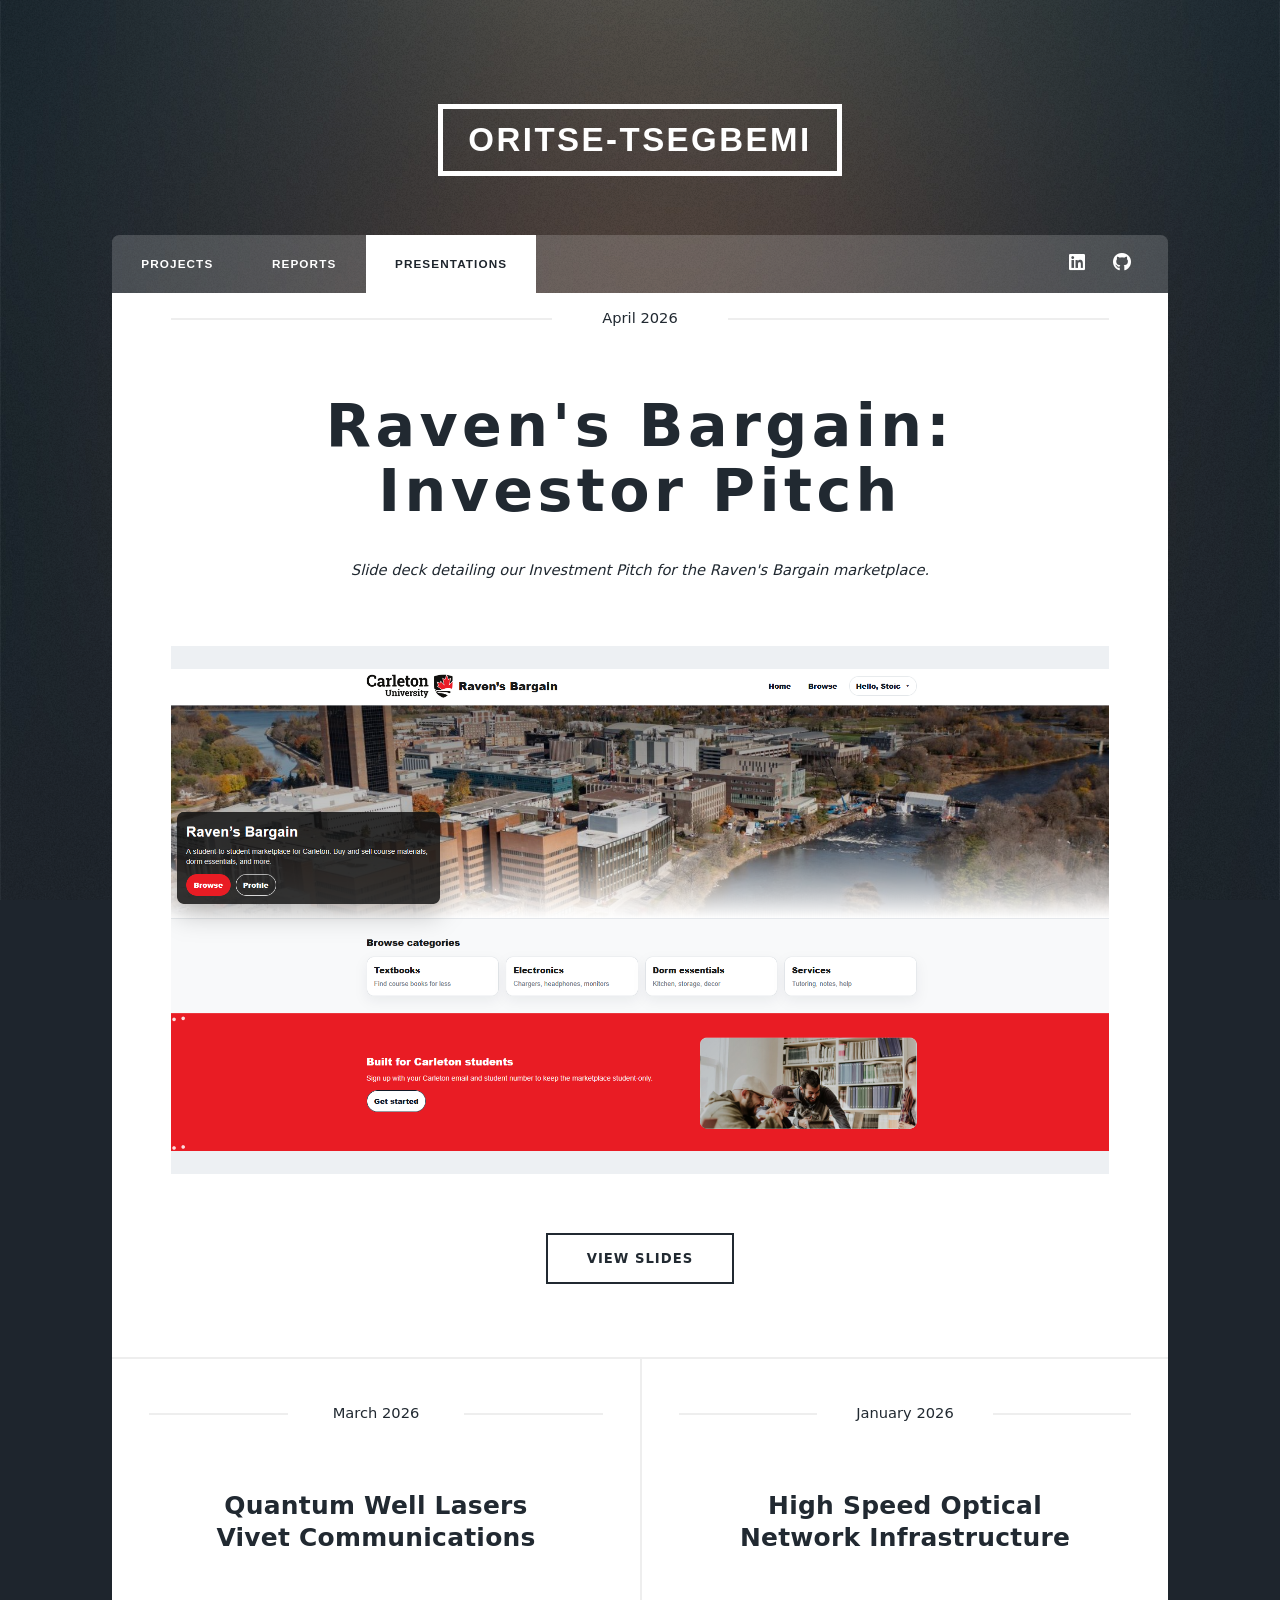
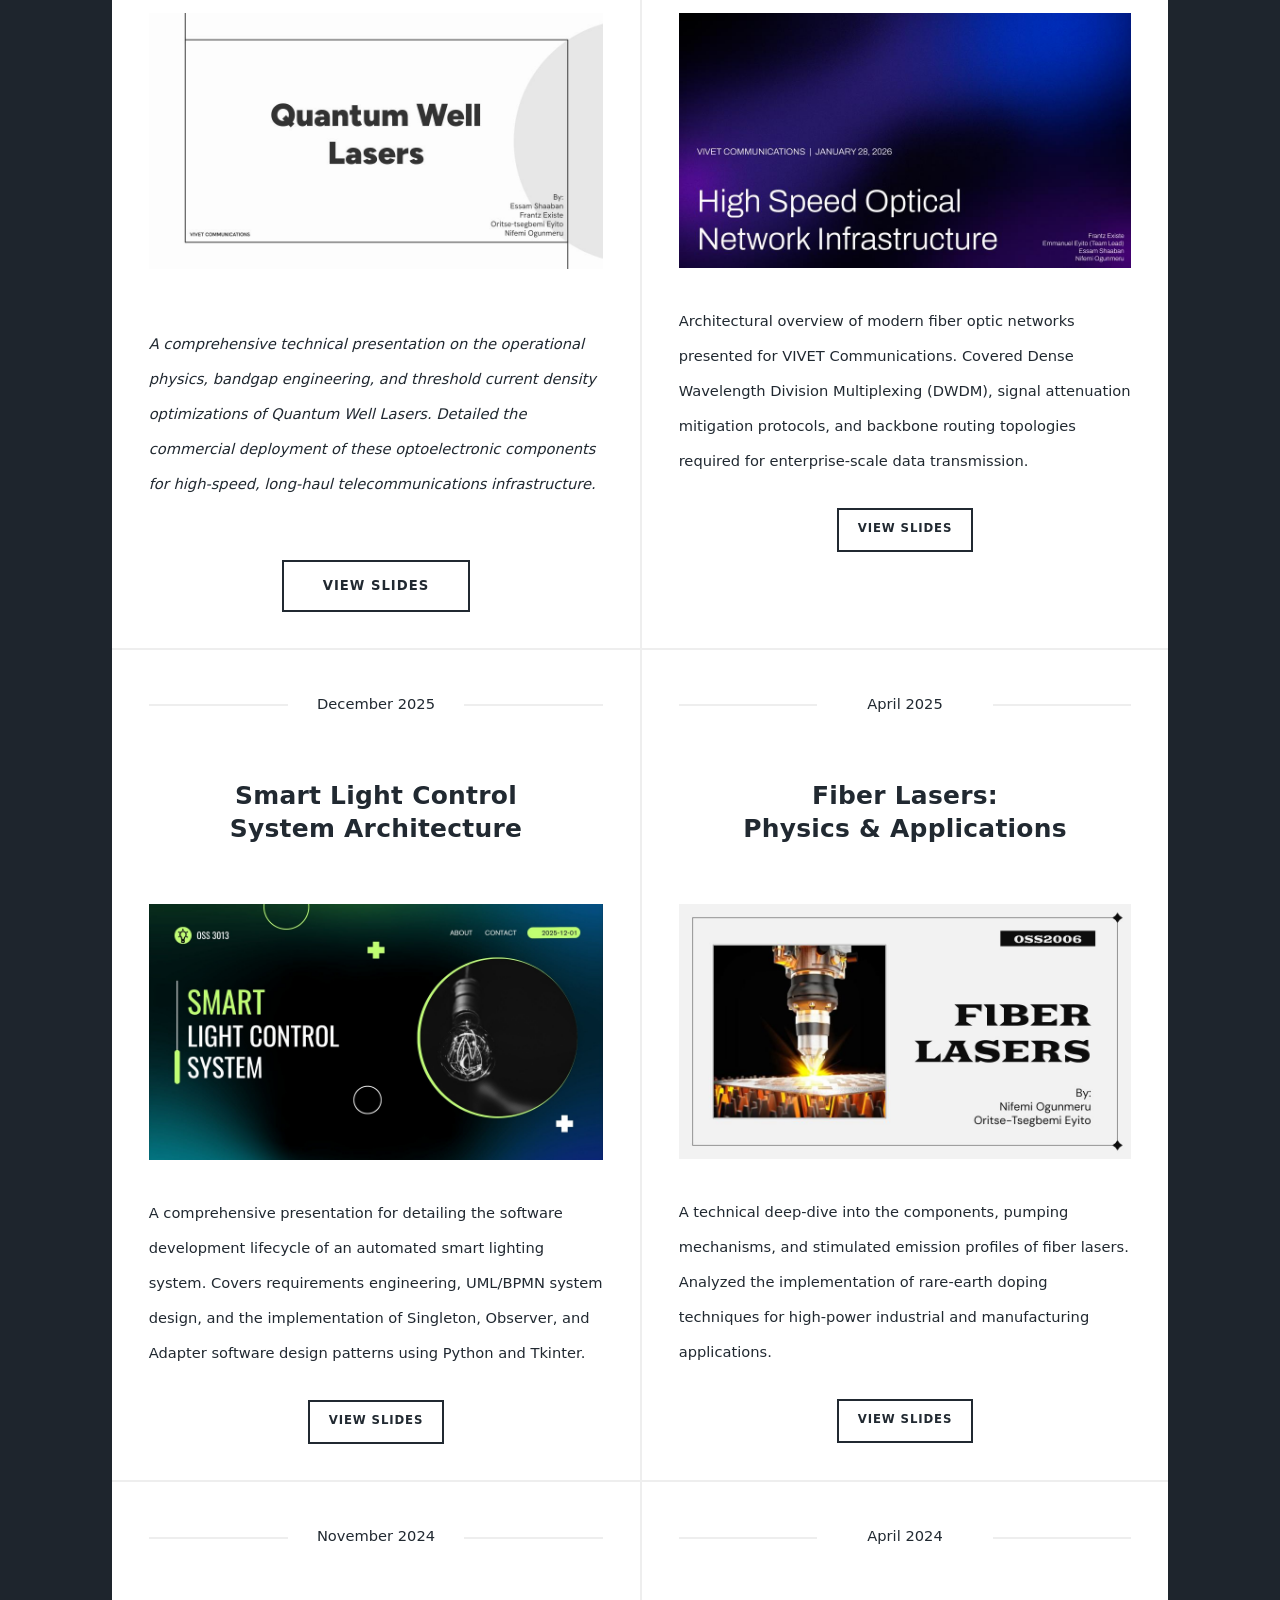
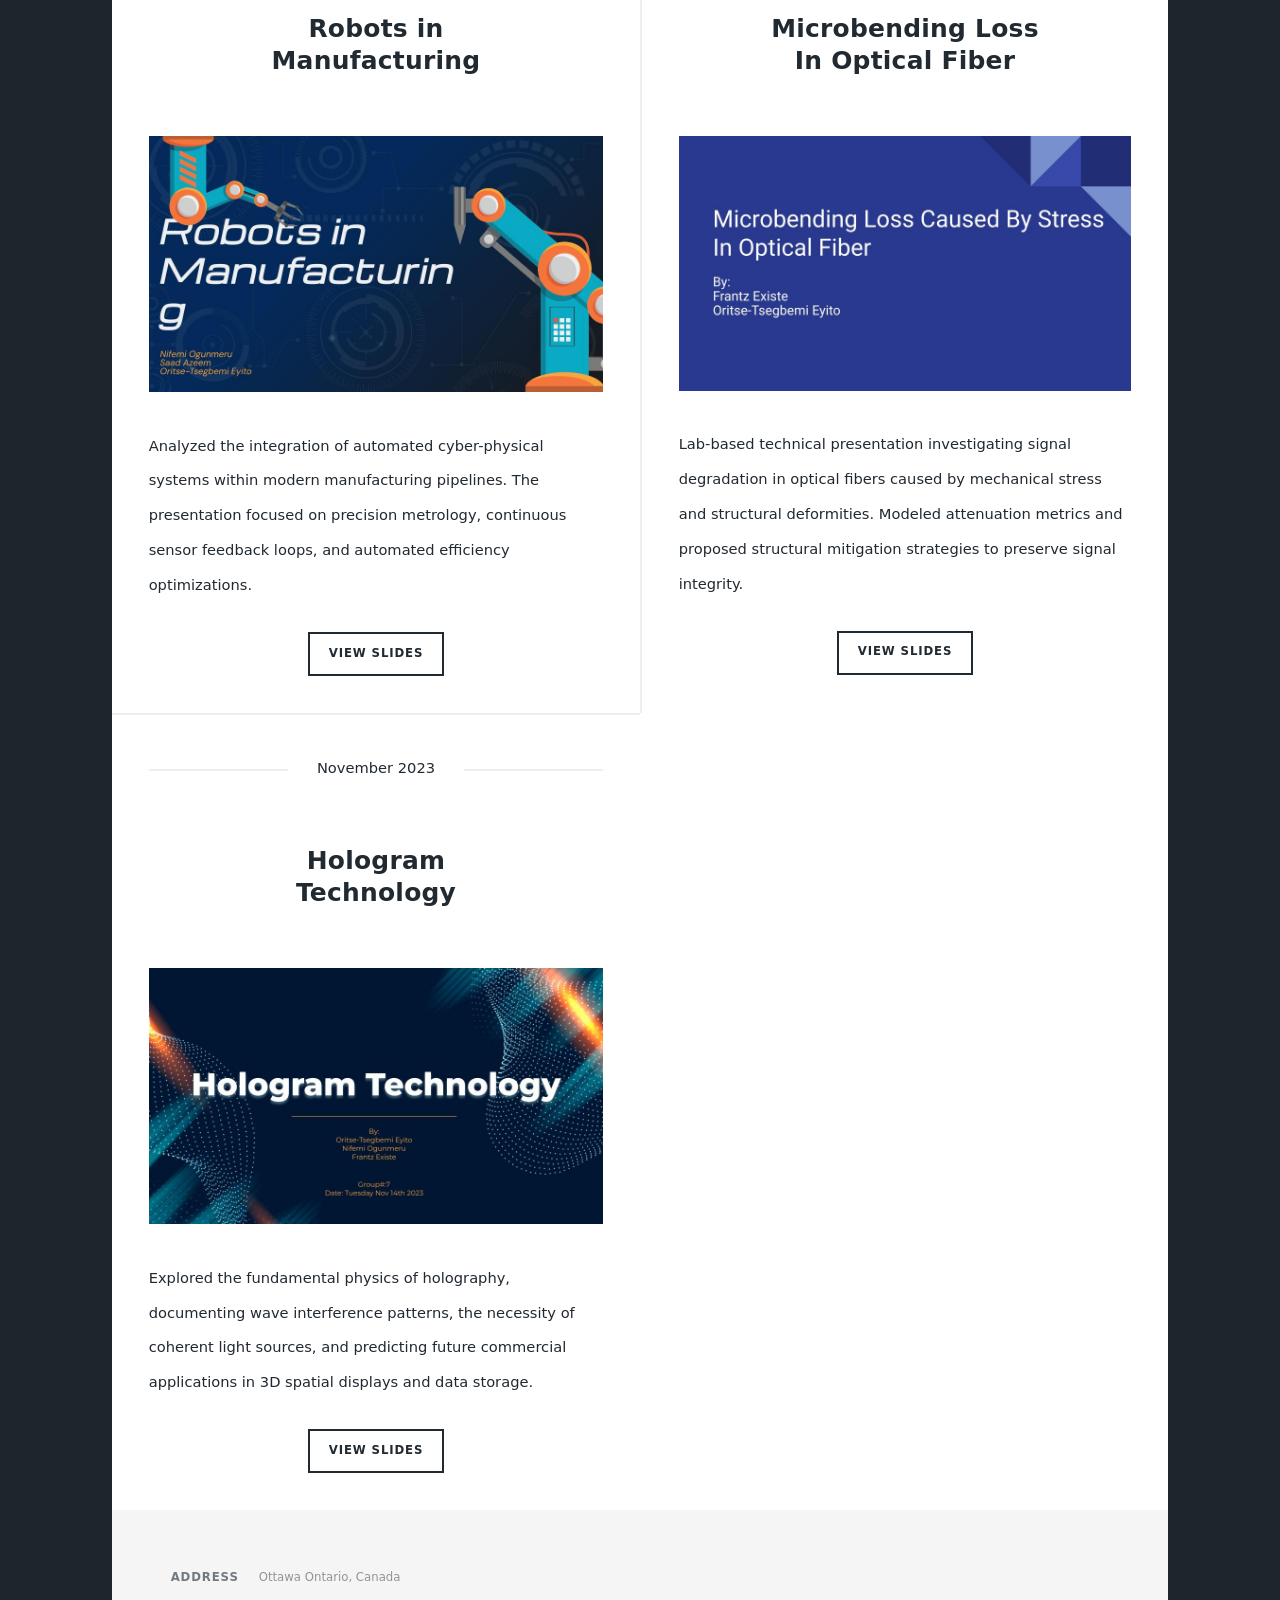
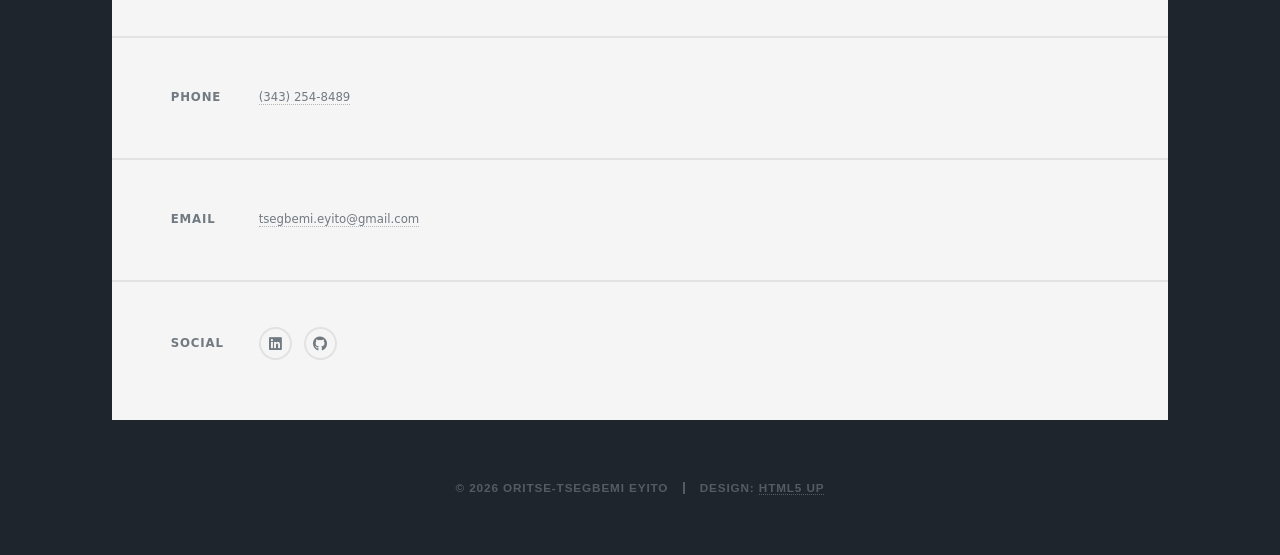
==== commit a0a922cf: "Keep the compact introduction visible when projects enter the viewport" ====
--- a/presentations.html
+++ b/presentations.html
@@ -4,7 +4,7 @@
 		<title>Technical Presentations | Oritse-Tsegbemi Eyito</title>
 		<meta charset="utf-8" />
 		<meta name="viewport" content="width=device-width, initial-scale=1" />
-		<meta name="description" content="Presentations on optical systems, lasers, networks and engineering projects."><link rel="canonical" href="https://eyitocode.github.io/Portfolio.io/presentations.html"><meta property="og:title" content="Technical Presentations | Oritse-Tsegbemi Eyito"><meta property="og:description" content="Presentations on optical systems, lasers, networks and engineering projects."><meta property="og:type" content="website"><link rel="stylesheet" href="assets/css/main.css" /><link rel="stylesheet" href="assets/css/portfolio.css">
+		<meta name="description" content="Presentations on optical systems, lasers, networks and engineering projects."><link rel="canonical" href="https://eyitocode.github.io/Portfolio.io/presentations.html"><meta property="og:title" content="Technical Presentations | Oritse-Tsegbemi Eyito"><meta property="og:description" content="Presentations on optical systems, lasers, networks and engineering projects."><meta property="og:type" content="website"><link rel="stylesheet" href="assets/css/main.css" /><link rel="stylesheet" href="assets/css/portfolio.css?v=20261110.3">
 		<noscript><link rel="stylesheet" href="assets/css/noscript.css" /></noscript>
 	</head>
 	<body >
@@ -176,7 +176,7 @@
 			<script defer src="assets/js/browser.min.js"></script>
 			<script defer src="assets/js/breakpoints.min.js"></script>
 			<script defer src="assets/js/util.js"></script>
-			<script defer src="assets/js/main.js"></script>
+			<script defer src="assets/js/main.js?v=20261110.3"></script>
 
 	</body>
 </html>
--- a/assets/css/portfolio.css
+++ b/assets/css/portfolio.css
@@ -10,7 +10,7 @@
 .eyebrow, .project-tag { font-size: .78rem; font-weight: 700; letter-spacing: .12em; text-transform: uppercase; }
 #intro .eyebrow { font-size: .8rem; font-style: normal; color: #b6e1df; }
 #intro + #header { margin: 0; height: 0; padding: 0; overflow: hidden; }
-#intro .intro-actions { flex-wrap: wrap; gap: .8rem; justify-content: center; margin: .5rem 0 0; }
+#intro .intro-actions { display: flex; flex-wrap: wrap; gap: .8rem; justify-content: center; margin: .5rem 0 0; }
 #intro .intro-actions li { padding: 0; }
 #nav { border-radius: .5rem .5rem 0 0; }
 #main { scroll-margin-top: 1rem; }
@@ -51,3 +51,8 @@
  html { scroll-behavior: auto; }
  *, *::before, *::after { animation: none !important; transition: none !important; }
 }
+
+#intro + #header + #nav { margin-top: 0; }
+.media-note { font-size: .85rem; color: #52616b; }
+
+#intro.hidden { opacity: 1; visibility: visible; transform: none; pointer-events: auto; }
